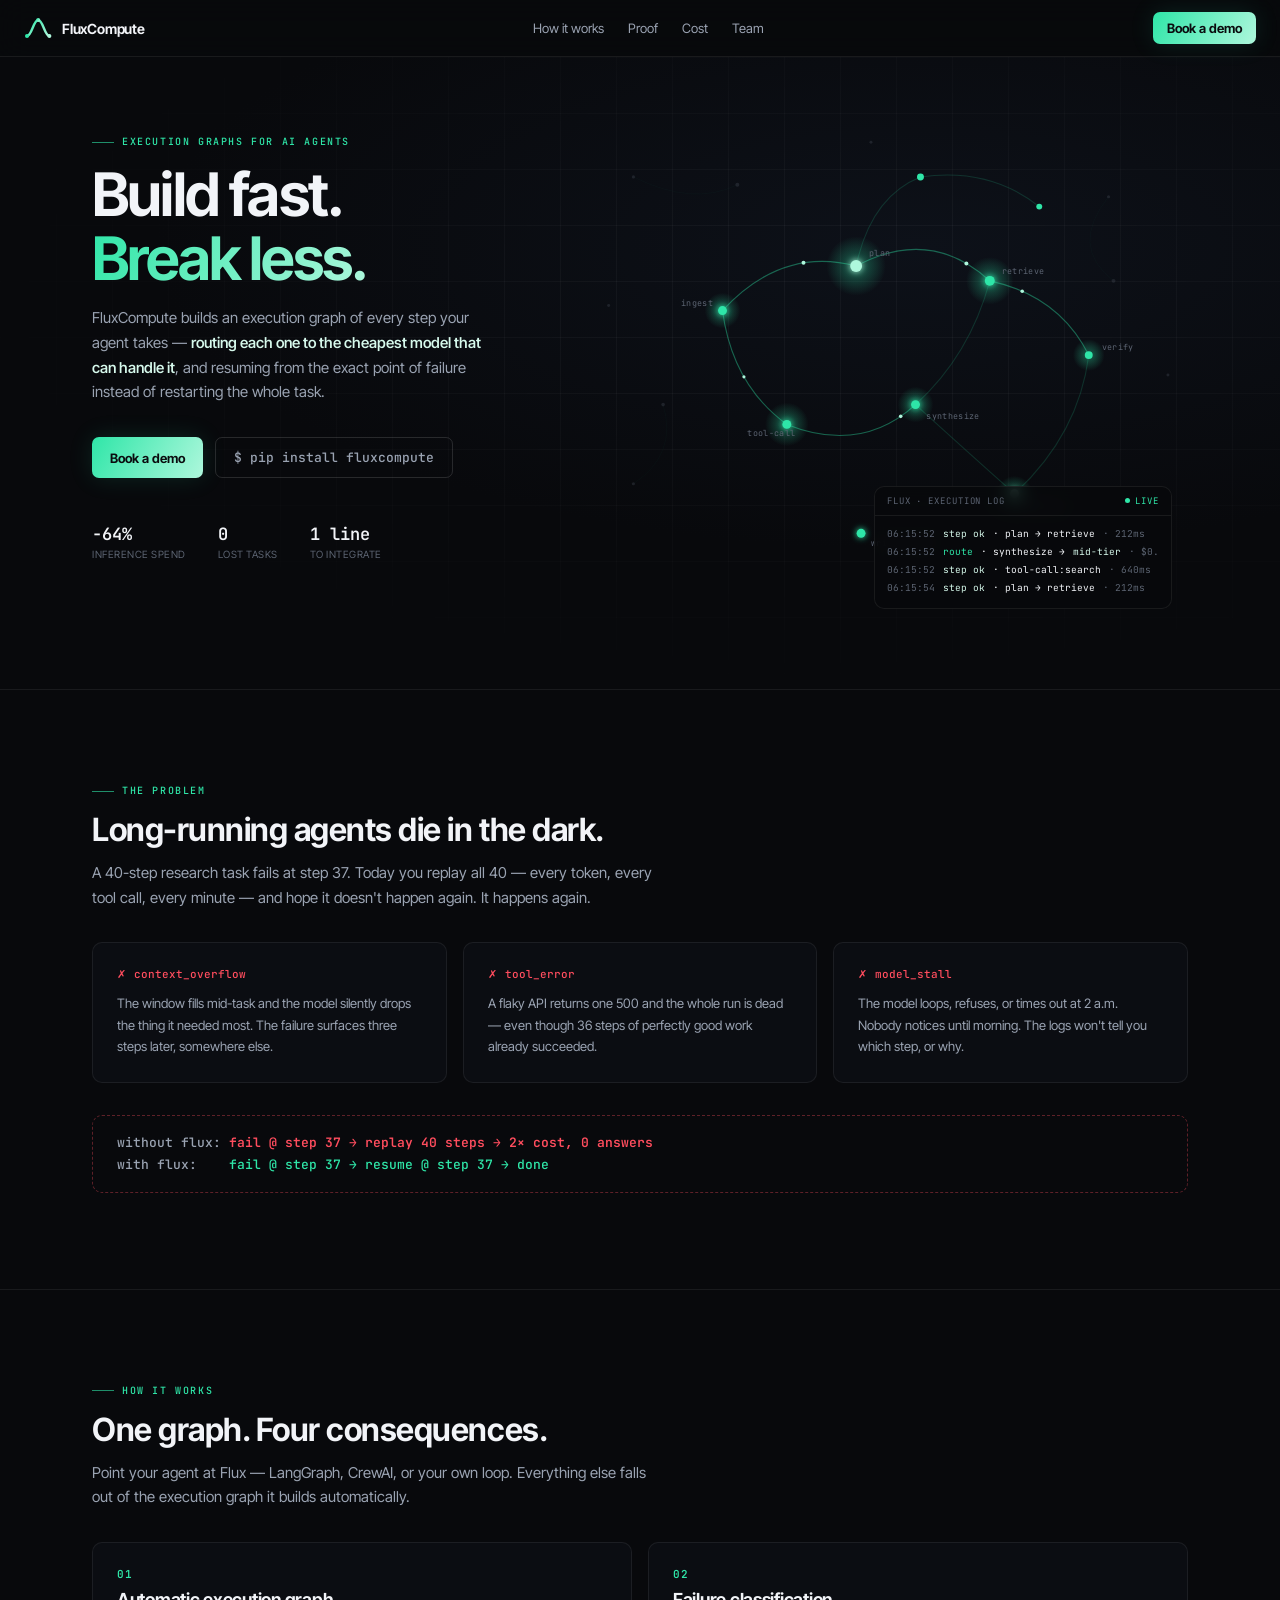
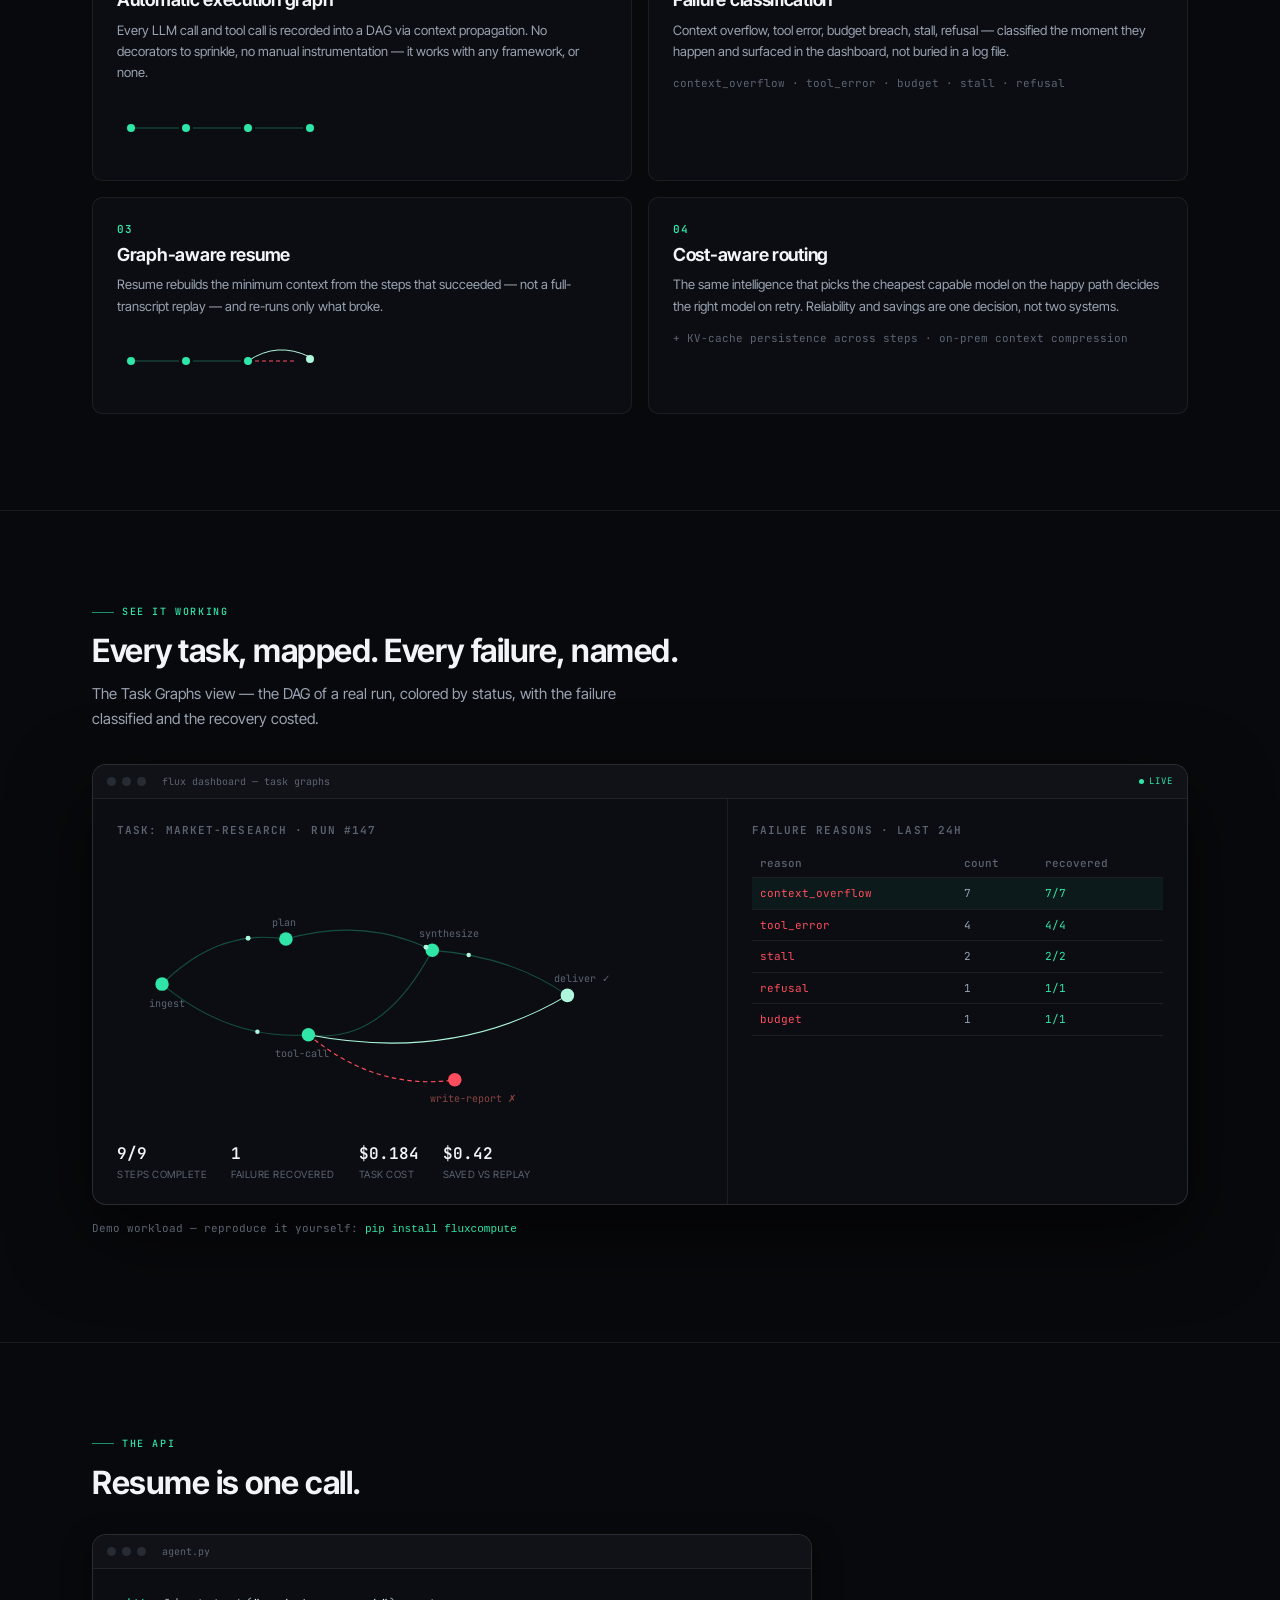
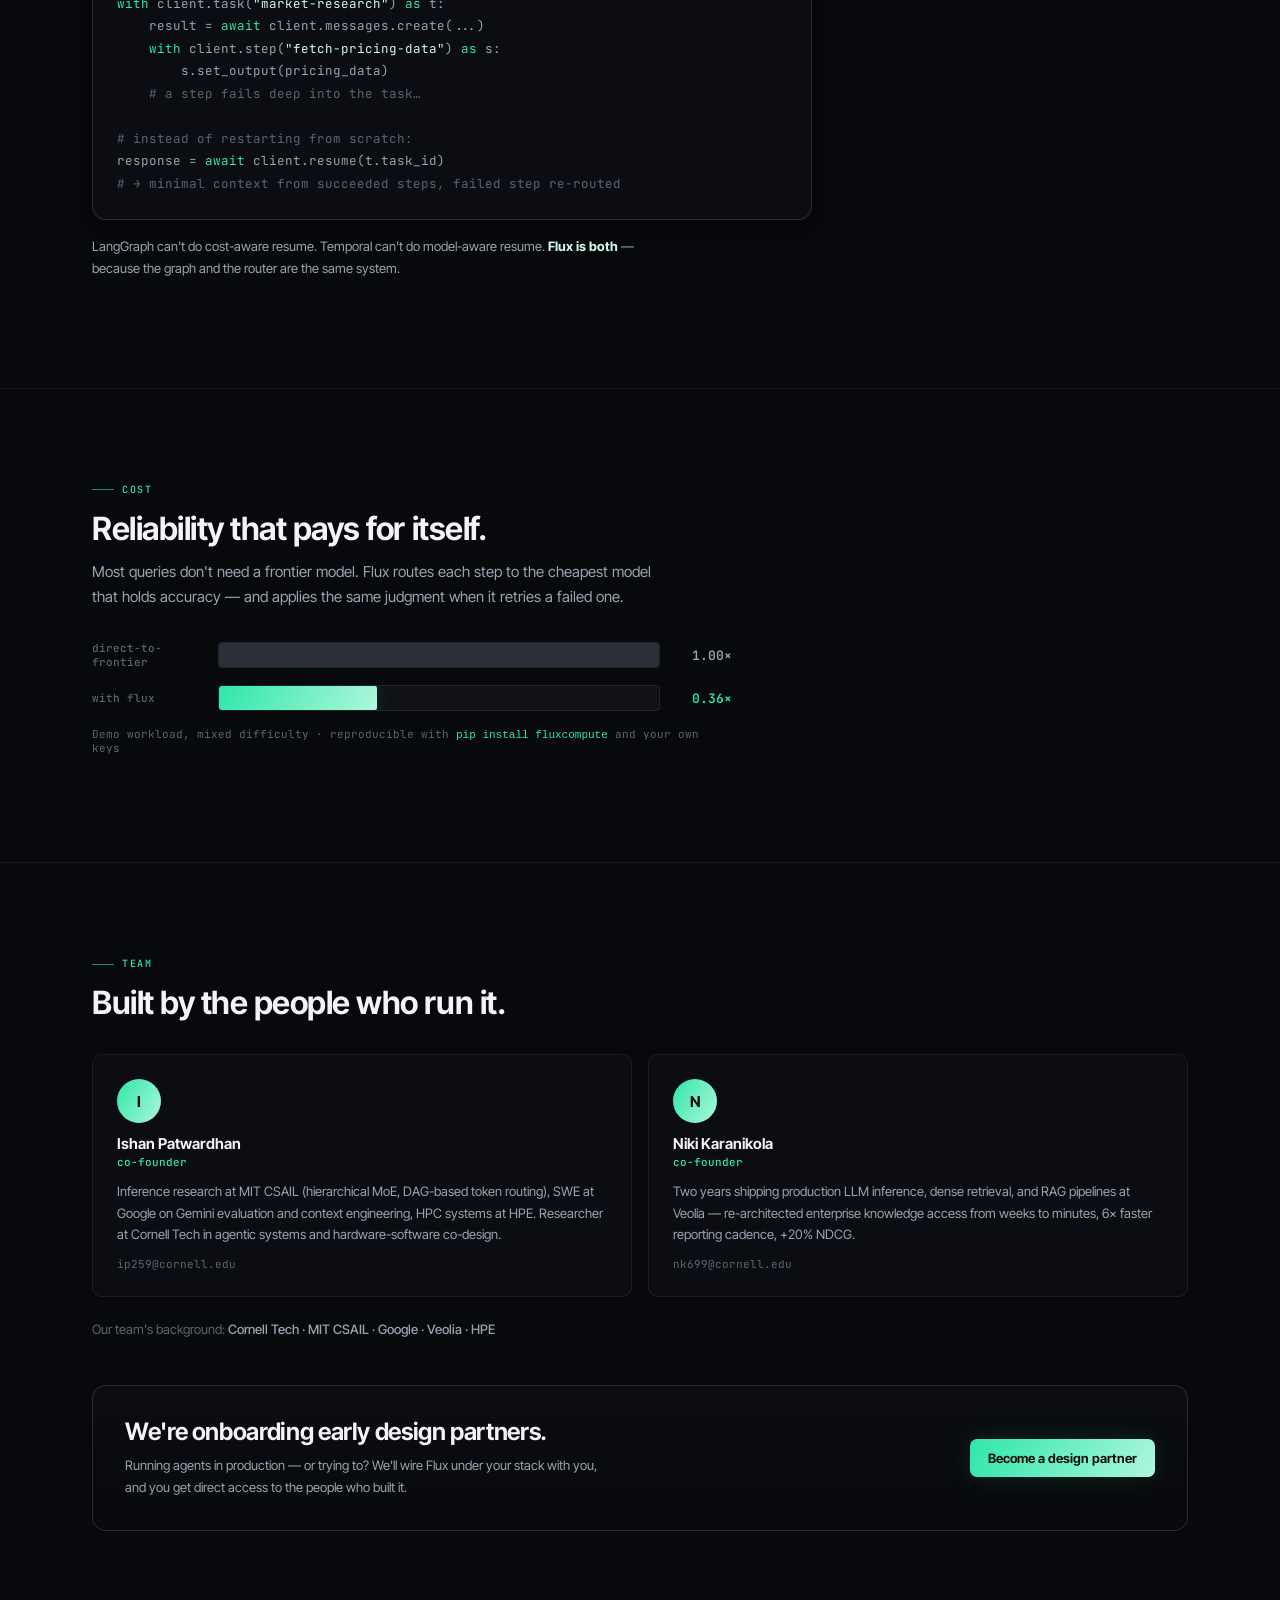
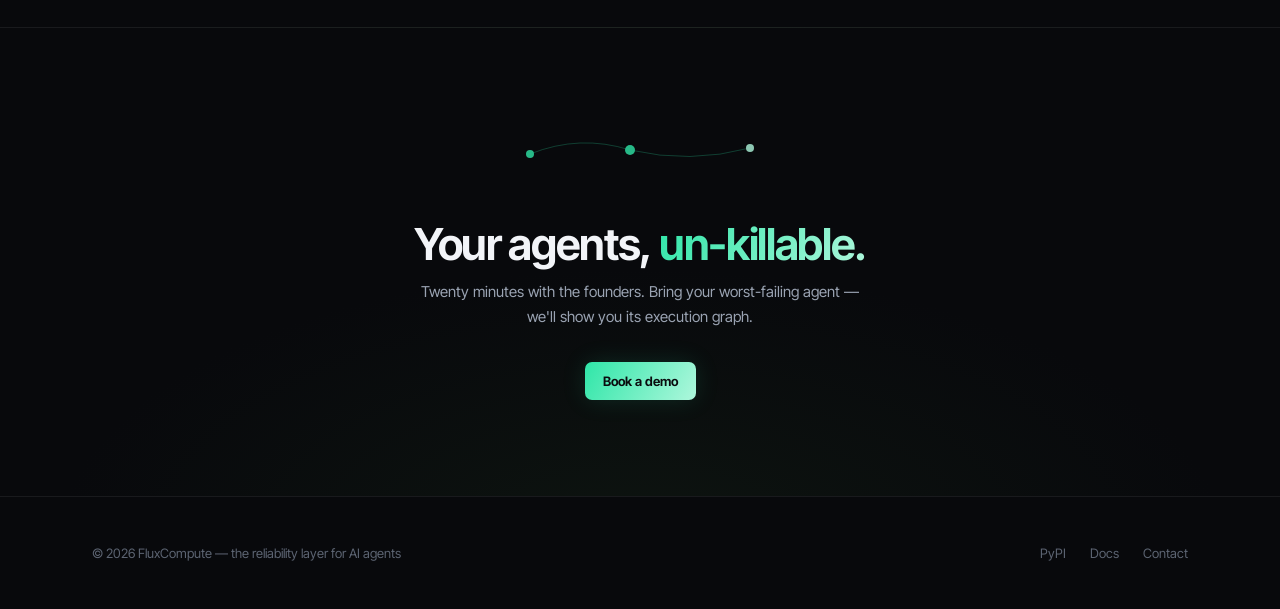
==== index.html @ eaa1bbb4 "proof: animate dashboard — DAG pulses, recovery draw cycle, count-up stats, cycling table highlight" ====
<!doctype html>
<html lang="en">
<head>
<meta charset="utf-8"/>
<meta name="viewport" content="width=device-width,initial-scale=1"/>
<title>FluxCompute — The reliability layer for AI agents</title>
<meta name="description" content="FluxCompute records every agent step into a live execution graph. When a step fails, Flux resumes from the break — on the cheapest model that can finish the job."/>
<link rel="icon" href="logo.svg" type="image/svg+xml"/>
<link rel="preconnect" href="https://fonts.googleapis.com"/>
<link rel="preconnect" href="https://fonts.gstatic.com" crossorigin/>
<link href="https://fonts.googleapis.com/css2?family=Inter+Tight:wght@400;500;600;700&family=JetBrains+Mono:wght@400;500;600&display=swap" rel="stylesheet"/>
<link rel="stylesheet" href="tokens.css"/>
<style>
  a { color: inherit; text-decoration: none; }
  img, svg { max-width: 100%; }

  .container { max-width: 1160px; margin: 0 auto; padding: 0 var(--s-5); }
  @media (min-width: 881px) { .container { padding: 0 var(--s-6); } }

  /* section rhythm */
  section { padding: var(--s-9) 0; position: relative; }
  .eyebrow {
    display: flex; align-items: center; gap: var(--s-2);
    font: 500 10px/1 var(--font-mono); letter-spacing: var(--tracking-mono);
    color: var(--accent); text-transform: uppercase; margin-bottom: var(--s-4);
  }
  .eyebrow::before { content: ""; width: 22px; height: 1px; background: var(--accent); opacity: .6; }
  h2.sec {
    margin: 0 0 var(--s-3);
    font: 650 var(--text-2xl)/1.15 var(--font-sans); letter-spacing: var(--tracking-tight);
  }
  p.sec-lede { margin: 0 0 var(--s-6); color: var(--fg-1); line-height: var(--leading-body); max-width: 560px; }

  /* buttons */
  .btn { display: inline-flex; align-items: center; gap: var(--s-2); border-radius: var(--r-2);
         font-size: var(--text-sm); font-weight: 650; padding: 11px 18px; transition: transform .15s, box-shadow .15s; }
  .btn:hover { transform: translateY(-1px); }
  .btn-flux { color: #0a0b0e; background: var(--accent-grad); box-shadow: 0 0 24px var(--accent-dim); }
  .btn-ghost { color: var(--fg-1); border: 1px solid var(--line-2); }
  .btn-ghost:hover { color: var(--fg-0); border-color: var(--fg-2); }
  .btn-mono { font-family: var(--font-mono); font-weight: 500; }

  /* nav */
  nav.top {
    position: sticky; top: 0; z-index: 50;
    display: flex; align-items: center; justify-content: space-between; gap: var(--s-4);
    padding: var(--s-3) var(--s-5);
    background: color-mix(in srgb, var(--bg-0) 78%, transparent);
    backdrop-filter: blur(14px);
    border-bottom: 1px solid var(--line-1);
  }
  nav .lockup { display: flex; align-items: center; gap: var(--s-2); min-width: 0; }
  nav .lockup b { font-size: 14px; font-weight: 650; letter-spacing: var(--tracking-tight); white-space: nowrap; }
  nav .links { display: flex; gap: var(--s-5); font-size: var(--text-sm); color: var(--fg-1); }
  nav .links a:hover { color: var(--fg-0); }
  nav .btn { padding: 8px 14px; flex-shrink: 0; }
  @media (max-width: 880px) { nav .links { display: none; } }

  /* scroll reveal */
  .reveal { opacity: 0; transform: translateY(18px); transition: opacity .7s ease, transform .7s ease; }
  .reveal.in { opacity: 1; transform: none; }
  .no-motion .reveal { opacity: 1; transform: none; transition: none; }

  footer { border-top: 1px solid var(--line-1); padding: var(--s-7) 0; color: var(--fg-2); font-size: var(--text-sm); }

  /* === Hero === */
  .hero { position: relative; overflow: hidden; padding: var(--s-7) 0 var(--s-8);
          background: radial-gradient(ellipse 100% 80% at 72% 30%, #0d1119 0%, var(--bg-0) 60%); }
  .hero::after { /* grain */
    content: ""; position: absolute; inset: 0; pointer-events: none; opacity: .35;
    background-image: url("data:image/svg+xml,%3Csvg xmlns='http://www.w3.org/2000/svg' width='120' height='120'%3E%3Cfilter id='n'%3E%3CfeTurbulence type='fractalNoise' baseFrequency='.9' numOctaves='2'/%3E%3CfeColorMatrix values='0 0 0 0 0 0 0 0 0 0 0 0 0 0 0 0 0 0 .04 0'/%3E%3C/filter%3E%3Crect width='120' height='120' filter='url(%23n)'/%3E%3C/svg%3E");
  }
  .hero .grid-bg {
    position: absolute; inset: 0; pointer-events: none; opacity: .5;
    background-image: linear-gradient(var(--line-1) 1px, transparent 1px),
                      linear-gradient(90deg, var(--line-1) 1px, transparent 1px);
    background-size: 56px 56px;
    mask-image: radial-gradient(ellipse 90% 80% at 65% 40%, black 20%, transparent 78%);
    -webkit-mask-image: radial-gradient(ellipse 90% 80% at 65% 40%, black 20%, transparent 78%);
  }
  .hero-body { position: relative; z-index: 2; display: grid; grid-template-columns: 44% 56%; align-items: start; }
  .hero .copy { padding-top: var(--s-6); min-width: 0; }
  .hero h1 { margin: 0; font: 650 var(--text-4xl)/var(--leading-tight) var(--font-sans); letter-spacing: var(--tracking-display); }
  .hero h1 .dim { color: var(--fg-2); }
  .hero h1 .lit { background: var(--accent-grad); -webkit-background-clip: text; background-clip: text; color: transparent; }
  .hero .lede { color: var(--fg-1); line-height: var(--leading-body); margin: var(--s-4) 0 0; max-width: 400px; }
  .hero .lede b { color: var(--ok-text); font-weight: 550; }
  .hero .ctas { display: flex; gap: var(--s-3); margin-top: var(--s-6); flex-wrap: wrap; }
  .stat-strip { display: flex; gap: var(--s-6); margin-top: var(--s-7); flex-wrap: wrap; }
  .stat .n { font: 600 17px/1 var(--font-mono); }
  .stat .l { font-size: 10px; color: var(--fg-2); margin-top: 5px; letter-spacing: .05em; text-transform: uppercase; }

  /* graph stage */
  .stage { position: relative; min-width: 0; }
  svg.graph { width: 100%; height: 520px; display: block; }
  .drift { animation: drift 26s ease-in-out infinite alternate; transform-origin: 310px 260px; }
  @keyframes drift {
    0% { transform: translate(0,0) rotate(0deg) scale(1); }
    50% { transform: translate(-6px,5px) rotate(.4deg) scale(1.012); }
    100% { transform: translate(5px,-4px) rotate(-.3deg) scale(1); }
  }
  .drift-bg { animation: driftbg 34s ease-in-out infinite alternate; }
  @keyframes driftbg { from { transform: translate(0,0); } to { transform: translate(10px,-8px); } }
  .halo { animation: breathe 5s ease-in-out infinite; transform-box: fill-box; transform-origin: center; }
  .halo.h2 { animation-duration: 6.4s; animation-delay: -2s; }
  .halo.h3 { animation-duration: 7.2s; animation-delay: -4s; }
  @keyframes breathe { 0%,100% { transform: scale(1); opacity: .85; } 50% { transform: scale(1.28); opacity: 1; } }
  .edge { stroke: var(--accent); stroke-opacity: .16; stroke-width: 1.1; fill: none; }
  .edge.lit { stroke-opacity: .4; }
  .pulse { fill: var(--accent-hi); }
  .node-core { fill: var(--accent); }
  .node-core.bright { fill: var(--accent-hi); }
  text.tag { font: 8.5px var(--font-mono); fill: var(--fg-2); letter-spacing: .04em; }

  #failNode .node-core { transition: fill .3s; }
  #failEdge { stroke: var(--fail); stroke-width: 1.1; stroke-dasharray: 4 3; fill: none; opacity: 0; transition: opacity .4s; }
  #failHalo { opacity: 0; transition: opacity .4s; }
  #recoverPath { stroke: var(--accent-hi); stroke-width: 1.5; fill: none; stroke-dasharray: 220; stroke-dashoffset: 220; opacity: 0; }
  .phase-fail #failNode .node-core { fill: var(--fail); }
  .phase-fail #failHalo, .phase-recover #failHalo { opacity: 1; }
  .phase-fail #failEdge { opacity: .9; }
  .phase-recover #failNode .node-core { fill: var(--fail); }
  .phase-recover #failEdge { opacity: .35; }
  .phase-recover #recoverPath { opacity: 1; animation: draw 1.6s cubic-bezier(.4,0,.2,1) forwards; }
  @keyframes draw { to { stroke-dashoffset: 0; } }
  .phase-healed #failNode .node-core { fill: var(--accent-hi); }
  .phase-healed #recoverPath { opacity: .8; stroke-dashoffset: 0; }

  /* telemetry */
  .telemetry {
    position: absolute; right: var(--s-4); bottom: var(--s-4); z-index: 3; width: 298px; max-width: calc(100% - var(--s-5));
    background: rgba(8,9,12,.82); backdrop-filter: blur(8px);
    border: 1px solid var(--line-1); border-radius: var(--r-3); overflow: hidden;
  }
  .telemetry .th { display: flex; justify-content: space-between; padding: 8px 12px; border-bottom: 1px solid var(--line-1);
                   font: 9px var(--font-mono); color: var(--fg-2); letter-spacing: .1em; }
  .telemetry .live { color: var(--accent); display: flex; align-items: center; gap: 5px; }
  .telemetry .live::before { content: ""; width: 5px; height: 5px; border-radius: 50%; background: var(--accent); animation: blink 1.6s infinite; }
  @keyframes blink { 0%,100% { opacity: 1; } 50% { opacity: .25; } }
  .tlog { padding: 9px 12px 11px; font: 9.5px/1.9 var(--font-mono); }
  .tlog .row { display: flex; gap: 8px; white-space: nowrap; overflow: hidden; }
  .tlog .t { color: var(--fg-2); } .tlog .ok { color: var(--ok-text); }
  .tlog .warn { color: var(--fail); } .tlog .acc { color: var(--accent); }
  .tlog .row.new { animation: slidein .3s ease; }
  @keyframes slidein { from { opacity: 0; transform: translateY(4px); } to { opacity: 1; transform: none; } }

  /* reduced motion: freeze ambient, show healed end-state */
  .no-motion .drift, .no-motion .drift-bg, .no-motion .halo,
  .no-motion .telemetry .live::before, .no-motion .tlog .row.new { animation: none; }
  .no-motion #recoverPath { opacity: .8; stroke-dashoffset: 0; }
  .no-motion #failNode .node-core { fill: var(--accent-hi); }

  @media (max-width: 880px) {
    .hero-body { grid-template-columns: 1fr; }
    svg.graph { height: 380px; }
    .hero .copy { padding-top: var(--s-4); }
  }

  /* === Problem === */
  .problem { border-top: 1px solid var(--line-1); background: var(--bg-0); }
  .fail-cards { display: grid; grid-template-columns: repeat(3, 1fr); gap: var(--s-4); margin-top: var(--s-6); }
  .fail-card {
    background: var(--bg-1); border: 1px solid var(--line-1); border-radius: var(--r-3);
    padding: var(--s-5); min-width: 0;
  }
  .fail-card .fh { display: flex; align-items: center; gap: var(--s-2); font: 500 11px var(--font-mono); color: var(--fail); }
  .fail-card .fh::before { content: "✗"; }
  .fail-card p { margin: var(--s-3) 0 0; color: var(--fg-1); font-size: var(--text-sm); line-height: var(--leading-body); }
  .replay-line {
    margin-top: var(--s-6); padding: var(--s-4) var(--s-5);
    border: 1px dashed rgba(255,77,94,.35); border-radius: var(--r-3);
    font: 500 var(--text-sm)/1.7 var(--font-mono); color: var(--fg-1); overflow-x: auto;
  }
  .replay-line b { color: var(--fail); font-weight: 600; }
  .replay-line .fix { color: var(--accent); }
  @media (max-width: 880px) { .fail-cards { grid-template-columns: 1fr; } }

  /* === How it works === */
  .how { border-top: 1px solid var(--line-1); }
  .pillars { display: grid; grid-template-columns: 1fr 1fr; gap: var(--s-4); margin-top: var(--s-6); }
  .pillar { background: var(--bg-1); border: 1px solid var(--line-1); border-radius: var(--r-3); padding: var(--s-5); min-width: 0; }
  .pillar .num { font: 600 11px var(--font-mono); color: var(--accent); letter-spacing: .1em; }
  .pillar h3 { margin: var(--s-2) 0 var(--s-2); font: 650 var(--text-lg)/1.25 var(--font-sans); letter-spacing: var(--tracking-tight); }
  .pillar p { margin: 0; color: var(--fg-1); font-size: var(--text-sm); line-height: var(--leading-body); }
  .pillar .detail { margin-top: var(--s-3); font: 400 11px/1.7 var(--font-mono); color: var(--fg-2); overflow-wrap: anywhere; }
  .pillar svg { display: block; margin: var(--s-4) 0 0; }
  @media (max-width: 880px) { .pillars { grid-template-columns: 1fr; } }

  /* === Proof / dashboard === */
  .proof { border-top: 1px solid var(--line-1); background: var(--bg-0); }
  .dash {
    margin-top: var(--s-6); border: 1px solid var(--line-2); border-radius: var(--r-4);
    background: var(--bg-1); box-shadow: var(--shadow-2); overflow: hidden;
  }
  .dash .bar { display: flex; align-items: center; gap: 6px; padding: 10px 14px; background: var(--bg-2); border-bottom: 1px solid var(--line-1); }
  .dash .bar i { width: 9px; height: 9px; border-radius: 50%; background: #272b34; }
  .dash .bar span { margin-left: 10px; font: 10px var(--font-mono); color: var(--fg-2); }
  .dash-body { display: grid; grid-template-columns: 58% 42%; }
  .dash-left { padding: var(--s-5); border-right: 1px solid var(--line-1); min-width: 0; }
  .dash-right { padding: var(--s-5); min-width: 0; }
  .dash h4 { margin: 0 0 var(--s-3); font: 600 11px var(--font-mono); color: var(--fg-2); letter-spacing: .1em; text-transform: uppercase; }
  .dash svg { display: block; width: 100%; }
  .ftable { width: 100%; border-collapse: collapse; font: 11px/1.5 var(--font-mono); }
  .ftable th { text-align: left; color: var(--fg-2); font-weight: 500; padding: 6px 8px; border-bottom: 1px solid var(--line-1); }
  .ftable td { padding: 7px 8px; border-bottom: 1px solid var(--line-1); color: var(--fg-1); }
  .ftable .w { color: var(--fail); } .ftable .g { color: var(--accent); }
  .rollup { display: flex; gap: var(--s-5); margin-top: var(--s-5); flex-wrap: wrap; }
  .rollup .r .n { font: 600 16px var(--font-mono); color: var(--fg-0); }
  .rollup .r .l { font-size: 10px; color: var(--fg-2); text-transform: uppercase; letter-spacing: .05em; margin-top: 4px; }
  .dash-caption { margin-top: var(--s-4); font: 11px var(--font-mono); color: var(--fg-2); }
  .dash-caption code { color: var(--accent); }
  .dash .bar .live { margin-left: auto; font: 9px var(--font-mono); color: var(--accent); letter-spacing: .1em; display: flex; align-items: center; gap: 5px; }
  .dash .bar .live::before { content: ""; width: 5px; height: 5px; border-radius: 50%; background: var(--accent); animation: blink 1.6s infinite; }
  .dag-pulse { fill: var(--accent-hi); }
  #dagFail { animation: dagfail 4s ease-in-out infinite; }
  @keyframes dagfail { 0%,100% { opacity: 1; } 50% { opacity: .3; } }
  #dagRecover { stroke-dasharray: 300; animation: dagdraw 7s cubic-bezier(.4,0,.2,1) infinite; }
  @keyframes dagdraw {
    0% { stroke-dashoffset: 300; opacity: 0; }
    12% { opacity: 1; }
    40% { stroke-dashoffset: 0; opacity: 1; }
    88% { stroke-dashoffset: 0; opacity: 1; }
    100% { stroke-dashoffset: 0; opacity: 0; }
  }
  .ftable tr td { transition: background .4s; }
  .ftable tr.hot td { background: rgba(47,230,168,.06); }
  .no-motion #dagFail, .no-motion .dash .bar .live::before { animation: none; }
  .no-motion #dagRecover { animation: none; stroke-dashoffset: 0; }
  @media (max-width: 880px) {
    .dash-body { grid-template-columns: 1fr; }
    .dash-left { border-right: 0; border-bottom: 1px solid var(--line-1); }
    .dash-right { overflow-x: auto; }
  }

  /* === Code === */
  .codesec { border-top: 1px solid var(--line-1); }
  .term {
    margin-top: var(--s-6); background: var(--bg-1); border: 1px solid var(--line-2);
    border-radius: var(--r-4); overflow: hidden; box-shadow: var(--shadow-1); max-width: 720px;
  }
  .term .bar { display: flex; align-items: center; gap: 6px; padding: 10px 14px; background: var(--bg-2); border-bottom: 1px solid var(--line-1); }
  .term .bar i { width: 9px; height: 9px; border-radius: 50%; background: #272b34; }
  .term .bar span { margin-left: 10px; font: 10px var(--font-mono); color: var(--fg-2); }
  .term pre { margin: 0; padding: var(--s-5); font: 12.5px/1.8 var(--font-mono); color: var(--fg-1); overflow-x: auto; }
  .term .kw { color: var(--accent); } .term .str { color: var(--ok-text); } .term .cm { color: var(--fg-2); }
  .code-kicker { margin-top: var(--s-4); color: var(--fg-1); font-size: var(--text-sm); max-width: 560px; line-height: var(--leading-body); }
  .code-kicker b { color: var(--ok-text); }

  /* === Cost === */
  .cost { border-top: 1px solid var(--line-1); background: var(--bg-0); }
  .meter-wrap { margin-top: var(--s-6); max-width: 640px; }
  .meter-row { display: flex; align-items: center; gap: var(--s-4); margin-bottom: var(--s-4); min-width: 0; }
  .meter-row .lab { width: 110px; flex-shrink: 0; font: 500 11px var(--font-mono); color: var(--fg-2); }
  .meter-track { flex: 1; height: 26px; background: var(--bg-2); border: 1px solid var(--line-1); border-radius: var(--r-1); overflow: hidden; }
  .meter-fill { height: 100%; width: 0; border-radius: 2px; transition: width 1.4s cubic-bezier(.4,0,.2,1); }
  .meter-row .val { width: 56px; flex-shrink: 0; text-align: right; font: 600 13px var(--font-mono); }
  .m-base .meter-fill { background: #2a2f3a; }
  .m-base .val { color: var(--fg-1); }
  .m-flux .meter-fill { background: var(--accent-grad); box-shadow: 0 0 18px var(--accent-dim); }
  .m-flux .val { color: var(--accent); }
  .meter-wrap.in .m-base .meter-fill { width: 100%; }
  .meter-wrap.in .m-flux .meter-fill { width: 36%; }
  .no-motion .m-base .meter-fill { width: 100%; transition: none; }
  .no-motion .m-flux .meter-fill { width: 36%; transition: none; }
  .method-note { margin-top: var(--s-4); font: 11px var(--font-mono); color: var(--fg-2); }
  .method-note code { color: var(--accent); }

  /* === Team === */
  .team { border-top: 1px solid var(--line-1); }
  .team-grid { display: grid; grid-template-columns: 1fr 1fr; gap: var(--s-4); margin-top: var(--s-6); }
  .tcard { background: var(--bg-1); border: 1px solid var(--line-1); border-radius: var(--r-3); padding: var(--s-5); min-width: 0; }
  .tcard .av { width: 44px; height: 44px; border-radius: 50%; background: var(--accent-grad);
               display: flex; align-items: center; justify-content: center; color: #0a0b0e; font-weight: 700; }
  .tcard h3 { margin: var(--s-3) 0 2px; font: 650 var(--text-md)/1.2 var(--font-sans); }
  .tcard .role { font: 500 11px var(--font-mono); color: var(--accent); }
  .tcard p { color: var(--fg-1); font-size: var(--text-sm); line-height: var(--leading-body); margin: var(--s-3) 0 0; }
  .tcard .mail { display: inline-block; margin-top: var(--s-3); font: 11px var(--font-mono); color: var(--fg-2); overflow-wrap: anywhere; }
  .tcard .mail:hover { color: var(--accent); }
  .bg-line { margin-top: var(--s-5); font-size: var(--text-sm); color: var(--fg-2); }
  .bg-line b { color: var(--fg-1); font-weight: 500; }
  .partner {
    margin-top: var(--s-7); border: 1px solid var(--line-2); border-radius: var(--r-4);
    padding: var(--s-6); background: linear-gradient(180deg, var(--bg-1), var(--bg-0));
    display: flex; justify-content: space-between; align-items: center; gap: var(--s-5); flex-wrap: wrap;
  }
  .partner h3 { margin: 0 0 var(--s-2); font: 650 var(--text-xl)/1.2 var(--font-sans); letter-spacing: var(--tracking-tight); }
  .partner p { margin: 0; color: var(--fg-1); font-size: var(--text-sm); max-width: 480px; line-height: var(--leading-body); }
  @media (max-width: 880px) { .team-grid { grid-template-columns: 1fr; } }

  /* === Final CTA === */
  .fin { border-top: 1px solid var(--line-1); text-align: center; overflow: hidden; position: relative;
         background: radial-gradient(ellipse 70% 90% at 50% 110%, #0d1410 0%, var(--bg-0) 65%); }
  .fin h2 { margin: 0 0 var(--s-3); font: 650 var(--text-3xl)/1.1 var(--font-sans); letter-spacing: var(--tracking-display); }
  .fin h2 .lit { background: var(--accent-grad); -webkit-background-clip: text; background-clip: text; color: transparent; }
  .fin p { margin: 0 auto var(--s-6); color: var(--fg-1); max-width: 460px; line-height: var(--leading-body); }
  .fin .mini-graph { margin: 0 auto var(--s-6); opacity: .8; }
  footer .cols { display: flex; justify-content: space-between; gap: var(--s-5); flex-wrap: wrap; align-items: center; }
  footer .flinks { display: flex; gap: var(--s-5); flex-wrap: wrap; }
  footer a:hover { color: var(--fg-0); }
</style>
</head>
<body>

<nav class="top">
  <a class="lockup" href="#top">
    <svg width="30" height="24" viewBox="0 0 36 30" aria-hidden="true">
      <defs>
        <linearGradient id="nav-flux" x1="0" y1="0" x2="1" y2="1">
          <stop offset="0%" stop-color="#2fe6a8"/><stop offset="100%" stop-color="#aef7dc"/>
        </linearGradient>
      </defs>
      <path d="M 3 25 C 9 25, 11 5, 17 5 C 23 5, 25 25, 31 25" fill="none" stroke="url(#nav-flux)" stroke-width="3" stroke-linecap="round"/>
      <circle cx="3" cy="25" r="2.5" fill="#2fe6a8"/>
      <circle cx="17" cy="5" r="2.5" fill="url(#nav-flux)"/>
      <circle cx="31" cy="25" r="2.5" fill="#aef7dc"/>
    </svg>
    <b>FluxCompute</b>
  </a>
  <div class="links">
    <a href="#how">How it works</a>
    <a href="#proof">Proof</a>
    <a href="#cost">Cost</a>
    <a href="#team">Team</a>
  </div>
  <a class="btn btn-flux" href="mailto:ip259@cornell.edu?subject=FluxCompute%20demo">Book a demo</a>
</nav>

<main id="top">

<section class="hero">
  <div class="grid-bg"></div>
  <div class="container hero-body">
    <div class="copy">
      <div class="eyebrow">Execution graphs for AI agents</div>
      <h1>Build fast.<br/><span class="lit">Break less.</span></h1>
      <p class="lede">FluxCompute builds an execution graph of every step your agent takes — <b>routing each one to the cheapest model that can handle it</b>, and resuming from the exact point of failure instead of restarting the whole task.</p>
      <div class="ctas">
        <a class="btn btn-flux" href="mailto:ip259@cornell.edu?subject=FluxCompute%20demo">Book a demo</a>
        <a class="btn btn-ghost btn-mono" href="https://pypi.org/project/fluxcompute/0.1.0/">$ pip install fluxcompute</a>
      </div>
      <div class="stat-strip">
        <div class="stat"><div class="n">−64%</div><div class="l">inference spend</div></div>
        <div class="stat"><div class="n">0</div><div class="l">lost tasks</div></div>
        <div class="stat"><div class="n">1 line</div><div class="l">to integrate</div></div>
      </div>
    </div>

    <div class="stage" id="stage">
      <svg class="graph" viewBox="0 0 620 520" aria-label="Live execution graph: a step fails and Flux re-routes around it">
        <defs>
          <filter id="ng" x="-120%" y="-120%" width="340%" height="340%">
            <feGaussianBlur stdDeviation="3.2" result="b"/>
            <feMerge><feMergeNode in="b"/><feMergeNode in="SourceGraphic"/></feMerge>
          </filter>
          <radialGradient id="halo">
            <stop offset="0%" stop-color="#2fe6a8" stop-opacity=".4"/>
            <stop offset="100%" stop-color="#2fe6a8" stop-opacity="0"/>
          </radialGradient>
          <radialGradient id="haloF">
            <stop offset="0%" stop-color="#ff4d5e" stop-opacity=".45"/>
            <stop offset="100%" stop-color="#ff4d5e" stop-opacity="0"/>
          </radialGradient>
        </defs>

        <!-- distant layer -->
        <g class="drift-bg" opacity=".5">
          <g stroke="#2fe6a8" stroke-opacity=".07" stroke-width=".7" fill="none">
            <path d="M60 70 Q 120 100 165 78"/><path d="M480 440 Q 530 400 585 428"/>
            <path d="M540 90 Q 500 140 545 175"/><path d="M60 380 Q 105 350 90 300"/>
          </g>
          <g fill="#5c6472" opacity=".5">
            <circle cx="60" cy="70" r="1.6"/><circle cx="165" cy="78" r="2"/><circle cx="480" cy="440" r="1.6"/>
            <circle cx="585" cy="428" r="2"/><circle cx="540" cy="90" r="1.6"/><circle cx="545" cy="175" r="2"/>
            <circle cx="60" cy="380" r="1.6"/><circle cx="90" cy="300" r="1.8"/><circle cx="300" cy="35" r="1.5"/>
            <circle cx="35" cy="200" r="1.5"/><circle cx="600" cy="270" r="1.5"/>
          </g>
        </g>

        <!-- main constellation -->
        <g class="drift">
          <path id="e1" class="edge lit" d="M150 205 Q 210 140 285 160"/>
          <path id="e2" class="edge lit" d="M285 160 Q 360 120 420 175"/>
          <path id="e3" class="edge" d="M285 160 Q 300 90 350 70"/>
          <path id="e4" class="edge lit" d="M150 205 Q 160 280 215 320"/>
          <path id="e5" class="edge lit" d="M215 320 Q 290 350 345 300"/>
          <path id="e6" class="edge" d="M345 300 Q 400 250 420 175"/>
          <path id="e7" class="edge lit" d="M420 175 Q 490 190 520 250"/>
          <path id="e8" class="edge" d="M345 300 Q 400 350 445 390"/>
          <path id="e9" class="edge" d="M520 250 Q 510 330 445 390"/>
          <path id="e10" class="edge" d="M350 70 Q 420 60 470 100"/>

          <path id="failEdge" d="M215 320 Q 235 385 290 430"/>
          <path id="recoverPath" d="M215 320 Q 330 380 445 390"/>

          <circle class="halo" cx="285" cy="160" r="30" fill="url(#halo)"/>
          <circle class="halo h2" cx="420" cy="175" r="24" fill="url(#halo)"/>
          <circle class="halo h3" cx="215" cy="320" r="22" fill="url(#halo)"/>
          <circle class="halo h2" cx="150" cy="205" r="18" fill="url(#halo)"/>
          <circle class="halo h3" cx="345" cy="300" r="18" fill="url(#halo)"/>
          <circle class="halo" cx="520" cy="250" r="16" fill="url(#halo)"/>
          <circle class="halo h2" cx="445" cy="390" r="18" fill="url(#halo)"/>
          <circle id="failHalo" cx="290" cy="430" r="22" fill="url(#haloF)"/>

          <circle class="node-core bright" cx="285" cy="160" r="6" filter="url(#ng)"/>
          <circle class="node-core" cx="420" cy="175" r="5" filter="url(#ng)"/>
          <circle class="node-core" cx="150" cy="205" r="4.5" filter="url(#ng)"/>
          <circle class="node-core" cx="215" cy="320" r="4.5" filter="url(#ng)"/>
          <circle class="node-core" cx="345" cy="300" r="4.5" filter="url(#ng)"/>
          <circle class="node-core" cx="350" cy="70" r="3.5"/>
          <circle class="node-core" cx="470" cy="100" r="3"/>
          <circle class="node-core" cx="520" cy="250" r="4"/>
          <circle class="node-core bright" cx="445" cy="390" r="4.5" filter="url(#ng)"/>
          <g id="failNode"><circle class="node-core" cx="290" cy="430" r="4.5" filter="url(#ng)"/></g>

          <text class="tag" x="298" y="150">plan</text>
          <text class="tag" x="432" y="168">retrieve</text>
          <text class="tag" x="108" y="200">ingest</text>
          <text class="tag" x="175" y="332">tool-call</text>
          <text class="tag" x="356" y="315">synthesize</text>
          <text class="tag" x="533" y="245">verify</text>
          <text class="tag" x="455" y="405">deliver</text>
          <text class="tag" x="300" y="443">write-report</text>

          <circle class="pulse" r="2">
            <animateMotion dur="3.6s" repeatCount="indefinite"><mpath href="#e1"/></animateMotion>
          </circle>
          <circle class="pulse" r="2">
            <animateMotion dur="4.4s" begin="-1.2s" repeatCount="indefinite"><mpath href="#e2"/></animateMotion>
          </circle>
          <circle class="pulse" r="1.8">
            <animateMotion dur="5s" begin="-2s" repeatCount="indefinite"><mpath href="#e5"/></animateMotion>
          </circle>
          <circle class="pulse" r="1.8">
            <animateMotion dur="4.2s" begin="-3s" repeatCount="indefinite"><mpath href="#e7"/></animateMotion>
          </circle>
          <circle class="pulse" r="1.6">
            <animateMotion dur="5.6s" begin="-.6s" repeatCount="indefinite"><mpath href="#e4"/></animateMotion>
          </circle>
        </g>
      </svg>

      <div class="telemetry">
        <div class="th"><span>FLUX · EXECUTION LOG</span><span class="live">LIVE</span></div>
        <div class="tlog" id="tlog"></div>
      </div>
    </div>
  </div>
</section>

<section class="problem" id="problem">
  <div class="container">
    <div class="eyebrow reveal">The problem</div>
    <h2 class="sec reveal">Long-running agents die in the dark.</h2>
    <p class="sec-lede reveal">A 40-step research task fails at step 37. Today you replay all 40 — every token, every tool call, every minute — and hope it doesn't happen again. It happens again.</p>
    <div class="fail-cards">
      <div class="fail-card reveal">
        <div class="fh">context_overflow</div>
        <p>The window fills mid-task and the model silently drops the thing it needed most. The failure surfaces three steps later, somewhere else.</p>
      </div>
      <div class="fail-card reveal">
        <div class="fh">tool_error</div>
        <p>A flaky API returns one 500 and the whole run is dead — even though 36 steps of perfectly good work already succeeded.</p>
      </div>
      <div class="fail-card reveal">
        <div class="fh">model_stall</div>
        <p>The model loops, refuses, or times out at 2 a.m. Nobody notices until morning. The logs won't tell you which step, or why.</p>
      </div>
    </div>
    <div class="replay-line reveal">without flux: <b>fail @ step 37 → replay 40 steps → 2× cost, 0 answers</b><br/>with flux:&nbsp;&nbsp;&nbsp; <span class="fix">fail @ step 37 → resume @ step 37 → done</span></div>
  </div>
</section>

<section class="how" id="how">
  <div class="container">
    <div class="eyebrow reveal">How it works</div>
    <h2 class="sec reveal">One graph. Four consequences.</h2>
    <p class="sec-lede reveal">Point your agent at Flux — LangGraph, CrewAI, or your own loop. Everything else falls out of the execution graph it builds automatically.</p>
    <div class="pillars">
      <div class="pillar reveal">
        <div class="num">01</div>
        <h3>Automatic execution graph</h3>
        <p>Every LLM call and tool call is recorded into a DAG via context propagation. No decorators to sprinkle, no manual instrumentation — it works with any framework, or none.</p>
        <svg width="220" height="56" viewBox="0 0 220 56" aria-hidden="true">
          <g stroke="#2fe6a8" stroke-opacity=".35" fill="none"><path d="M14 28 H62"/><path d="M76 28 H124"/><path d="M138 28 H186"/></g>
          <g fill="#2fe6a8"><circle cx="14" cy="28" r="4"/><circle cx="69" cy="28" r="4"/><circle cx="131" cy="28" r="4"/><circle cx="193" cy="28" r="4"/></g>
        </svg>
      </div>
      <div class="pillar reveal">
        <div class="num">02</div>
        <h3>Failure classification</h3>
        <p>Context overflow, tool error, budget breach, stall, refusal — classified the moment they happen and surfaced in the dashboard, not buried in a log file.</p>
        <div class="detail">context_overflow · tool_error · budget · stall · refusal</div>
      </div>
      <div class="pillar reveal">
        <div class="num">03</div>
        <h3>Graph-aware resume</h3>
        <p>Resume rebuilds the minimum context from the steps that succeeded — not a full-transcript replay — and re-runs only what broke.</p>
        <svg width="220" height="56" viewBox="0 0 220 56" aria-hidden="true">
          <g stroke="#2fe6a8" stroke-opacity=".35" fill="none"><path d="M14 28 H62"/><path d="M76 28 H124"/></g>
          <path d="M131 28 H180" stroke="#ff4d5e" stroke-dasharray="4 3" fill="none"/>
          <path d="M131 28 Q 160 8 193 24" stroke="#aef7dc" fill="none"/>
          <g fill="#2fe6a8"><circle cx="14" cy="28" r="4"/><circle cx="69" cy="28" r="4"/><circle cx="131" cy="28" r="4"/></g>
          <circle cx="193" cy="26" r="4" fill="#aef7dc"/>
        </svg>
      </div>
      <div class="pillar reveal">
        <div class="num">04</div>
        <h3>Cost-aware routing</h3>
        <p>The same intelligence that picks the cheapest capable model on the happy path decides the right model on retry. Reliability and savings are one decision, not two systems.</p>
        <div class="detail">+ KV-cache persistence across steps · on-prem context compression</div>
      </div>
    </div>
  </div>
</section>

<section class="proof" id="proof">
  <div class="container">
    <div class="eyebrow reveal">See it working</div>
    <h2 class="sec reveal">Every task, mapped. Every failure, named.</h2>
    <p class="sec-lede reveal">The Task Graphs view — the DAG of a real run, colored by status, with the failure classified and the recovery costed.</p>
    <div class="dash reveal">
      <div class="bar"><i></i><i></i><i></i><span>flux dashboard — task graphs</span><span class="live">LIVE</span></div>
      <div class="dash-body">
        <div class="dash-left">
          <h4>task: market-research · run #147</h4>
          <svg viewBox="0 0 520 240" aria-label="Execution DAG for task market-research">
            <g stroke="#2fe6a8" stroke-opacity=".3" fill="none">
              <path id="pe1" d="M40 120 Q 90 70 150 80"/><path id="pe2" d="M150 80 Q 220 60 280 90"/>
              <path id="pe3" d="M40 120 Q 100 170 170 165"/><path d="M170 165 Q 235 175 280 90"/>
              <path id="pe4" d="M280 90 Q 350 95 400 130"/>
            </g>
            <path d="M170 165 Q 230 215 300 205" stroke="#ff4d5e" stroke-dasharray="4 3" fill="none"/>
            <path id="dagRecover" d="M170 165 Q 300 190 400 130" stroke="#aef7dc" fill="none"/>
            <g fill="#2fe6a8">
              <circle cx="40" cy="120" r="6"/><circle cx="150" cy="80" r="6"/>
              <circle cx="170" cy="165" r="6"/><circle cx="280" cy="90" r="6"/>
            </g>
            <circle id="dagFail" cx="300" cy="205" r="6" fill="#ff4d5e"/>
            <circle cx="400" cy="130" r="6" fill="#aef7dc"/>
            <circle class="dag-pulse" r="2.2">
              <animateMotion dur="3.2s" repeatCount="indefinite"><mpath href="#pe1"/></animateMotion>
            </circle>
            <circle class="dag-pulse" r="2.2">
              <animateMotion dur="4s" begin="-1.5s" repeatCount="indefinite"><mpath href="#pe2"/></animateMotion>
            </circle>
            <circle class="dag-pulse" r="2">
              <animateMotion dur="4.6s" begin="-.8s" repeatCount="indefinite"><mpath href="#pe3"/></animateMotion>
            </circle>
            <circle class="dag-pulse" r="2">
              <animateMotion dur="3.6s" begin="-2.2s" repeatCount="indefinite"><mpath href="#pe4"/></animateMotion>
            </circle>
            <g font-family="JetBrains Mono, monospace" font-size="9" fill="#5c6472">
              <text x="28" y="140">ingest</text><text x="138" y="68">plan</text>
              <text x="140" y="185">tool-call</text><text x="268" y="78">synthesize</text>
              <text x="278" y="225" fill="#8a4640">write-report ✗</text><text x="388" y="118">deliver ✓</text>
            </g>
          </svg>
          <div class="rollup">
            <div class="r"><div class="n" data-count="9" data-suffix="/9">9/9</div><div class="l">steps complete</div></div>
            <div class="r"><div class="n" data-count="1">1</div><div class="l">failure recovered</div></div>
            <div class="r"><div class="n" data-count="0.184" data-prefix="$" data-dec="3">$0.184</div><div class="l">task cost</div></div>
            <div class="r"><div class="n" data-count="0.42" data-prefix="$" data-dec="2">$0.42</div><div class="l">saved vs replay</div></div>
          </div>
        </div>
        <div class="dash-right">
          <h4>failure reasons · last 24h</h4>
          <table class="ftable">
            <tr><th>reason</th><th>count</th><th>recovered</th></tr>
            <tr><td class="w">context_overflow</td><td>7</td><td class="g">7/7</td></tr>
            <tr><td class="w">tool_error</td><td>4</td><td class="g">4/4</td></tr>
            <tr><td class="w">stall</td><td>2</td><td class="g">2/2</td></tr>
            <tr><td class="w">refusal</td><td>1</td><td class="g">1/1</td></tr>
            <tr><td class="w">budget</td><td>1</td><td class="g">1/1</td></tr>
          </table>
        </div>
      </div>
    </div>
    <p class="dash-caption reveal">Demo workload — reproduce it yourself: <code>pip install fluxcompute</code></p>
  </div>
</section>

<section class="codesec" id="code">
  <div class="container">
    <div class="eyebrow reveal">The API</div>
    <h2 class="sec reveal">Resume is one call.</h2>
    <div class="term reveal">
      <div class="bar"><i></i><i></i><i></i><span>agent.py</span></div>
      <pre><span class="kw">with</span> client.task(<span class="str">"market-research"</span>) <span class="kw">as</span> t:
    result = <span class="kw">await</span> client.messages.create(...)
    <span class="kw">with</span> client.step(<span class="str">"fetch-pricing-data"</span>) <span class="kw">as</span> s:
        s.set_output(pricing_data)
    <span class="cm"># a step fails deep into the task…</span>

<span class="cm"># instead of restarting from scratch:</span>
response = <span class="kw">await</span> client.resume(t.task_id)
<span class="cm"># → minimal context from succeeded steps, failed step re-routed</span></pre>
    </div>
    <p class="code-kicker reveal">LangGraph can't do cost-aware resume. Temporal can't do model-aware resume. <b>Flux is both</b> — because the graph and the router are the same system.</p>
  </div>
</section>

<section class="cost" id="cost">
  <div class="container">
    <div class="eyebrow reveal">Cost</div>
    <h2 class="sec reveal">Reliability that pays for itself.</h2>
    <p class="sec-lede reveal">Most queries don't need a frontier model. Flux routes each step to the cheapest model that holds accuracy — and applies the same judgment when it retries a failed one.</p>
    <div class="meter-wrap reveal">
      <div class="meter-row m-base"><div class="lab">direct-to-frontier</div><div class="meter-track"><div class="meter-fill"></div></div><div class="val">1.00×</div></div>
      <div class="meter-row m-flux"><div class="lab">with flux</div><div class="meter-track"><div class="meter-fill"></div></div><div class="val">0.36×</div></div>
      <p class="method-note">Demo workload, mixed difficulty · reproducible with <code>pip install fluxcompute</code> and your own keys</p>
    </div>
  </div>
</section>

<section class="team" id="team">
  <div class="container">
    <div class="eyebrow reveal">Team</div>
    <h2 class="sec reveal">Built by the people who run it.</h2>
    <div class="team-grid">
      <div class="tcard reveal">
        <div class="av">I</div>
        <h3>Ishan Patwardhan</h3>
        <div class="role">co-founder</div>
        <p>Inference research at MIT CSAIL (hierarchical MoE, DAG-based token routing), SWE at Google on Gemini evaluation and context engineering, HPC systems at HPE. Researcher at Cornell Tech in agentic systems and hardware-software co-design.</p>
        <a class="mail" href="mailto:ip259@cornell.edu">ip259@cornell.edu</a>
      </div>
      <div class="tcard reveal">
        <div class="av">N</div>
        <h3>Niki Karanikola</h3>
        <div class="role">co-founder</div>
        <p>Two years shipping production LLM inference, dense retrieval, and RAG pipelines at Veolia — re-architected enterprise knowledge access from weeks to minutes, 6× faster reporting cadence, +20% NDCG.</p>
        <a class="mail" href="mailto:nk699@cornell.edu">nk699@cornell.edu</a>
      </div>
    </div>
    <p class="bg-line reveal">Our team's background: <b>Cornell Tech · MIT CSAIL · Google · Veolia · HPE</b></p>
    <div class="partner reveal">
      <div>
        <h3>We're onboarding early design partners.</h3>
        <p>Running agents in production — or trying to? We'll wire Flux under your stack with you, and you get direct access to the people who built it.</p>
      </div>
      <a class="btn btn-flux" href="mailto:ip259@cornell.edu?subject=FluxCompute%20design%20partner">Become a design partner</a>
    </div>
  </div>
</section>

<section class="fin">
  <div class="container">
    <svg class="mini-graph" width="260" height="60" viewBox="0 0 260 60" aria-hidden="true">
      <g stroke="#2fe6a8" stroke-opacity=".3" fill="none"><path d="M20 30 Q 70 10 120 26"/><path d="M120 26 Q 180 40 240 24"/></g>
      <g fill="#2fe6a8"><circle cx="20" cy="30" r="4"/><circle cx="120" cy="26" r="5"/></g>
      <circle cx="240" cy="24" r="4" fill="#aef7dc"/>
    </svg>
    <h2>Your agents, <span class="lit">un-killable.</span></h2>
    <p>Twenty minutes with the founders. Bring your worst-failing agent — we'll show you its execution graph.</p>
    <a class="btn btn-flux" href="mailto:ip259@cornell.edu?subject=FluxCompute%20demo">Book a demo</a>
  </div>
</section>

</main>

<footer>
  <div class="container cols">
    <div>© 2026 FluxCompute — the reliability layer for AI agents</div>
    <div class="flinks">
      <a href="https://pypi.org/project/fluxcompute/0.1.0/">PyPI</a>
      <a href="https://docs.fluxcompute.dev">Docs</a>
      <a href="mailto:ip259@cornell.edu">Contact</a>
    </div>
  </div>
</footer>

<script>
  const RM = matchMedia('(prefers-reduced-motion: reduce)').matches;
  if (RM) document.documentElement.classList.add('no-motion');

  /* telemetry + failure cycle */
  const stage = document.getElementById('stage');
  const tlog = document.getElementById('tlog');
  function log(html) {
    const r = document.createElement('div');
    r.className = 'row new'; r.innerHTML = html;
    tlog.appendChild(r);
    while (tlog.children.length > 6) tlog.removeChild(tlog.firstChild);
  }
  const ts = () => `<span class="t">${new Date().toTimeString().slice(0,8)}</span>`;
  const idle = [
    () => log(`${ts()} <span class="ok">step ok</span> · plan → retrieve <span class="t">· 212ms</span>`),
    () => log(`${ts()} <span class="acc">route</span> · synthesize → <span class="ok">mid-tier</span> <span class="t">· $0.0031</span>`),
    () => log(`${ts()} <span class="ok">step ok</span> · tool-call:search <span class="t">· 640ms</span>`),
    () => log(`${ts()} <span class="acc">route</span> · verify → <span class="ok">small-tier</span> <span class="t">· $0.0004</span>`),
    () => log(`${ts()} <span class="ok">cache hit</span> · context reused <span class="t">· −1,842 tok</span>`),
  ];
  let li = 0, ct = 0;
  function tick() {
    const phase = ++ct % 14;
    if (phase === 8) { stage.classList.add('phase-fail');
      log(`${ts()} <span class="warn">step failed</span> · write-report <span class="t">· context_overflow</span>`); }
    else if (phase === 10) { stage.classList.replace('phase-fail','phase-recover');
      log(`${ts()} <span class="acc">resume</span> · graph-aware · from step 7/9`); }
    else if (phase === 12) { stage.classList.replace('phase-recover','phase-healed');
      log(`${ts()} <span class="ok">recovered</span> · re-routed <span class="t">· saved $0.42 vs replay</span>`); }
    else if (phase === 0) { stage.classList.remove('phase-healed'); }
    else if (phase % 2 === 0) { idle[li++ % idle.length](); }
  }
  idle[0](); idle[1](); idle[2]();
  if (!RM) setInterval(tick, 1100); else stage.classList.add('phase-healed');

  // scroll reveal
  const io = new IntersectionObserver((es) => {
    es.forEach(e => { if (e.isIntersecting) { e.target.classList.add('in'); io.unobserve(e.target); } });
  }, { threshold: .15 });
  document.querySelectorAll('.reveal').forEach(el => io.observe(el));

  /* dashboard: count-up stats on reveal */
  function countUp(el) {
    const target = parseFloat(el.dataset.count);
    const dec = parseInt(el.dataset.dec || '0', 10);
    const pre = el.dataset.prefix || '', suf = el.dataset.suffix || '';
    const t0 = performance.now(), dur = 1200;
    (function step(t) {
      const p = Math.min((t - t0) / dur, 1);
      const eased = 1 - Math.pow(1 - p, 3);
      el.textContent = pre + (target * eased).toFixed(dec) + suf;
      if (p < 1) requestAnimationFrame(step);
    })(t0);
  }
  const dash = document.querySelector('.dash');
  if (dash && !RM) {
    const dio = new IntersectionObserver((es) => {
      es.forEach(e => {
        if (e.isIntersecting) {
          dash.querySelectorAll('[data-count]').forEach(countUp);
          dio.unobserve(dash);
        }
      });
    }, { threshold: .3 });
    dio.observe(dash);
    /* cycling row highlight on the failure table */
    const rows = dash.querySelectorAll('.ftable tr:not(:first-child)');
    let ri = 0;
    setInterval(() => {
      rows.forEach(r => r.classList.remove('hot'));
      rows[ri % rows.length].classList.add('hot');
      ri++;
    }, 2400);
  }
</script>
</body>
</html>
---- tokens.css ----
/* FluxCompute design tokens — terminal green system (2026-07) */
:root {
  /* surfaces */
  --bg-0: #08090c;
  --bg-1: #0b0d12;
  --bg-2: #101218;
  --bg-3: #14161c;

  /* text */
  --fg-0: #f2f4f8;
  --fg-1: #9aa3b2;
  --fg-2: #5c6472;

  /* lines */
  --line-1: rgba(255,255,255,.07);
  --line-2: rgba(255,255,255,.13);

  /* accent — terminal green. no violet, ever. */
  --accent: #2fe6a8;
  --accent-hi: #aef7dc;
  --accent-dim: rgba(47,230,168,.13);
  --accent-grad: linear-gradient(120deg, #2fe6a8, #aef7dc);
  --ok-text: #d6f9ec;

  /* failure red — the only other hue */
  --fail: #ff4d5e;
  --fail-dim: rgba(255,77,94,.12);

  /* type */
  --font-sans: "Inter Tight", Inter, system-ui, -apple-system, sans-serif;
  --font-mono: "JetBrains Mono", ui-monospace, Menlo, monospace;
  --text-xs: 11px;
  --text-sm: 13px;
  --text-md: 15px;
  --text-lg: 18px;
  --text-xl: 24px;
  --text-2xl: 32px;
  --text-3xl: 44px;
  --text-4xl: clamp(38px, 6vw, 60px);
  --leading-tight: 1.06;
  --leading-body: 1.65;
  --tracking-display: -0.03em;
  --tracking-tight: -0.015em;
  --tracking-mono: 0.16em;

  /* spacing (8px grid) */
  --s-1: 4px;  --s-2: 8px;   --s-3: 12px;  --s-4: 16px;
  --s-5: 24px; --s-6: 32px;  --s-7: 48px;  --s-8: 64px;
  --s-9: 96px; --s-10: 140px;

  /* radius */
  --r-1: 4px; --r-2: 7px; --r-3: 10px; --r-4: 14px;

  /* shadow */
  --shadow-1: 0 10px 30px rgba(0,0,0,.45);
  --shadow-2: 0 30px 80px rgba(0,0,0,.6);
}

* { box-sizing: border-box; }
html { scroll-behavior: smooth; }
body {
  margin: 0;
  background: var(--bg-0);
  color: var(--fg-0);
  font-family: var(--font-sans);
  font-size: var(--text-md);
  -webkit-font-smoothing: antialiased;
  text-rendering: optimizeLegibility;
}
@media (prefers-reduced-motion: reduce) {
  html { scroll-behavior: auto; }
}
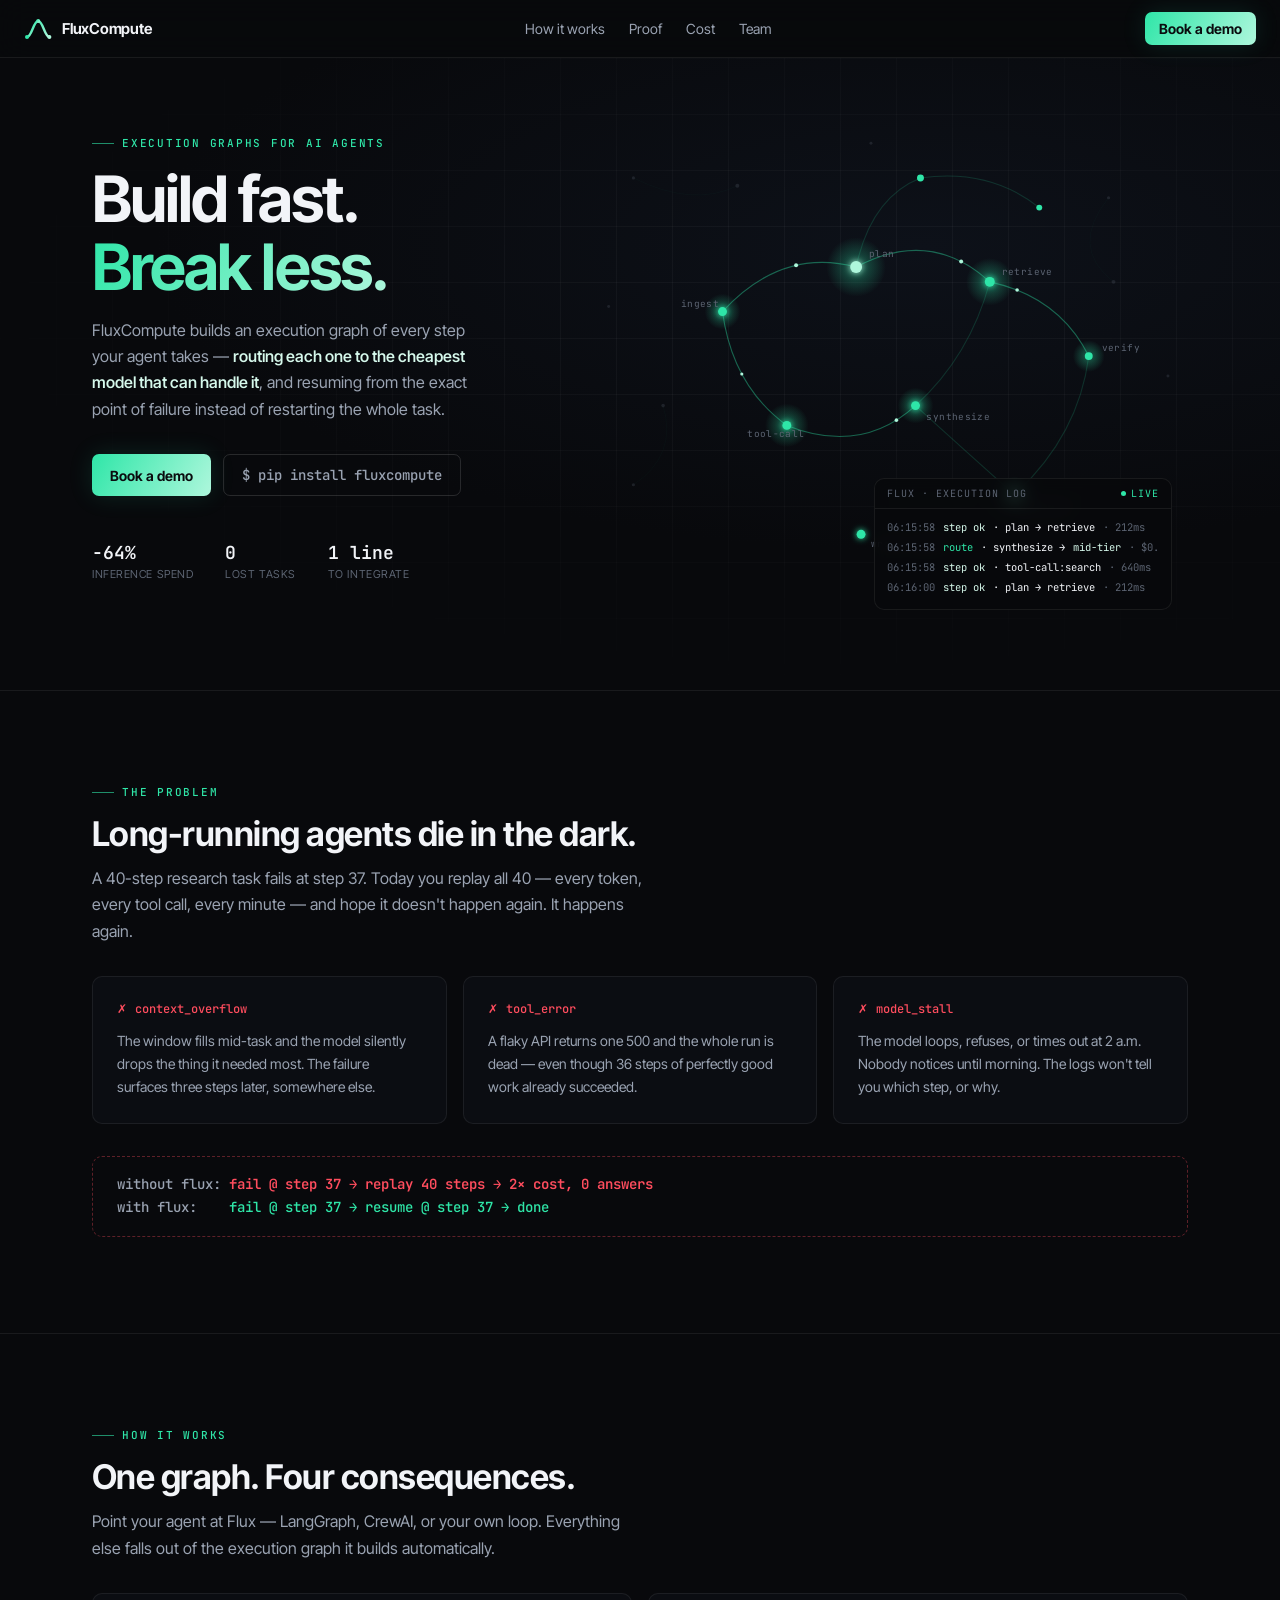
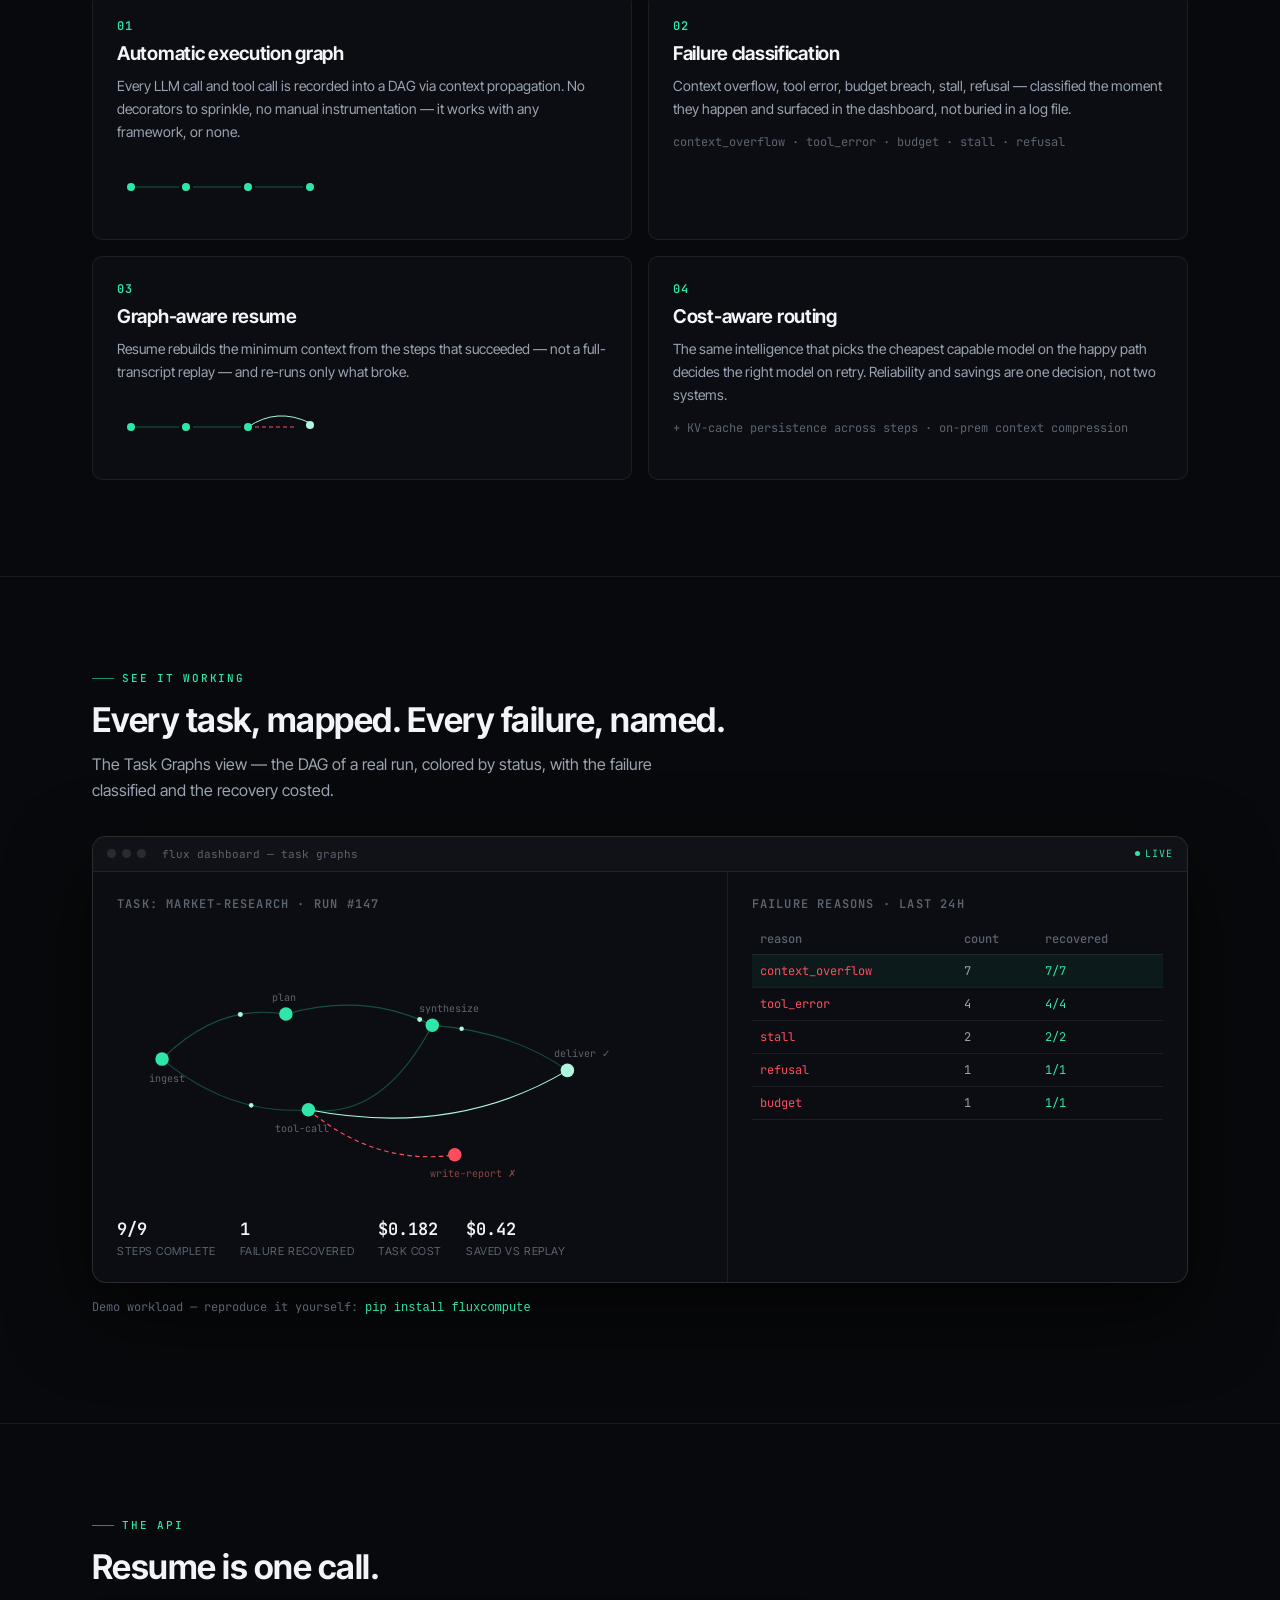
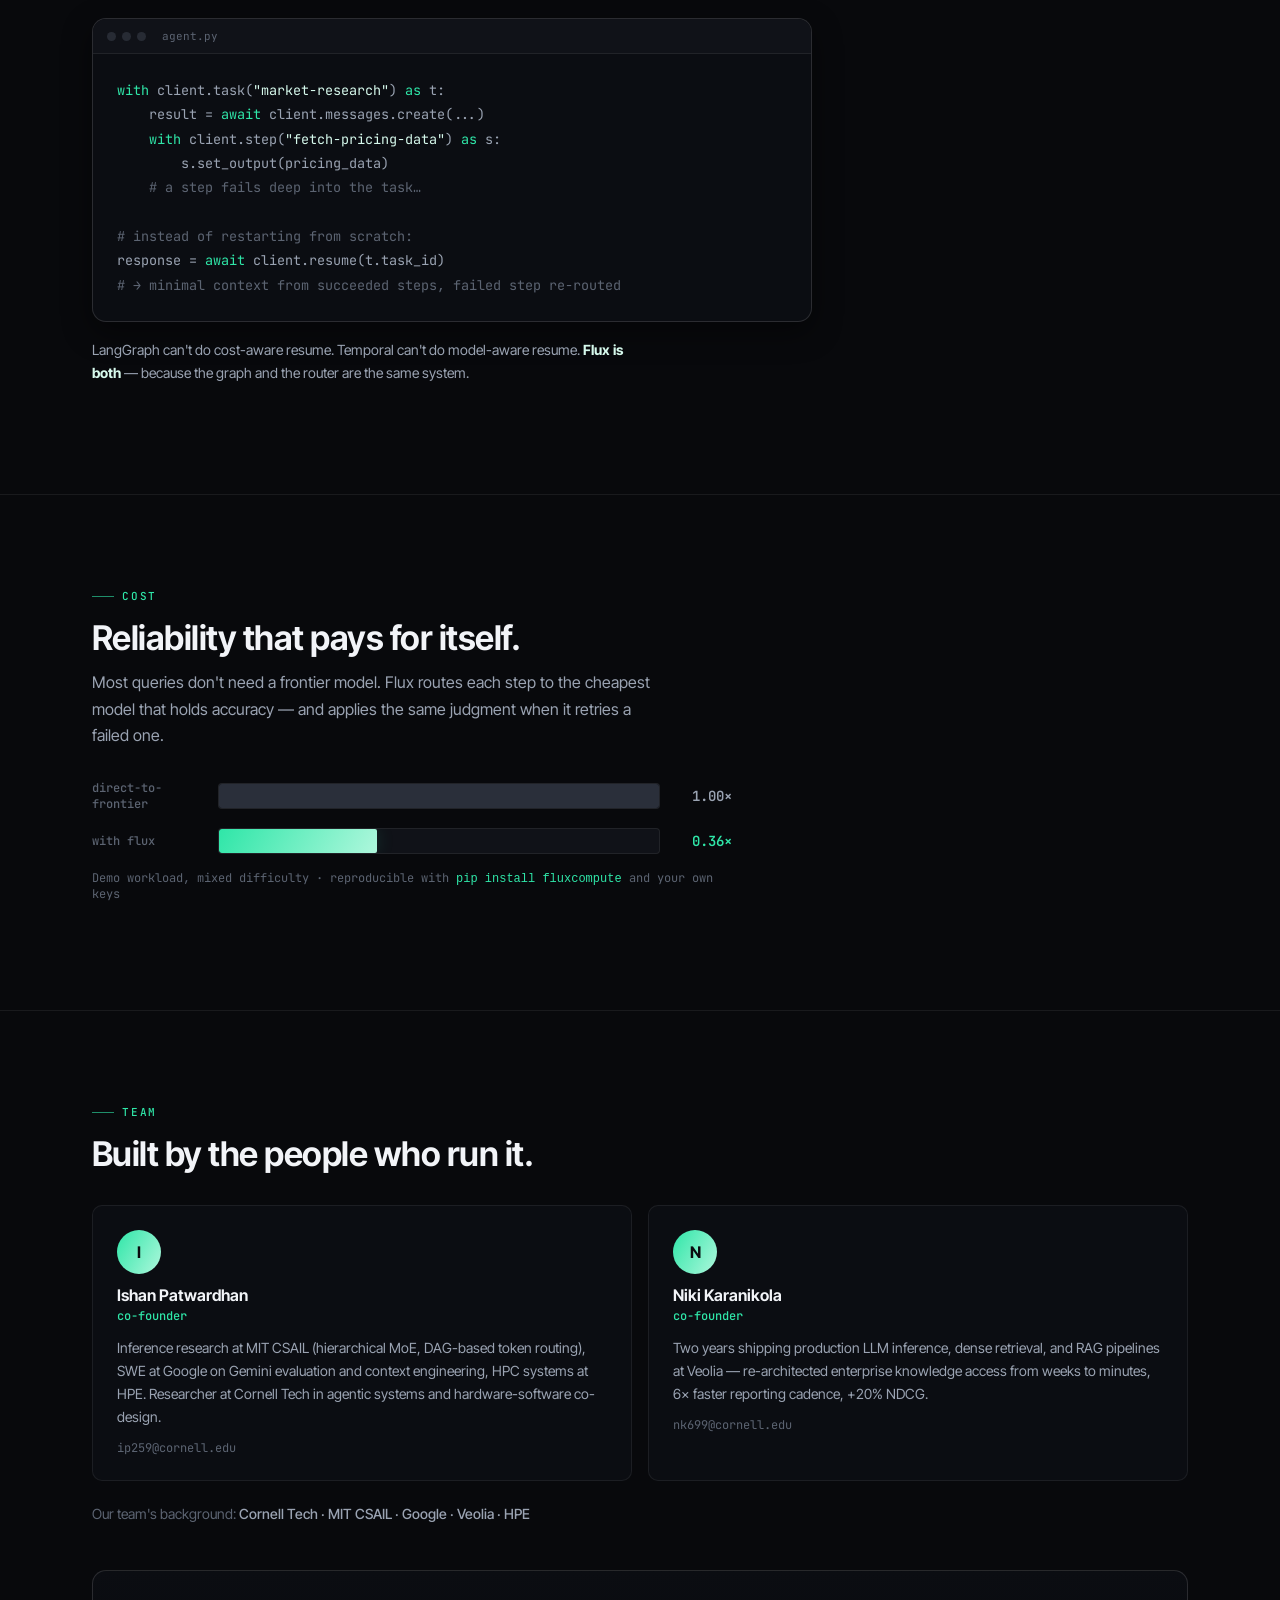
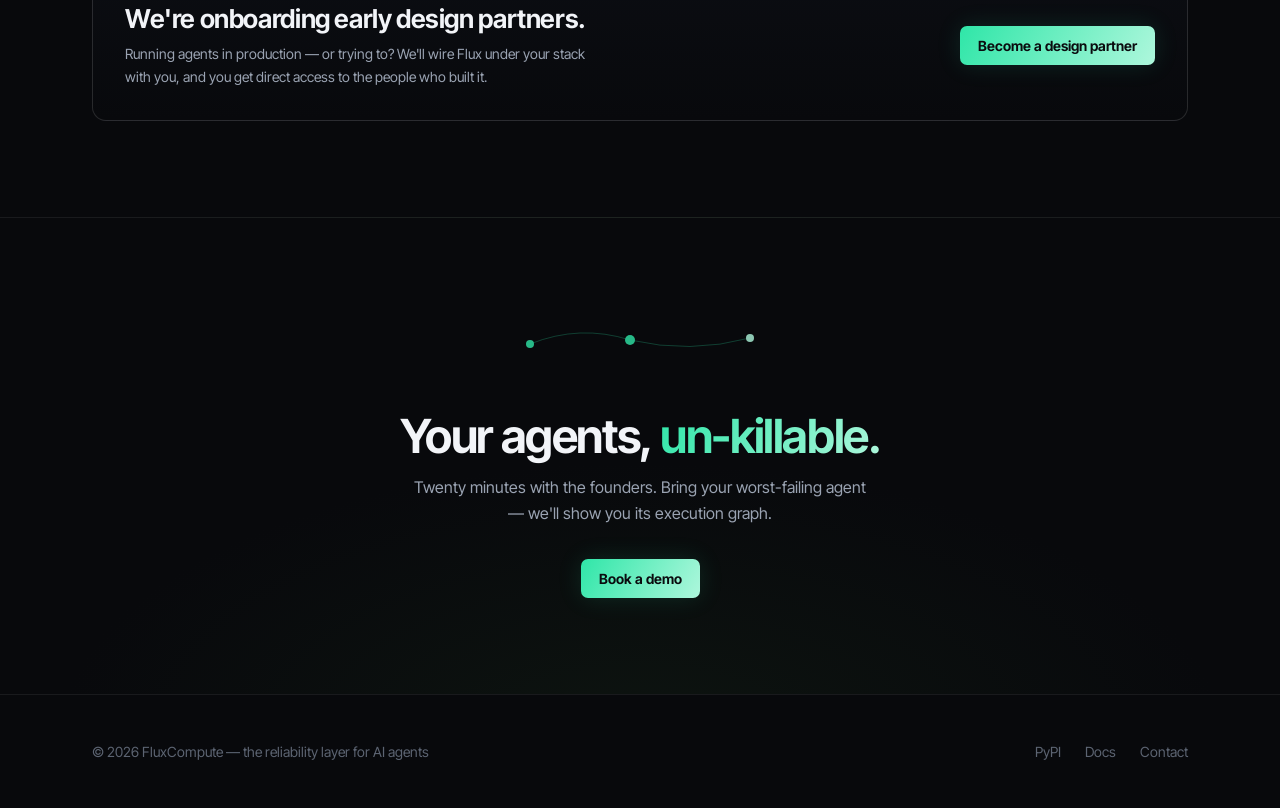
==== commit e2c2b504: "type: bump all font sizes ~6-10% for readability" ====
--- a/index.html
+++ b/index.html
@@ -21,7 +21,7 @@
   section { padding: var(--s-9) 0; position: relative; }
   .eyebrow {
     display: flex; align-items: center; gap: var(--s-2);
-    font: 500 10px/1 var(--font-mono); letter-spacing: var(--tracking-mono);
+    font: 500 11px/1 var(--font-mono); letter-spacing: var(--tracking-mono);
     color: var(--accent); text-transform: uppercase; margin-bottom: var(--s-4);
   }
   .eyebrow::before { content: ""; width: 22px; height: 1px; background: var(--accent); opacity: .6; }
@@ -50,7 +50,7 @@
     border-bottom: 1px solid var(--line-1);
   }
   nav .lockup { display: flex; align-items: center; gap: var(--s-2); min-width: 0; }
-  nav .lockup b { font-size: 14px; font-weight: 650; letter-spacing: var(--tracking-tight); white-space: nowrap; }
+  nav .lockup b { font-size: 15px; font-weight: 650; letter-spacing: var(--tracking-tight); white-space: nowrap; }
   nav .links { display: flex; gap: var(--s-5); font-size: var(--text-sm); color: var(--fg-1); }
   nav .links a:hover { color: var(--fg-0); }
   nav .btn { padding: 8px 14px; flex-shrink: 0; }
@@ -87,8 +87,8 @@
   .hero .lede b { color: var(--ok-text); font-weight: 550; }
   .hero .ctas { display: flex; gap: var(--s-3); margin-top: var(--s-6); flex-wrap: wrap; }
   .stat-strip { display: flex; gap: var(--s-6); margin-top: var(--s-7); flex-wrap: wrap; }
-  .stat .n { font: 600 17px/1 var(--font-mono); }
-  .stat .l { font-size: 10px; color: var(--fg-2); margin-top: 5px; letter-spacing: .05em; text-transform: uppercase; }
+  .stat .n { font: 600 18px/1 var(--font-mono); }
+  .stat .l { font-size: 11px; color: var(--fg-2); margin-top: 5px; letter-spacing: .05em; text-transform: uppercase; }
 
   /* graph stage */
   .stage { position: relative; min-width: 0; }
@@ -110,7 +110,7 @@
   .pulse { fill: var(--accent-hi); }
   .node-core { fill: var(--accent); }
   .node-core.bright { fill: var(--accent-hi); }
-  text.tag { font: 8.5px var(--font-mono); fill: var(--fg-2); letter-spacing: .04em; }
+  text.tag { font: 9.5px var(--font-mono); fill: var(--fg-2); letter-spacing: .04em; }
 
   #failNode .node-core { transition: fill .3s; }
   #failEdge { stroke: var(--fail); stroke-width: 1.1; stroke-dasharray: 4 3; fill: none; opacity: 0; transition: opacity .4s; }
@@ -133,11 +133,11 @@
     border: 1px solid var(--line-1); border-radius: var(--r-3); overflow: hidden;
   }
   .telemetry .th { display: flex; justify-content: space-between; padding: 8px 12px; border-bottom: 1px solid var(--line-1);
-                   font: 9px var(--font-mono); color: var(--fg-2); letter-spacing: .1em; }
+                   font: 10px var(--font-mono); color: var(--fg-2); letter-spacing: .1em; }
   .telemetry .live { color: var(--accent); display: flex; align-items: center; gap: 5px; }
   .telemetry .live::before { content: ""; width: 5px; height: 5px; border-radius: 50%; background: var(--accent); animation: blink 1.6s infinite; }
   @keyframes blink { 0%,100% { opacity: 1; } 50% { opacity: .25; } }
-  .tlog { padding: 9px 12px 11px; font: 9.5px/1.9 var(--font-mono); }
+  .tlog { padding: 9px 12px 11px; font: 10.5px/1.9 var(--font-mono); }
   .tlog .row { display: flex; gap: 8px; white-space: nowrap; overflow: hidden; }
   .tlog .t { color: var(--fg-2); } .tlog .ok { color: var(--ok-text); }
   .tlog .warn { color: var(--fail); } .tlog .acc { color: var(--accent); }
@@ -163,7 +163,7 @@
     background: var(--bg-1); border: 1px solid var(--line-1); border-radius: var(--r-3);
     padding: var(--s-5); min-width: 0;
   }
-  .fail-card .fh { display: flex; align-items: center; gap: var(--s-2); font: 500 11px var(--font-mono); color: var(--fail); }
+  .fail-card .fh { display: flex; align-items: center; gap: var(--s-2); font: 500 12px var(--font-mono); color: var(--fail); }
   .fail-card .fh::before { content: "✗"; }
   .fail-card p { margin: var(--s-3) 0 0; color: var(--fg-1); font-size: var(--text-sm); line-height: var(--leading-body); }
   .replay-line {
@@ -179,10 +179,10 @@
   .how { border-top: 1px solid var(--line-1); }
   .pillars { display: grid; grid-template-columns: 1fr 1fr; gap: var(--s-4); margin-top: var(--s-6); }
   .pillar { background: var(--bg-1); border: 1px solid var(--line-1); border-radius: var(--r-3); padding: var(--s-5); min-width: 0; }
-  .pillar .num { font: 600 11px var(--font-mono); color: var(--accent); letter-spacing: .1em; }
+  .pillar .num { font: 600 12px var(--font-mono); color: var(--accent); letter-spacing: .1em; }
   .pillar h3 { margin: var(--s-2) 0 var(--s-2); font: 650 var(--text-lg)/1.25 var(--font-sans); letter-spacing: var(--tracking-tight); }
   .pillar p { margin: 0; color: var(--fg-1); font-size: var(--text-sm); line-height: var(--leading-body); }
-  .pillar .detail { margin-top: var(--s-3); font: 400 11px/1.7 var(--font-mono); color: var(--fg-2); overflow-wrap: anywhere; }
+  .pillar .detail { margin-top: var(--s-3); font: 400 12px/1.7 var(--font-mono); color: var(--fg-2); overflow-wrap: anywhere; }
   .pillar svg { display: block; margin: var(--s-4) 0 0; }
   @media (max-width: 880px) { .pillars { grid-template-columns: 1fr; } }
 
@@ -194,22 +194,22 @@
   }
   .dash .bar { display: flex; align-items: center; gap: 6px; padding: 10px 14px; background: var(--bg-2); border-bottom: 1px solid var(--line-1); }
   .dash .bar i { width: 9px; height: 9px; border-radius: 50%; background: #272b34; }
-  .dash .bar span { margin-left: 10px; font: 10px var(--font-mono); color: var(--fg-2); }
+  .dash .bar span { margin-left: 10px; font: 11px var(--font-mono); color: var(--fg-2); }
   .dash-body { display: grid; grid-template-columns: 58% 42%; }
   .dash-left { padding: var(--s-5); border-right: 1px solid var(--line-1); min-width: 0; }
   .dash-right { padding: var(--s-5); min-width: 0; }
-  .dash h4 { margin: 0 0 var(--s-3); font: 600 11px var(--font-mono); color: var(--fg-2); letter-spacing: .1em; text-transform: uppercase; }
+  .dash h4 { margin: 0 0 var(--s-3); font: 600 12px var(--font-mono); color: var(--fg-2); letter-spacing: .1em; text-transform: uppercase; }
   .dash svg { display: block; width: 100%; }
-  .ftable { width: 100%; border-collapse: collapse; font: 11px/1.5 var(--font-mono); }
+  .ftable { width: 100%; border-collapse: collapse; font: 12px/1.5 var(--font-mono); }
   .ftable th { text-align: left; color: var(--fg-2); font-weight: 500; padding: 6px 8px; border-bottom: 1px solid var(--line-1); }
   .ftable td { padding: 7px 8px; border-bottom: 1px solid var(--line-1); color: var(--fg-1); }
   .ftable .w { color: var(--fail); } .ftable .g { color: var(--accent); }
   .rollup { display: flex; gap: var(--s-5); margin-top: var(--s-5); flex-wrap: wrap; }
-  .rollup .r .n { font: 600 16px var(--font-mono); color: var(--fg-0); }
-  .rollup .r .l { font-size: 10px; color: var(--fg-2); text-transform: uppercase; letter-spacing: .05em; margin-top: 4px; }
-  .dash-caption { margin-top: var(--s-4); font: 11px var(--font-mono); color: var(--fg-2); }
+  .rollup .r .n { font: 600 17px var(--font-mono); color: var(--fg-0); }
+  .rollup .r .l { font-size: 11px; color: var(--fg-2); text-transform: uppercase; letter-spacing: .05em; margin-top: 4px; }
+  .dash-caption { margin-top: var(--s-4); font: 12px var(--font-mono); color: var(--fg-2); }
   .dash-caption code { color: var(--accent); }
-  .dash .bar .live { margin-left: auto; font: 9px var(--font-mono); color: var(--accent); letter-spacing: .1em; display: flex; align-items: center; gap: 5px; }
+  .dash .bar .live { margin-left: auto; font: 10px var(--font-mono); color: var(--accent); letter-spacing: .1em; display: flex; align-items: center; gap: 5px; }
   .dash .bar .live::before { content: ""; width: 5px; height: 5px; border-radius: 50%; background: var(--accent); animation: blink 1.6s infinite; }
   .dag-pulse { fill: var(--accent-hi); }
   #dagFail { animation: dagfail 4s ease-in-out infinite; }
@@ -240,8 +240,8 @@
   }
   .term .bar { display: flex; align-items: center; gap: 6px; padding: 10px 14px; background: var(--bg-2); border-bottom: 1px solid var(--line-1); }
   .term .bar i { width: 9px; height: 9px; border-radius: 50%; background: #272b34; }
-  .term .bar span { margin-left: 10px; font: 10px var(--font-mono); color: var(--fg-2); }
-  .term pre { margin: 0; padding: var(--s-5); font: 12.5px/1.8 var(--font-mono); color: var(--fg-1); overflow-x: auto; }
+  .term .bar span { margin-left: 10px; font: 11px var(--font-mono); color: var(--fg-2); }
+  .term pre { margin: 0; padding: var(--s-5); font: 13.5px/1.8 var(--font-mono); color: var(--fg-1); overflow-x: auto; }
   .term .kw { color: var(--accent); } .term .str { color: var(--ok-text); } .term .cm { color: var(--fg-2); }
   .code-kicker { margin-top: var(--s-4); color: var(--fg-1); font-size: var(--text-sm); max-width: 560px; line-height: var(--leading-body); }
   .code-kicker b { color: var(--ok-text); }
@@ -250,10 +250,10 @@
   .cost { border-top: 1px solid var(--line-1); background: var(--bg-0); }
   .meter-wrap { margin-top: var(--s-6); max-width: 640px; }
   .meter-row { display: flex; align-items: center; gap: var(--s-4); margin-bottom: var(--s-4); min-width: 0; }
-  .meter-row .lab { width: 110px; flex-shrink: 0; font: 500 11px var(--font-mono); color: var(--fg-2); }
+  .meter-row .lab { width: 110px; flex-shrink: 0; font: 500 12px var(--font-mono); color: var(--fg-2); }
   .meter-track { flex: 1; height: 26px; background: var(--bg-2); border: 1px solid var(--line-1); border-radius: var(--r-1); overflow: hidden; }
   .meter-fill { height: 100%; width: 0; border-radius: 2px; transition: width 1.4s cubic-bezier(.4,0,.2,1); }
-  .meter-row .val { width: 56px; flex-shrink: 0; text-align: right; font: 600 13px var(--font-mono); }
+  .meter-row .val { width: 56px; flex-shrink: 0; text-align: right; font: 600 14px var(--font-mono); }
   .m-base .meter-fill { background: #2a2f3a; }
   .m-base .val { color: var(--fg-1); }
   .m-flux .meter-fill { background: var(--accent-grad); box-shadow: 0 0 18px var(--accent-dim); }
@@ -262,7 +262,7 @@
   .meter-wrap.in .m-flux .meter-fill { width: 36%; }
   .no-motion .m-base .meter-fill { width: 100%; transition: none; }
   .no-motion .m-flux .meter-fill { width: 36%; transition: none; }
-  .method-note { margin-top: var(--s-4); font: 11px var(--font-mono); color: var(--fg-2); }
+  .method-note { margin-top: var(--s-4); font: 12px var(--font-mono); color: var(--fg-2); }
   .method-note code { color: var(--accent); }
 
   /* === Team === */
@@ -272,9 +272,9 @@
   .tcard .av { width: 44px; height: 44px; border-radius: 50%; background: var(--accent-grad);
                display: flex; align-items: center; justify-content: center; color: #0a0b0e; font-weight: 700; }
   .tcard h3 { margin: var(--s-3) 0 2px; font: 650 var(--text-md)/1.2 var(--font-sans); }
-  .tcard .role { font: 500 11px var(--font-mono); color: var(--accent); }
+  .tcard .role { font: 500 12px var(--font-mono); color: var(--accent); }
   .tcard p { color: var(--fg-1); font-size: var(--text-sm); line-height: var(--leading-body); margin: var(--s-3) 0 0; }
-  .tcard .mail { display: inline-block; margin-top: var(--s-3); font: 11px var(--font-mono); color: var(--fg-2); overflow-wrap: anywhere; }
+  .tcard .mail { display: inline-block; margin-top: var(--s-3); font: 12px var(--font-mono); color: var(--fg-2); overflow-wrap: anywhere; }
   .tcard .mail:hover { color: var(--accent); }
   .bg-line { margin-top: var(--s-5); font-size: var(--text-sm); color: var(--fg-2); }
   .bg-line b { color: var(--fg-1); font-weight: 500; }
--- a/tokens.css
+++ b/tokens.css
@@ -29,14 +29,14 @@
   /* type */
   --font-sans: "Inter Tight", Inter, system-ui, -apple-system, sans-serif;
   --font-mono: "JetBrains Mono", ui-monospace, Menlo, monospace;
-  --text-xs: 11px;
-  --text-sm: 13px;
-  --text-md: 15px;
-  --text-lg: 18px;
-  --text-xl: 24px;
-  --text-2xl: 32px;
-  --text-3xl: 44px;
-  --text-4xl: clamp(38px, 6vw, 60px);
+  --text-xs: 12px;
+  --text-sm: 14px;
+  --text-md: 16px;
+  --text-lg: 19px;
+  --text-xl: 26px;
+  --text-2xl: 34px;
+  --text-3xl: 47px;
+  --text-4xl: clamp(41px, 6.4vw, 64px);
   --leading-tight: 1.06;
   --leading-body: 1.65;
   --tracking-display: -0.03em;
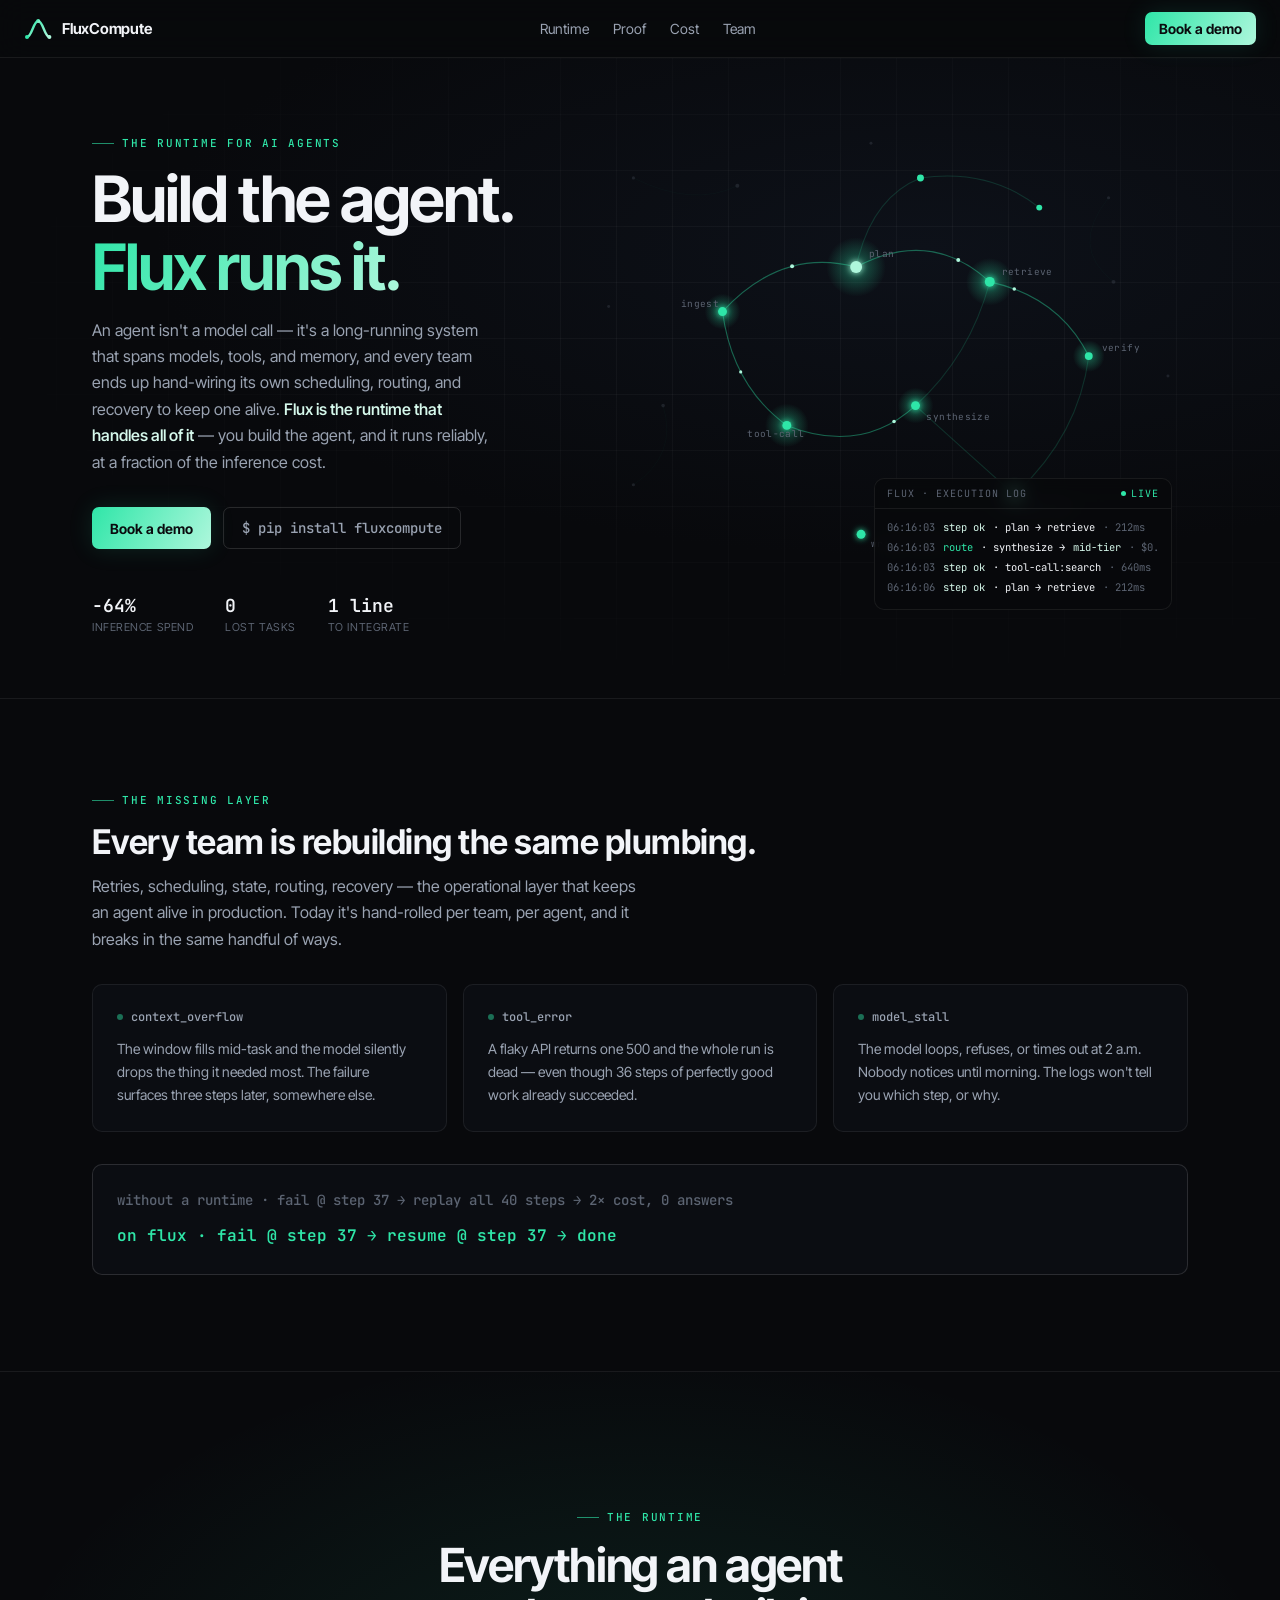
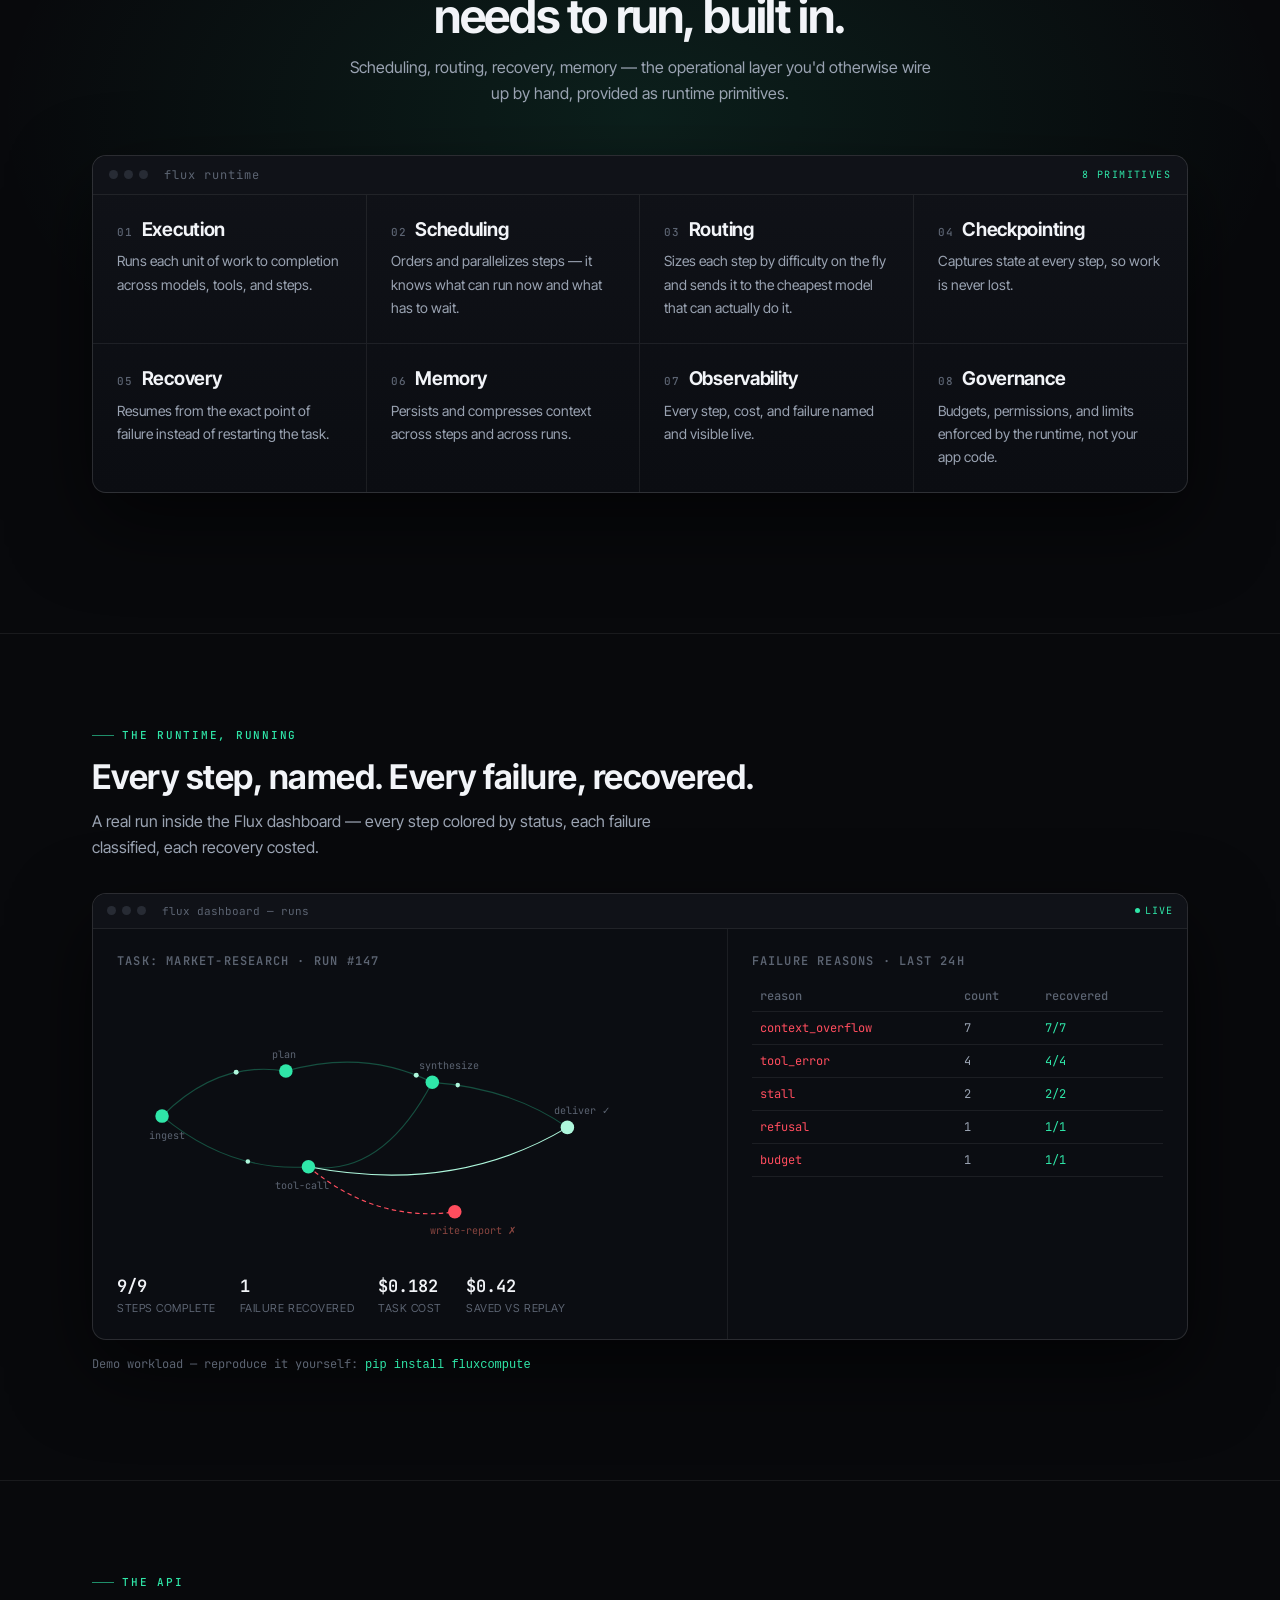
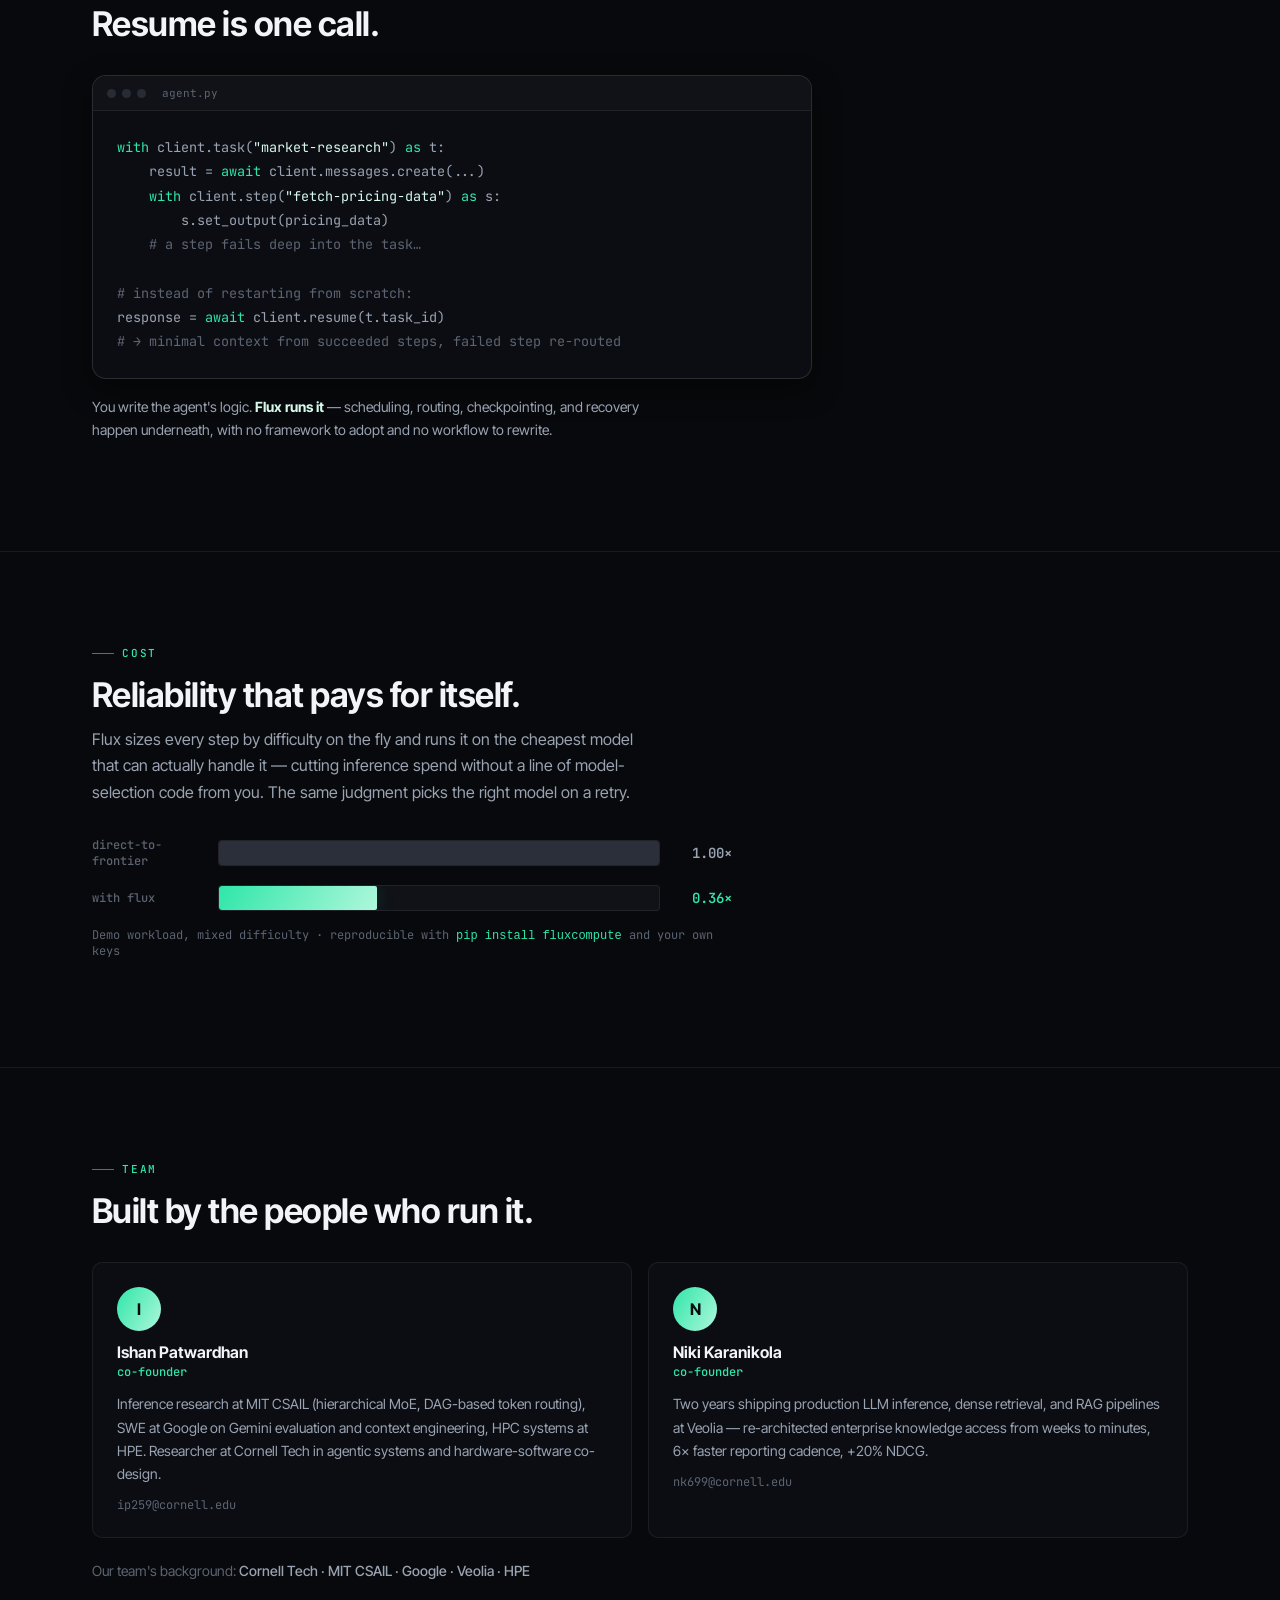
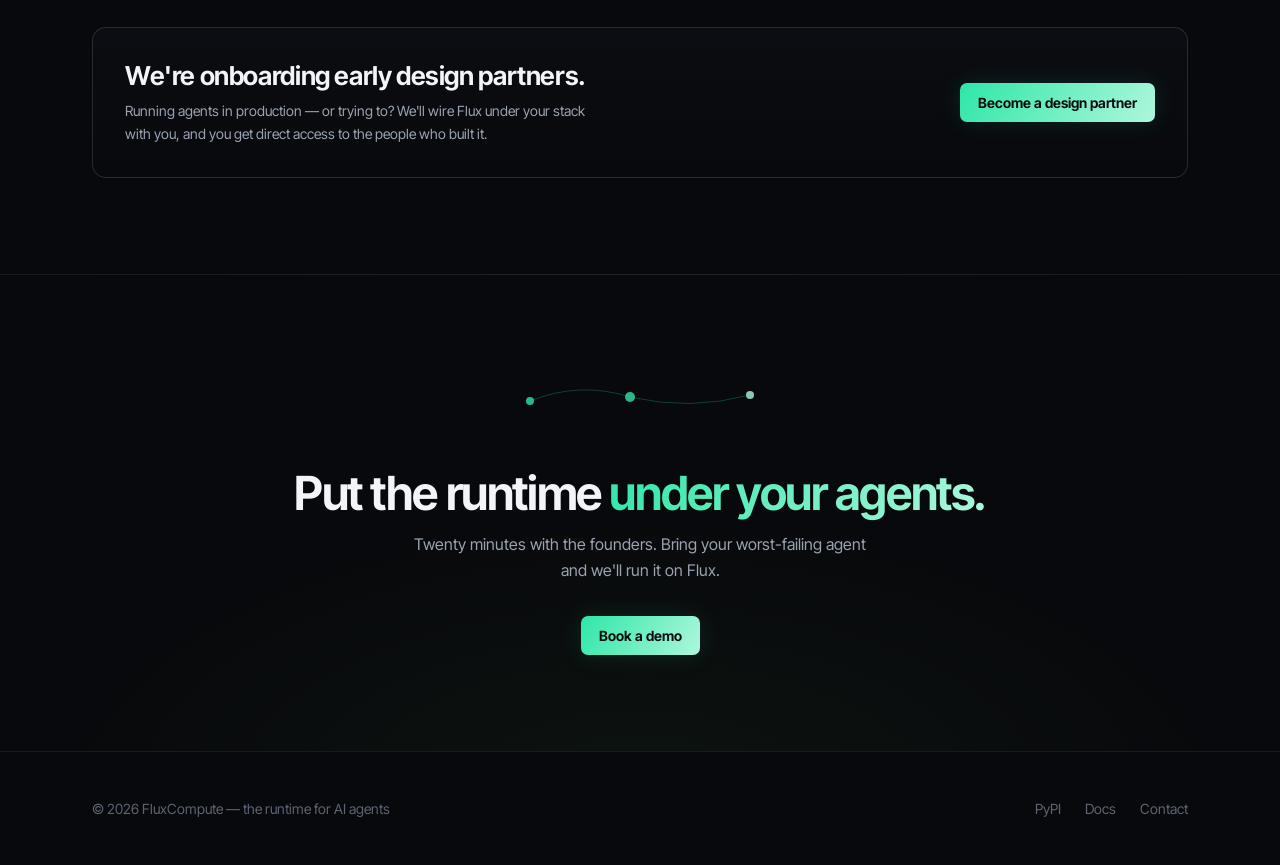
==== commit 08017aec: "reposition as the runtime for AI agents; elevate runtime primitives, tone down problem-section red" ====
--- a/index.html
+++ b/index.html
@@ -3,8 +3,8 @@
 <head>
 <meta charset="utf-8"/>
 <meta name="viewport" content="width=device-width,initial-scale=1"/>
-<title>FluxCompute — The reliability layer for AI agents</title>
-<meta name="description" content="FluxCompute records every agent step into a live execution graph. When a step fails, Flux resumes from the break — on the cheapest model that can finish the job."/>
+<title>FluxCompute — The runtime for AI agents</title>
+<meta name="description" content="FluxCompute is the runtime for AI agents — scheduling, routing, recovery, memory, and observability as primitives. You build the agent; Flux runs it reliably, at a fraction of the inference cost."/>
 <link rel="icon" href="logo.svg" type="image/svg+xml"/>
 <link rel="preconnect" href="https://fonts.googleapis.com"/>
 <link rel="preconnect" href="https://fonts.gstatic.com" crossorigin/>
@@ -163,28 +163,57 @@
     background: var(--bg-1); border: 1px solid var(--line-1); border-radius: var(--r-3);
     padding: var(--s-5); min-width: 0;
   }
-  .fail-card .fh { display: flex; align-items: center; gap: var(--s-2); font: 500 12px var(--font-mono); color: var(--fail); }
-  .fail-card .fh::before { content: "✗"; }
+  .fail-card .fh { display: flex; align-items: center; gap: var(--s-2); font: 500 12px var(--font-mono); color: var(--fg-1); }
+  .fail-card .fh::before { content: ""; width: 6px; height: 6px; border-radius: 50%; background: var(--accent); opacity: .45; flex-shrink: 0; }
   .fail-card p { margin: var(--s-3) 0 0; color: var(--fg-1); font-size: var(--text-sm); line-height: var(--leading-body); }
   .replay-line {
-    margin-top: var(--s-6); padding: var(--s-4) var(--s-5);
-    border: 1px dashed rgba(255,77,94,.35); border-radius: var(--r-3);
-    font: 500 var(--text-sm)/1.7 var(--font-mono); color: var(--fg-1); overflow-x: auto;
-  }
-  .replay-line b { color: var(--fail); font-weight: 600; }
+    margin-top: var(--s-6); padding: var(--s-5);
+    border: 1px solid var(--line-2); border-radius: var(--r-3);
+    background: var(--bg-1); overflow-x: auto;
+  }
+  .replay-line .rl-bad { font: 500 var(--text-sm)/1.7 var(--font-mono); color: var(--fg-2); white-space: nowrap; }
+  .replay-line .rl-good { margin-top: 10px; font: 600 var(--text-md)/1.7 var(--font-mono); color: var(--accent); white-space: nowrap; }
   .replay-line .fix { color: var(--accent); }
   @media (max-width: 880px) { .fail-cards { grid-template-columns: 1fr; } }
 
-  /* === How it works === */
-  .how { border-top: 1px solid var(--line-1); }
-  .pillars { display: grid; grid-template-columns: 1fr 1fr; gap: var(--s-4); margin-top: var(--s-6); }
-  .pillar { background: var(--bg-1); border: 1px solid var(--line-1); border-radius: var(--r-3); padding: var(--s-5); min-width: 0; }
-  .pillar .num { font: 600 12px var(--font-mono); color: var(--accent); letter-spacing: .1em; }
-  .pillar h3 { margin: var(--s-2) 0 var(--s-2); font: 650 var(--text-lg)/1.25 var(--font-sans); letter-spacing: var(--tracking-tight); }
-  .pillar p { margin: 0; color: var(--fg-1); font-size: var(--text-sm); line-height: var(--leading-body); }
-  .pillar .detail { margin-top: var(--s-3); font: 400 12px/1.7 var(--font-mono); color: var(--fg-2); overflow-wrap: anywhere; }
-  .pillar svg { display: block; margin: var(--s-4) 0 0; }
-  @media (max-width: 880px) { .pillars { grid-template-columns: 1fr; } }
+  /* === Runtime primitives (centerpiece) === */
+  .runtime { border-top: 1px solid var(--line-1); position: relative; overflow: hidden; padding: var(--s-10) 0; background: var(--bg-0); }
+  .rt-glow { position: absolute; inset: 0; pointer-events: none;
+             background: radial-gradient(ellipse 72% 62% at 50% 40%, rgba(47,230,168,.10), transparent 70%); }
+  .runtime .container { position: relative; z-index: 1; }
+  .runtime .eyebrow { justify-content: center; }
+  .runtime h2.sec { text-align: center; font: 650 var(--text-3xl)/1.1 var(--font-sans); letter-spacing: var(--tracking-display);
+                    max-width: 16ch; margin-left: auto; margin-right: auto; }
+  .runtime p.sec-lede { text-align: center; margin-left: auto; margin-right: auto; max-width: 600px; }
+  .runtime-panel { margin-top: var(--s-7); border: 1px solid var(--line-2); border-radius: var(--r-4);
+                   background: linear-gradient(180deg, var(--bg-2), var(--bg-1)); box-shadow: var(--shadow-2); overflow: hidden; }
+  .rp-bar { display: flex; align-items: center; gap: 6px; padding: 11px 16px; background: var(--bg-2); border-bottom: 1px solid var(--line-1); }
+  .rp-bar i { width: 9px; height: 9px; border-radius: 50%; background: #272b34; }
+  .rp-bar > span:first-of-type { margin-left: 10px; font: 12px var(--font-mono); color: var(--fg-2); letter-spacing: .08em; }
+  .rp-bar .live { margin-left: auto; font: 10px var(--font-mono); color: var(--accent); letter-spacing: .14em; }
+  .rp-grid { display: grid; grid-template-columns: repeat(4, 1fr); }
+  .prim { padding: var(--s-5); border-right: 1px solid var(--line-1); border-bottom: 1px solid var(--line-1); min-width: 0; transition: background .3s; }
+  .prim:hover { background: rgba(47,230,168,.045); }
+  .rp-grid .prim:nth-child(4n) { border-right: 0; }
+  .rp-grid .prim:nth-child(n+5) { border-bottom: 0; }
+  .prim .ph { display: flex; align-items: baseline; gap: var(--s-2); }
+  .prim .pi { font: 500 11px var(--font-mono); color: var(--fg-2); letter-spacing: .12em; }
+  .prim .pn { font: 650 var(--text-lg)/1.2 var(--font-sans); letter-spacing: var(--tracking-tight); color: var(--fg-0); }
+  .prim p { margin: var(--s-2) 0 0; color: var(--fg-1); font-size: var(--text-sm); line-height: var(--leading-body); }
+  @media (max-width: 880px) {
+    .runtime { padding: var(--s-9) 0; }
+    .rp-grid { grid-template-columns: 1fr 1fr; }
+    .prim { border-right: 1px solid var(--line-1); border-bottom: 1px solid var(--line-1); }
+    .rp-grid .prim:nth-child(2n) { border-right: 0; }
+    .rp-grid .prim:nth-child(n+5) { border-bottom: 1px solid var(--line-1); }
+    .rp-grid .prim:nth-child(7), .rp-grid .prim:nth-child(8) { border-bottom: 0; }
+  }
+  @media (max-width: 560px) {
+    .rp-grid { grid-template-columns: 1fr; }
+    .prim { border-right: 0; }
+    .rp-grid .prim { border-bottom: 1px solid var(--line-1); }
+    .rp-grid .prim:last-child { border-bottom: 0; }
+  }
 
   /* === Proof / dashboard === */
   .proof { border-top: 1px solid var(--line-1); background: var(--bg-0); }
@@ -317,7 +346,7 @@
     <b>FluxCompute</b>
   </a>
   <div class="links">
-    <a href="#how">How it works</a>
+    <a href="#how">Runtime</a>
     <a href="#proof">Proof</a>
     <a href="#cost">Cost</a>
     <a href="#team">Team</a>
@@ -331,9 +360,9 @@
   <div class="grid-bg"></div>
   <div class="container hero-body">
     <div class="copy">
-      <div class="eyebrow">Execution graphs for AI agents</div>
-      <h1>Build fast.<br/><span class="lit">Break less.</span></h1>
-      <p class="lede">FluxCompute builds an execution graph of every step your agent takes — <b>routing each one to the cheapest model that can handle it</b>, and resuming from the exact point of failure instead of restarting the whole task.</p>
+      <div class="eyebrow">The runtime for AI agents</div>
+      <h1>Build the agent.<br/><span class="lit">Flux runs it.</span></h1>
+      <p class="lede">An agent isn't a model call — it's a long-running system that spans models, tools, and memory, and every team ends up hand-wiring its own scheduling, routing, and recovery to keep one alive. <b>Flux is the runtime that handles all of it</b> — you build the agent, and it runs reliably, at a fraction of the inference cost.</p>
       <div class="ctas">
         <a class="btn btn-flux" href="mailto:ip259@cornell.edu?subject=FluxCompute%20demo">Book a demo</a>
         <a class="btn btn-ghost btn-mono" href="https://pypi.org/project/fluxcompute/0.1.0/">$ pip install fluxcompute</a>
@@ -346,7 +375,7 @@
     </div>
 
     <div class="stage" id="stage">
-      <svg class="graph" viewBox="0 0 620 520" aria-label="Live execution graph: a step fails and Flux re-routes around it">
+      <svg class="graph" viewBox="0 0 620 520" aria-label="Live view of an agent run: a step fails and Flux re-routes around it">
         <defs>
           <filter id="ng" x="-120%" y="-120%" width="340%" height="340%">
             <feGaussianBlur stdDeviation="3.2" result="b"/>
@@ -449,9 +478,9 @@
 
 <section class="problem" id="problem">
   <div class="container">
-    <div class="eyebrow reveal">The problem</div>
-    <h2 class="sec reveal">Long-running agents die in the dark.</h2>
-    <p class="sec-lede reveal">A 40-step research task fails at step 37. Today you replay all 40 — every token, every tool call, every minute — and hope it doesn't happen again. It happens again.</p>
+    <div class="eyebrow reveal">The missing layer</div>
+    <h2 class="sec reveal">Every team is rebuilding the same plumbing.</h2>
+    <p class="sec-lede reveal">Retries, scheduling, state, routing, recovery — the operational layer that keeps an agent alive in production. Today it's hand-rolled per team, per agent, and it breaks in the same handful of ways.</p>
     <div class="fail-cards">
       <div class="fail-card reveal">
         <div class="fh">context_overflow</div>
@@ -466,48 +495,30 @@
         <p>The model loops, refuses, or times out at 2 a.m. Nobody notices until morning. The logs won't tell you which step, or why.</p>
       </div>
     </div>
-    <div class="replay-line reveal">without flux: <b>fail @ step 37 → replay 40 steps → 2× cost, 0 answers</b><br/>with flux:&nbsp;&nbsp;&nbsp; <span class="fix">fail @ step 37 → resume @ step 37 → done</span></div>
+    <div class="replay-line reveal">
+      <div class="rl-bad">without a runtime · fail @ step 37 → replay all 40 steps → 2× cost, 0 answers</div>
+      <div class="rl-good"><span class="fix">on flux · fail @ step 37 → resume @ step 37 → done</span></div>
+    </div>
   </div>
 </section>
 
-<section class="how" id="how">
+<section class="runtime" id="how">
+  <div class="rt-glow"></div>
   <div class="container">
-    <div class="eyebrow reveal">How it works</div>
-    <h2 class="sec reveal">One graph. Four consequences.</h2>
-    <p class="sec-lede reveal">Point your agent at Flux — LangGraph, CrewAI, or your own loop. Everything else falls out of the execution graph it builds automatically.</p>
-    <div class="pillars">
-      <div class="pillar reveal">
-        <div class="num">01</div>
-        <h3>Automatic execution graph</h3>
-        <p>Every LLM call and tool call is recorded into a DAG via context propagation. No decorators to sprinkle, no manual instrumentation — it works with any framework, or none.</p>
-        <svg width="220" height="56" viewBox="0 0 220 56" aria-hidden="true">
-          <g stroke="#2fe6a8" stroke-opacity=".35" fill="none"><path d="M14 28 H62"/><path d="M76 28 H124"/><path d="M138 28 H186"/></g>
-          <g fill="#2fe6a8"><circle cx="14" cy="28" r="4"/><circle cx="69" cy="28" r="4"/><circle cx="131" cy="28" r="4"/><circle cx="193" cy="28" r="4"/></g>
-        </svg>
-      </div>
-      <div class="pillar reveal">
-        <div class="num">02</div>
-        <h3>Failure classification</h3>
-        <p>Context overflow, tool error, budget breach, stall, refusal — classified the moment they happen and surfaced in the dashboard, not buried in a log file.</p>
-        <div class="detail">context_overflow · tool_error · budget · stall · refusal</div>
-      </div>
-      <div class="pillar reveal">
-        <div class="num">03</div>
-        <h3>Graph-aware resume</h3>
-        <p>Resume rebuilds the minimum context from the steps that succeeded — not a full-transcript replay — and re-runs only what broke.</p>
-        <svg width="220" height="56" viewBox="0 0 220 56" aria-hidden="true">
-          <g stroke="#2fe6a8" stroke-opacity=".35" fill="none"><path d="M14 28 H62"/><path d="M76 28 H124"/></g>
-          <path d="M131 28 H180" stroke="#ff4d5e" stroke-dasharray="4 3" fill="none"/>
-          <path d="M131 28 Q 160 8 193 24" stroke="#aef7dc" fill="none"/>
-          <g fill="#2fe6a8"><circle cx="14" cy="28" r="4"/><circle cx="69" cy="28" r="4"/><circle cx="131" cy="28" r="4"/></g>
-          <circle cx="193" cy="26" r="4" fill="#aef7dc"/>
-        </svg>
-      </div>
-      <div class="pillar reveal">
-        <div class="num">04</div>
-        <h3>Cost-aware routing</h3>
-        <p>The same intelligence that picks the cheapest capable model on the happy path decides the right model on retry. Reliability and savings are one decision, not two systems.</p>
-        <div class="detail">+ KV-cache persistence across steps · on-prem context compression</div>
+    <div class="eyebrow reveal">The runtime</div>
+    <h2 class="sec reveal">Everything an agent needs to run, built in.</h2>
+    <p class="sec-lede reveal">Scheduling, routing, recovery, memory — the operational layer you'd otherwise wire up by hand, provided as runtime primitives.</p>
+    <div class="runtime-panel reveal">
+      <div class="rp-bar"><i></i><i></i><i></i><span>flux runtime</span><span class="live">8 PRIMITIVES</span></div>
+      <div class="rp-grid">
+        <div class="prim"><div class="ph"><span class="pi">01</span><span class="pn">Execution</span></div><p>Runs each unit of work to completion across models, tools, and steps.</p></div>
+        <div class="prim"><div class="ph"><span class="pi">02</span><span class="pn">Scheduling</span></div><p>Orders and parallelizes steps — it knows what can run now and what has to wait.</p></div>
+        <div class="prim"><div class="ph"><span class="pi">03</span><span class="pn">Routing</span></div><p>Sizes each step by difficulty on the fly and sends it to the cheapest model that can actually do it.</p></div>
+        <div class="prim"><div class="ph"><span class="pi">04</span><span class="pn">Checkpointing</span></div><p>Captures state at every step, so work is never lost.</p></div>
+        <div class="prim"><div class="ph"><span class="pi">05</span><span class="pn">Recovery</span></div><p>Resumes from the exact point of failure instead of restarting the task.</p></div>
+        <div class="prim"><div class="ph"><span class="pi">06</span><span class="pn">Memory</span></div><p>Persists and compresses context across steps and across runs.</p></div>
+        <div class="prim"><div class="ph"><span class="pi">07</span><span class="pn">Observability</span></div><p>Every step, cost, and failure named and visible live.</p></div>
+        <div class="prim"><div class="ph"><span class="pi">08</span><span class="pn">Governance</span></div><p>Budgets, permissions, and limits enforced by the runtime, not your app code.</p></div>
       </div>
     </div>
   </div>
@@ -515,15 +526,15 @@
 
 <section class="proof" id="proof">
   <div class="container">
-    <div class="eyebrow reveal">See it working</div>
-    <h2 class="sec reveal">Every task, mapped. Every failure, named.</h2>
-    <p class="sec-lede reveal">The Task Graphs view — the DAG of a real run, colored by status, with the failure classified and the recovery costed.</p>
+    <div class="eyebrow reveal">The runtime, running</div>
+    <h2 class="sec reveal">Every step, named. Every failure, recovered.</h2>
+    <p class="sec-lede reveal">A real run inside the Flux dashboard — every step colored by status, each failure classified, each recovery costed.</p>
     <div class="dash reveal">
-      <div class="bar"><i></i><i></i><i></i><span>flux dashboard — task graphs</span><span class="live">LIVE</span></div>
+      <div class="bar"><i></i><i></i><i></i><span>flux dashboard — runs</span><span class="live">LIVE</span></div>
       <div class="dash-body">
         <div class="dash-left">
           <h4>task: market-research · run #147</h4>
-          <svg viewBox="0 0 520 240" aria-label="Execution DAG for task market-research">
+          <svg viewBox="0 0 520 240" aria-label="A real run inside Flux, each step colored by status">
             <g stroke="#2fe6a8" stroke-opacity=".3" fill="none">
               <path id="pe1" d="M40 120 Q 90 70 150 80"/><path id="pe2" d="M150 80 Q 220 60 280 90"/>
               <path id="pe3" d="M40 120 Q 100 170 170 165"/><path d="M170 165 Q 235 175 280 90"/>
@@ -595,7 +606,7 @@
 response = <span class="kw">await</span> client.resume(t.task_id)
 <span class="cm"># → minimal context from succeeded steps, failed step re-routed</span></pre>
     </div>
-    <p class="code-kicker reveal">LangGraph can't do cost-aware resume. Temporal can't do model-aware resume. <b>Flux is both</b> — because the graph and the router are the same system.</p>
+    <p class="code-kicker reveal">You write the agent's logic. <b>Flux runs it</b> — scheduling, routing, checkpointing, and recovery happen underneath, with no framework to adopt and no workflow to rewrite.</p>
   </div>
 </section>
 
@@ -603,7 +614,7 @@
   <div class="container">
     <div class="eyebrow reveal">Cost</div>
     <h2 class="sec reveal">Reliability that pays for itself.</h2>
-    <p class="sec-lede reveal">Most queries don't need a frontier model. Flux routes each step to the cheapest model that holds accuracy — and applies the same judgment when it retries a failed one.</p>
+    <p class="sec-lede reveal">Flux sizes every step by difficulty on the fly and runs it on the cheapest model that can actually handle it — cutting inference spend without a line of model-selection code from you. The same judgment picks the right model on a retry.</p>
     <div class="meter-wrap reveal">
       <div class="meter-row m-base"><div class="lab">direct-to-frontier</div><div class="meter-track"><div class="meter-fill"></div></div><div class="val">1.00×</div></div>
       <div class="meter-row m-flux"><div class="lab">with flux</div><div class="meter-track"><div class="meter-fill"></div></div><div class="val">0.36×</div></div>
@@ -650,8 +661,8 @@
       <g fill="#2fe6a8"><circle cx="20" cy="30" r="4"/><circle cx="120" cy="26" r="5"/></g>
       <circle cx="240" cy="24" r="4" fill="#aef7dc"/>
     </svg>
-    <h2>Your agents, <span class="lit">un-killable.</span></h2>
-    <p>Twenty minutes with the founders. Bring your worst-failing agent — we'll show you its execution graph.</p>
+    <h2>Put the runtime <span class="lit">under your agents.</span></h2>
+    <p>Twenty minutes with the founders. Bring your worst-failing agent and we'll run it on Flux.</p>
     <a class="btn btn-flux" href="mailto:ip259@cornell.edu?subject=FluxCompute%20demo">Book a demo</a>
   </div>
 </section>
@@ -660,7 +671,7 @@
 
 <footer>
   <div class="container cols">
-    <div>© 2026 FluxCompute — the reliability layer for AI agents</div>
+    <div>© 2026 FluxCompute — the runtime for AI agents</div>
     <div class="flinks">
       <a href="https://pypi.org/project/fluxcompute/0.1.0/">PyPI</a>
       <a href="https://docs.fluxcompute.dev">Docs</a>
@@ -696,7 +707,7 @@
     if (phase === 8) { stage.classList.add('phase-fail');
       log(`${ts()} <span class="warn">step failed</span> · write-report <span class="t">· context_overflow</span>`); }
     else if (phase === 10) { stage.classList.replace('phase-fail','phase-recover');
-      log(`${ts()} <span class="acc">resume</span> · graph-aware · from step 7/9`); }
+      log(`${ts()} <span class="acc">resume</span> · from checkpoint 7/9`); }
     else if (phase === 12) { stage.classList.replace('phase-recover','phase-healed');
       log(`${ts()} <span class="ok">recovered</span> · re-routed <span class="t">· saved $0.42 vs replay</span>`); }
     else if (phase === 0) { stage.classList.remove('phase-healed'); }
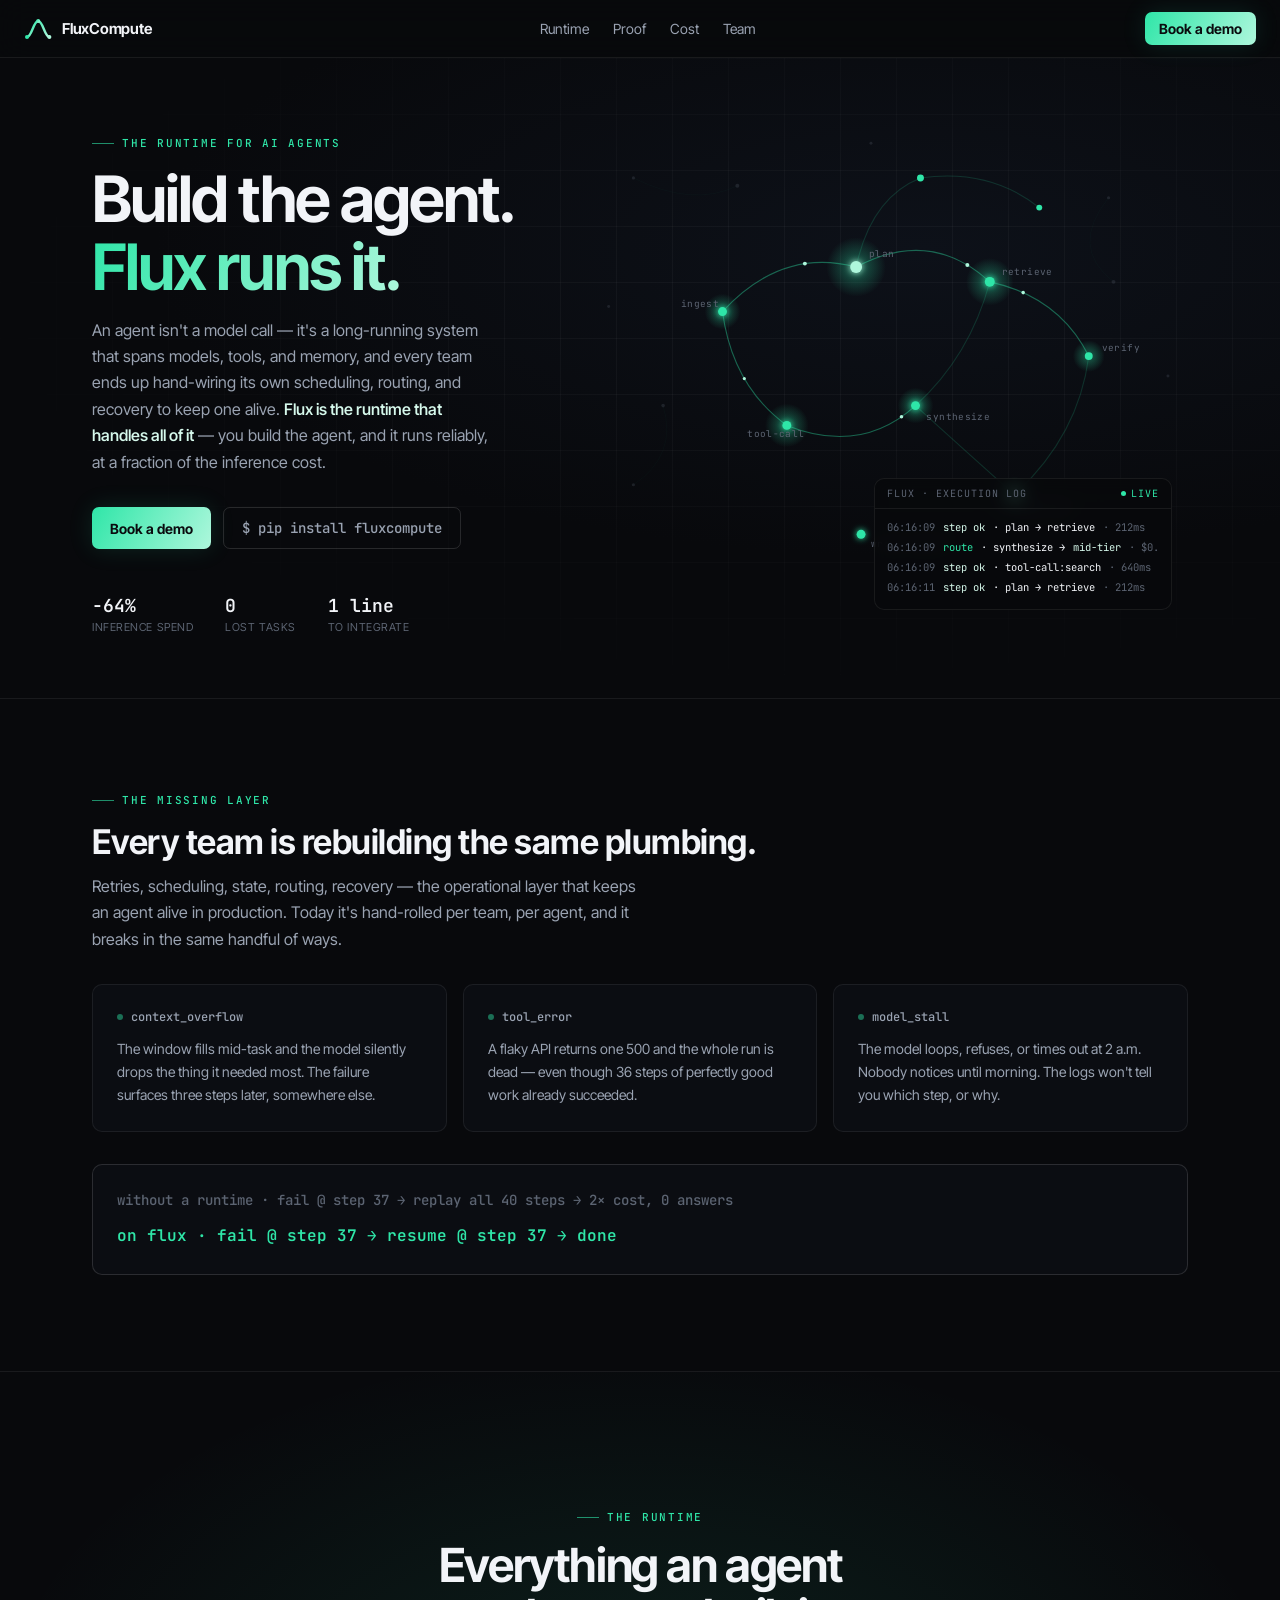
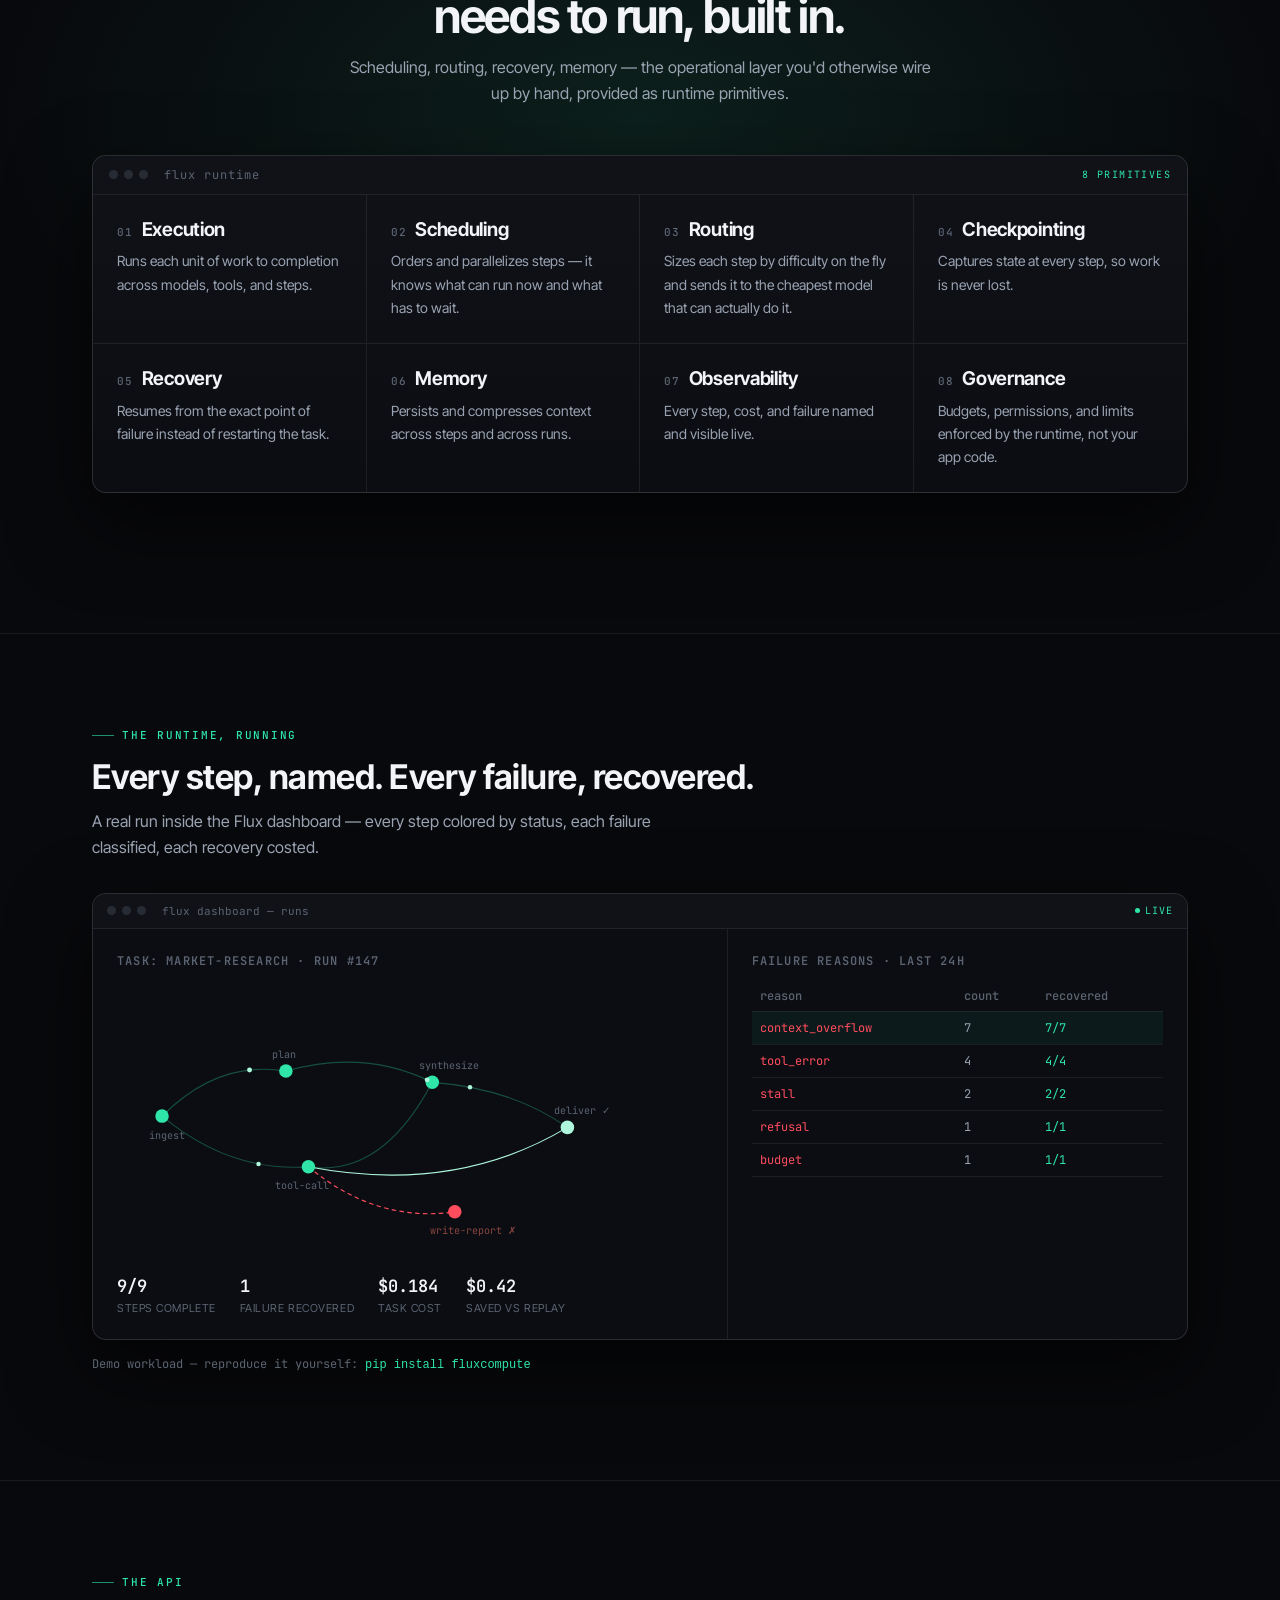
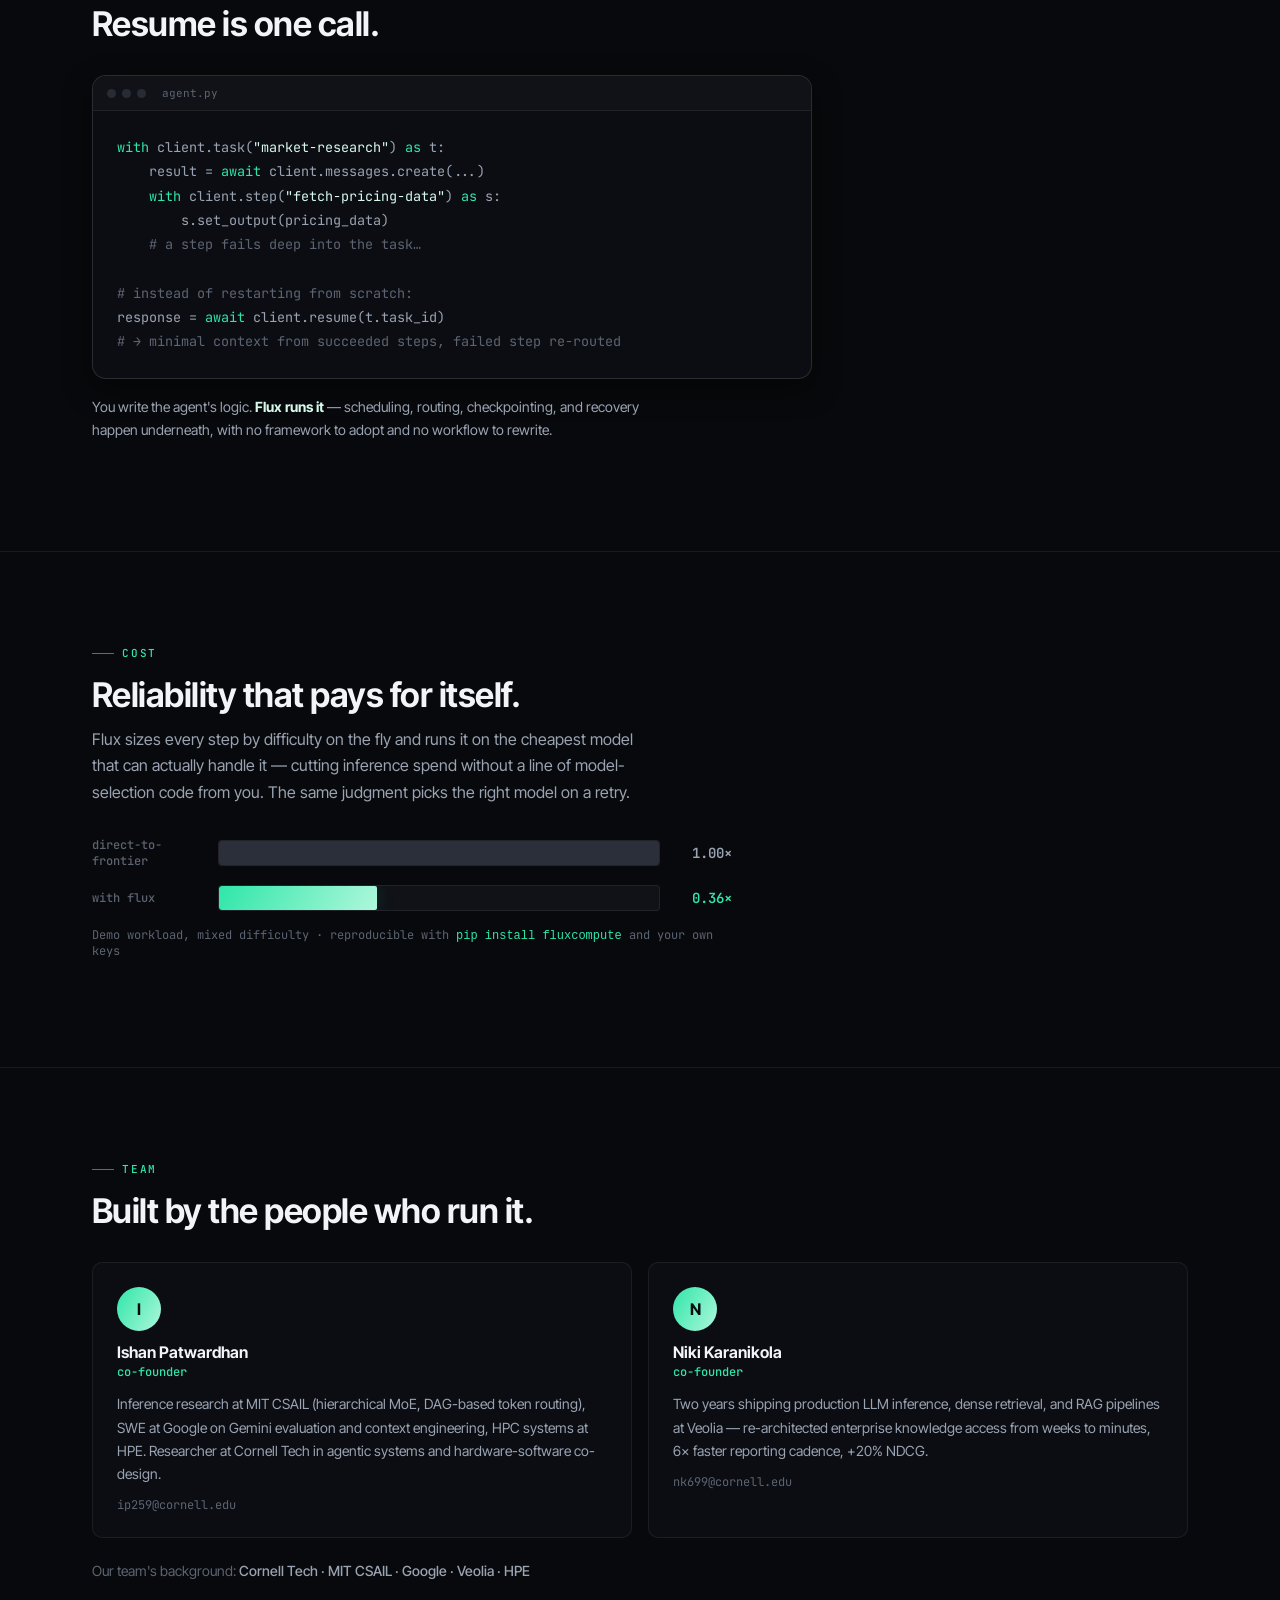
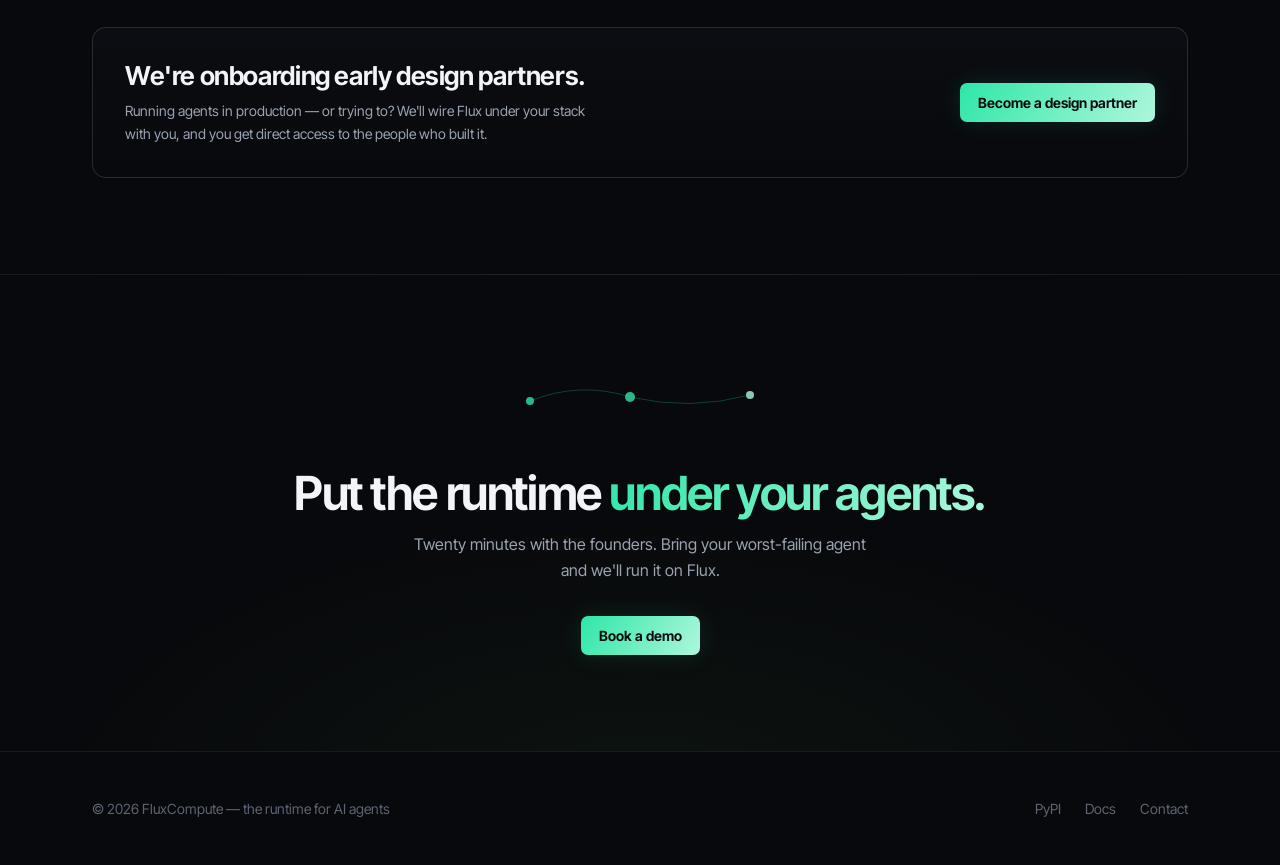
==== commit 7ff2503d: "add square mark-only favicon set (svg, ico, png sizes, apple-touch) for search results and tabs" ====
--- a/index.html
+++ b/index.html
@@ -5,7 +5,11 @@
 <meta name="viewport" content="width=device-width,initial-scale=1"/>
 <title>FluxCompute — The runtime for AI agents</title>
 <meta name="description" content="FluxCompute is the runtime for AI agents — scheduling, routing, recovery, memory, and observability as primitives. You build the agent; Flux runs it reliably, at a fraction of the inference cost."/>
-<link rel="icon" href="logo.svg" type="image/svg+xml"/>
+<link rel="icon" href="/favicon.ico" sizes="any"/>
+<link rel="icon" href="/favicon.svg" type="image/svg+xml"/>
+<link rel="icon" type="image/png" sizes="96x96" href="/favicon-96.png"/>
+<link rel="icon" type="image/png" sizes="192x192" href="/favicon-192.png"/>
+<link rel="apple-touch-icon" sizes="180x180" href="/apple-touch-icon.png"/>
 <link rel="preconnect" href="https://fonts.googleapis.com"/>
 <link rel="preconnect" href="https://fonts.gstatic.com" crossorigin/>
 <link href="https://fonts.googleapis.com/css2?family=Inter+Tight:wght@400;500;600;700&family=JetBrains+Mono:wght@400;500;600&display=swap" rel="stylesheet"/>
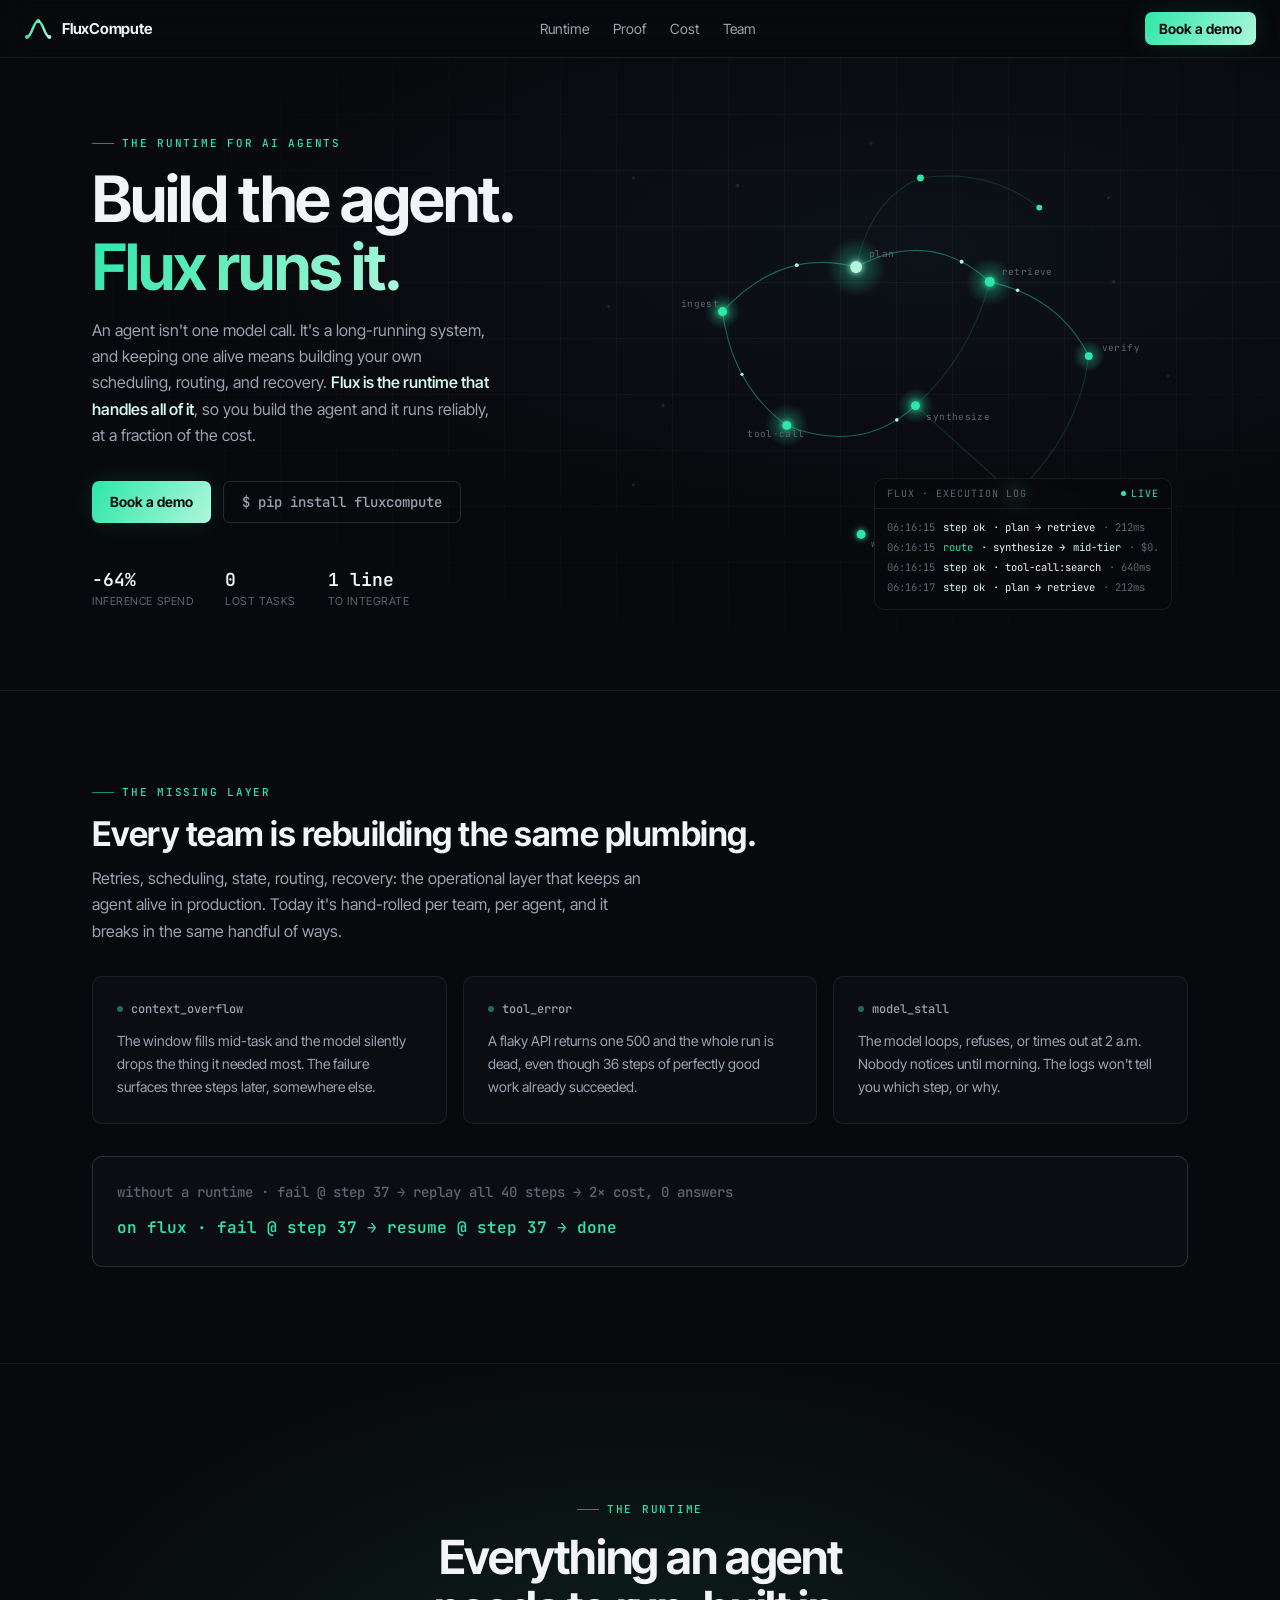
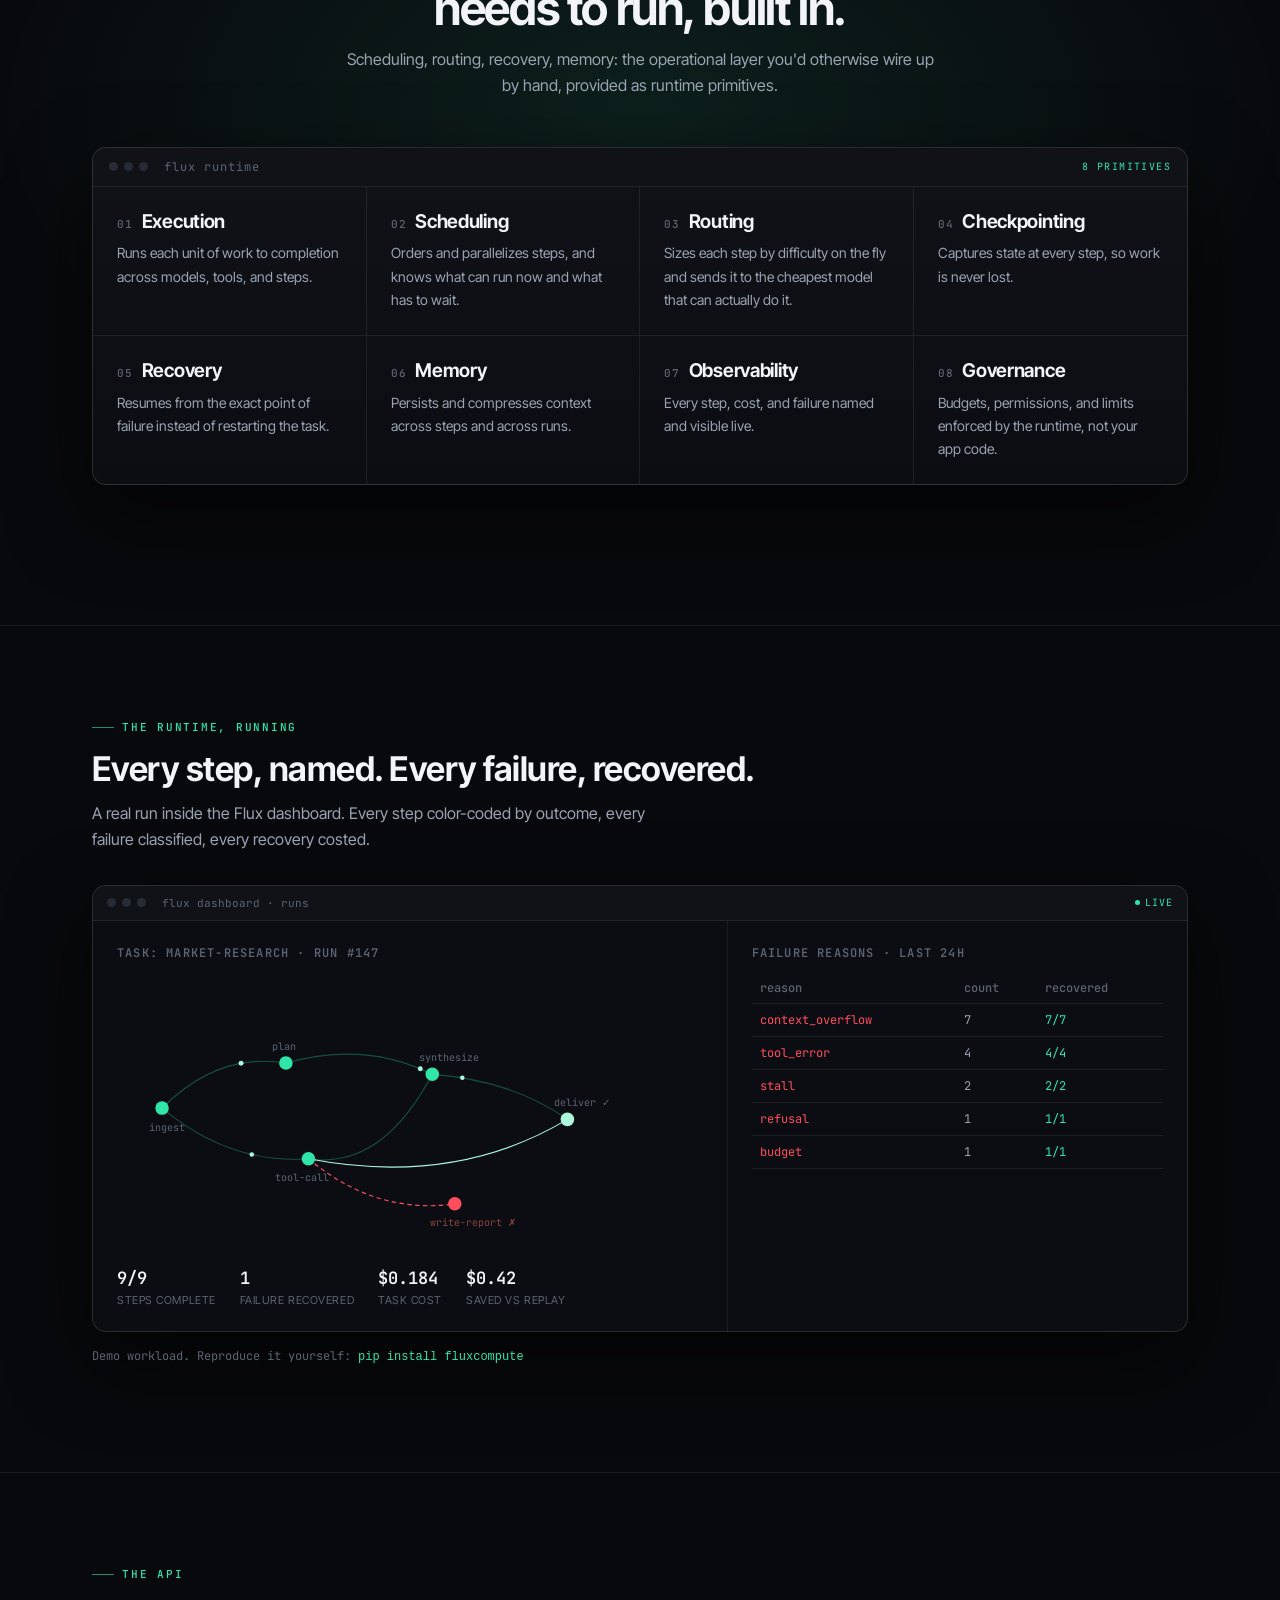
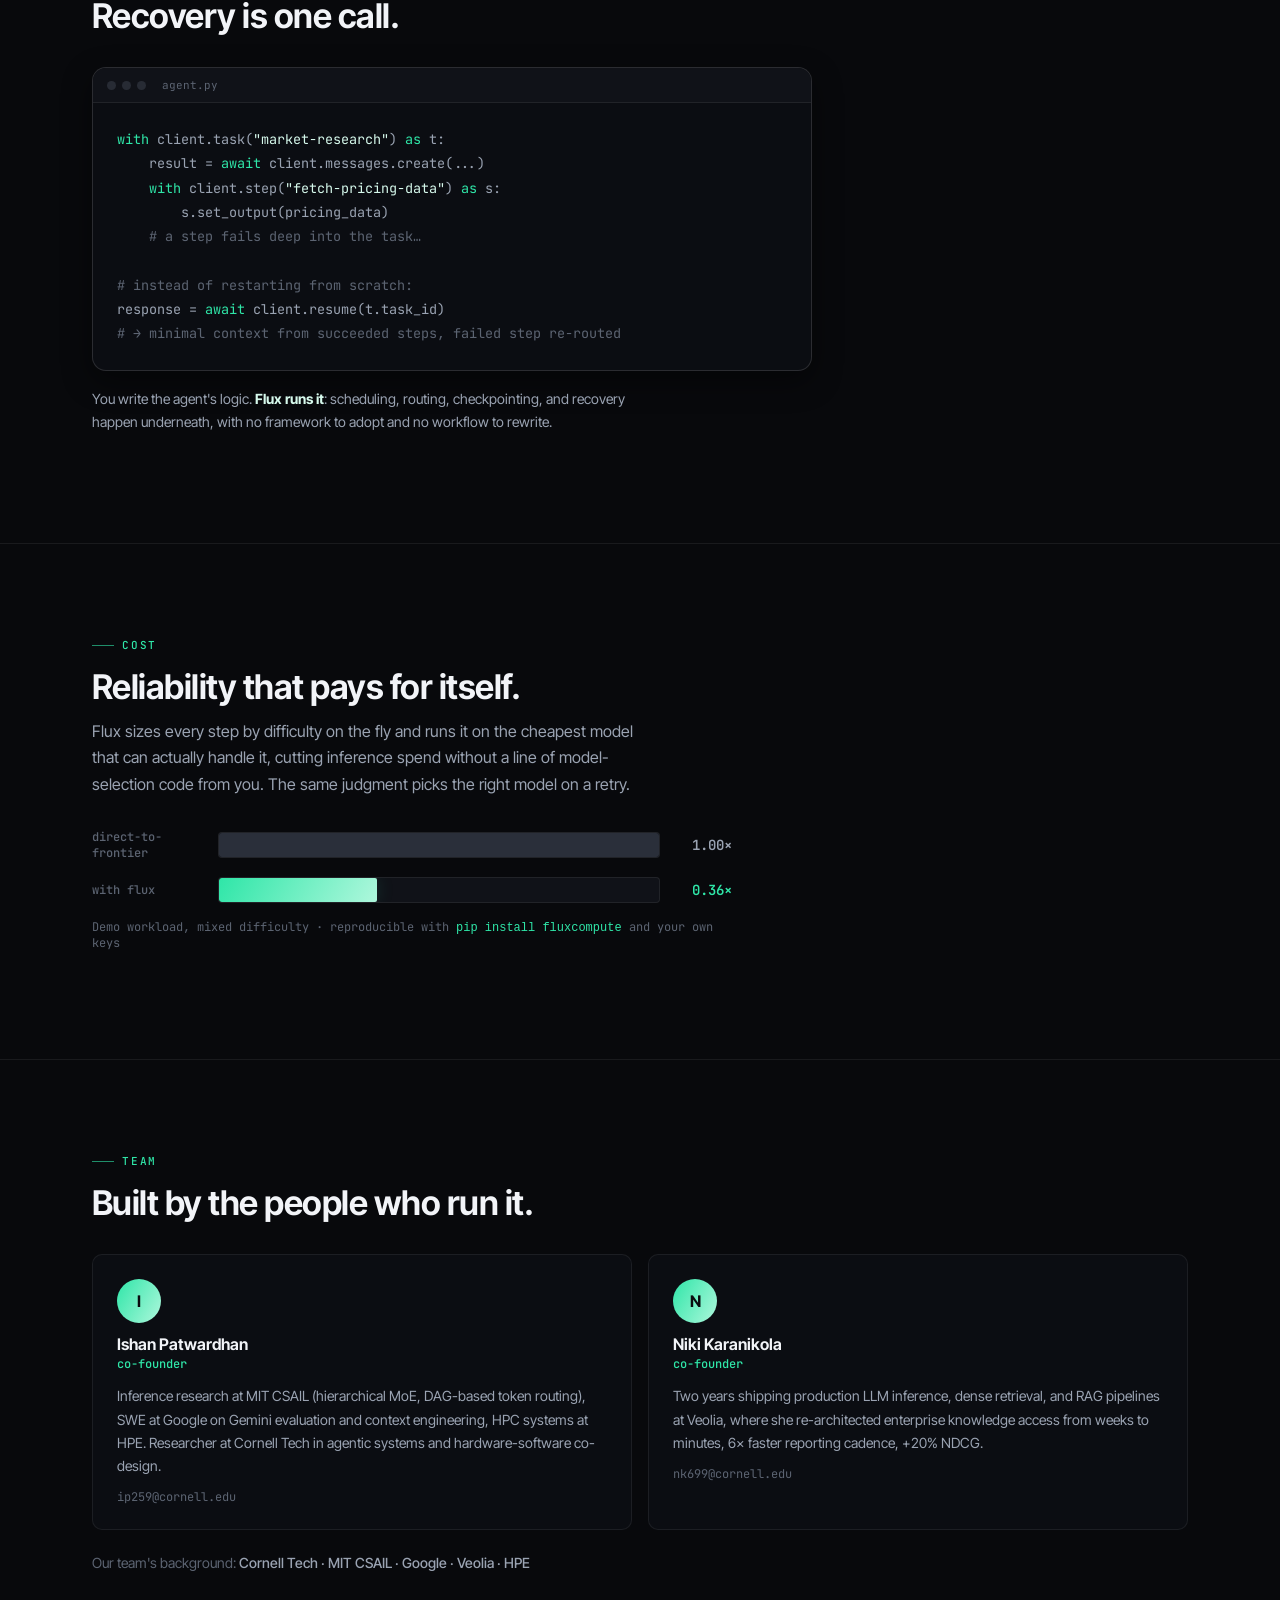
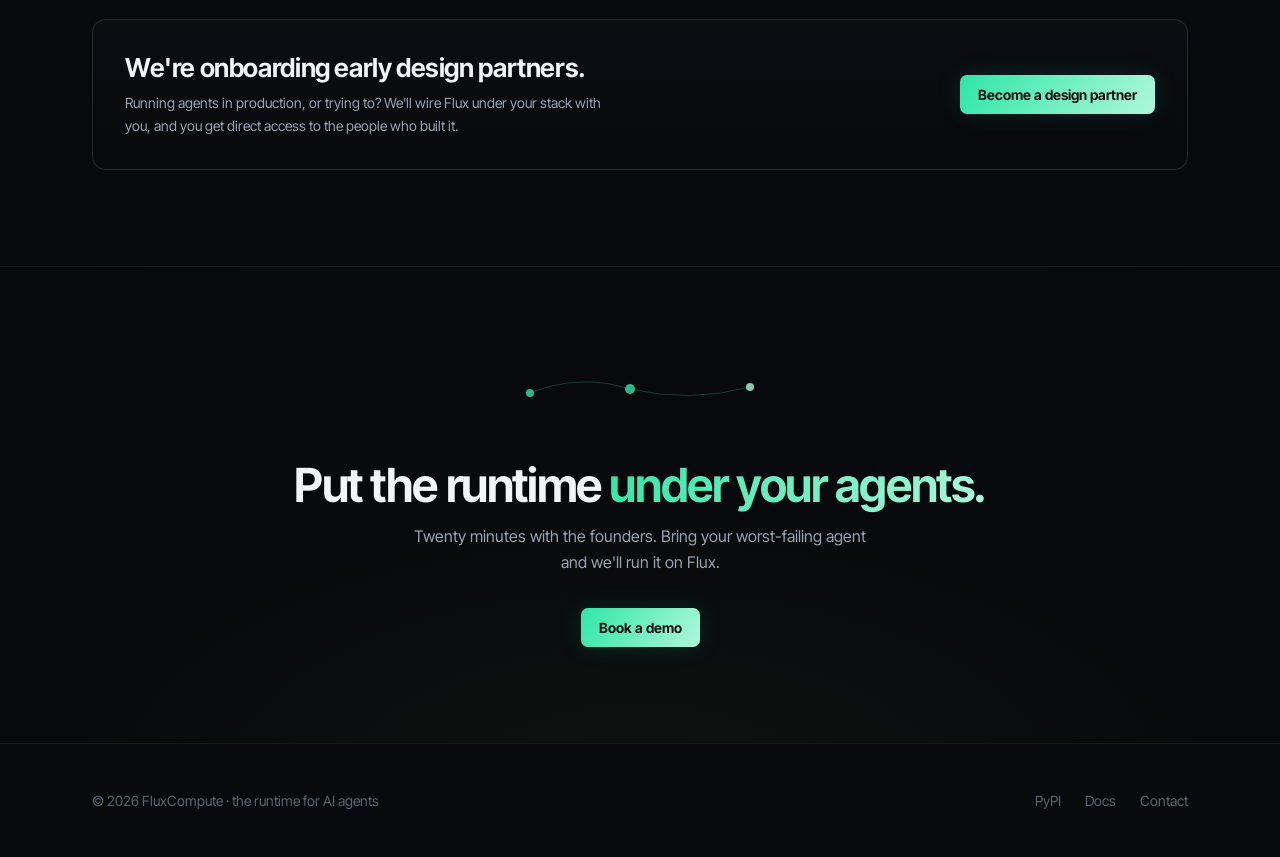
==== commit 4a2e21ba: "tighten hero lede, drop em dashes site-wide, reword proof/code copy" ====
--- a/index.html
+++ b/index.html
@@ -3,8 +3,8 @@
 <head>
 <meta charset="utf-8"/>
 <meta name="viewport" content="width=device-width,initial-scale=1"/>
-<title>FluxCompute — The runtime for AI agents</title>
-<meta name="description" content="FluxCompute is the runtime for AI agents — scheduling, routing, recovery, memory, and observability as primitives. You build the agent; Flux runs it reliably, at a fraction of the inference cost."/>
+<title>FluxCompute · The runtime for AI agents</title>
+<meta name="description" content="FluxCompute is the runtime for AI agents: scheduling, routing, recovery, memory, and observability as primitives. You build the agent, and Flux runs it reliably at a fraction of the inference cost."/>
 <link rel="icon" href="/favicon.ico" sizes="any"/>
 <link rel="icon" href="/favicon.svg" type="image/svg+xml"/>
 <link rel="icon" type="image/png" sizes="96x96" href="/favicon-96.png"/>
@@ -366,7 +366,7 @@
     <div class="copy">
       <div class="eyebrow">The runtime for AI agents</div>
       <h1>Build the agent.<br/><span class="lit">Flux runs it.</span></h1>
-      <p class="lede">An agent isn't a model call — it's a long-running system that spans models, tools, and memory, and every team ends up hand-wiring its own scheduling, routing, and recovery to keep one alive. <b>Flux is the runtime that handles all of it</b> — you build the agent, and it runs reliably, at a fraction of the inference cost.</p>
+      <p class="lede">An agent isn't one model call. It's a long-running system, and keeping one alive means building your own scheduling, routing, and recovery. <b>Flux is the runtime that handles all of it</b>, so you build the agent and it runs reliably, at a fraction of the cost.</p>
       <div class="ctas">
         <a class="btn btn-flux" href="mailto:ip259@cornell.edu?subject=FluxCompute%20demo">Book a demo</a>
         <a class="btn btn-ghost btn-mono" href="https://pypi.org/project/fluxcompute/0.1.0/">$ pip install fluxcompute</a>
@@ -484,7 +484,7 @@
   <div class="container">
     <div class="eyebrow reveal">The missing layer</div>
     <h2 class="sec reveal">Every team is rebuilding the same plumbing.</h2>
-    <p class="sec-lede reveal">Retries, scheduling, state, routing, recovery — the operational layer that keeps an agent alive in production. Today it's hand-rolled per team, per agent, and it breaks in the same handful of ways.</p>
+    <p class="sec-lede reveal">Retries, scheduling, state, routing, recovery: the operational layer that keeps an agent alive in production. Today it's hand-rolled per team, per agent, and it breaks in the same handful of ways.</p>
     <div class="fail-cards">
       <div class="fail-card reveal">
         <div class="fh">context_overflow</div>
@@ -492,7 +492,7 @@
       </div>
       <div class="fail-card reveal">
         <div class="fh">tool_error</div>
-        <p>A flaky API returns one 500 and the whole run is dead — even though 36 steps of perfectly good work already succeeded.</p>
+        <p>A flaky API returns one 500 and the whole run is dead, even though 36 steps of perfectly good work already succeeded.</p>
       </div>
       <div class="fail-card reveal">
         <div class="fh">model_stall</div>
@@ -511,12 +511,12 @@
   <div class="container">
     <div class="eyebrow reveal">The runtime</div>
     <h2 class="sec reveal">Everything an agent needs to run, built in.</h2>
-    <p class="sec-lede reveal">Scheduling, routing, recovery, memory — the operational layer you'd otherwise wire up by hand, provided as runtime primitives.</p>
+    <p class="sec-lede reveal">Scheduling, routing, recovery, memory: the operational layer you'd otherwise wire up by hand, provided as runtime primitives.</p>
     <div class="runtime-panel reveal">
       <div class="rp-bar"><i></i><i></i><i></i><span>flux runtime</span><span class="live">8 PRIMITIVES</span></div>
       <div class="rp-grid">
         <div class="prim"><div class="ph"><span class="pi">01</span><span class="pn">Execution</span></div><p>Runs each unit of work to completion across models, tools, and steps.</p></div>
-        <div class="prim"><div class="ph"><span class="pi">02</span><span class="pn">Scheduling</span></div><p>Orders and parallelizes steps — it knows what can run now and what has to wait.</p></div>
+        <div class="prim"><div class="ph"><span class="pi">02</span><span class="pn">Scheduling</span></div><p>Orders and parallelizes steps, and knows what can run now and what has to wait.</p></div>
         <div class="prim"><div class="ph"><span class="pi">03</span><span class="pn">Routing</span></div><p>Sizes each step by difficulty on the fly and sends it to the cheapest model that can actually do it.</p></div>
         <div class="prim"><div class="ph"><span class="pi">04</span><span class="pn">Checkpointing</span></div><p>Captures state at every step, so work is never lost.</p></div>
         <div class="prim"><div class="ph"><span class="pi">05</span><span class="pn">Recovery</span></div><p>Resumes from the exact point of failure instead of restarting the task.</p></div>
@@ -532,9 +532,9 @@
   <div class="container">
     <div class="eyebrow reveal">The runtime, running</div>
     <h2 class="sec reveal">Every step, named. Every failure, recovered.</h2>
-    <p class="sec-lede reveal">A real run inside the Flux dashboard — every step colored by status, each failure classified, each recovery costed.</p>
+    <p class="sec-lede reveal">A real run inside the Flux dashboard. Every step color-coded by outcome, every failure classified, every recovery costed.</p>
     <div class="dash reveal">
-      <div class="bar"><i></i><i></i><i></i><span>flux dashboard — runs</span><span class="live">LIVE</span></div>
+      <div class="bar"><i></i><i></i><i></i><span>flux dashboard · runs</span><span class="live">LIVE</span></div>
       <div class="dash-body">
         <div class="dash-left">
           <h4>task: market-research · run #147</h4>
@@ -590,14 +590,14 @@
         </div>
       </div>
     </div>
-    <p class="dash-caption reveal">Demo workload — reproduce it yourself: <code>pip install fluxcompute</code></p>
+    <p class="dash-caption reveal">Demo workload. Reproduce it yourself: <code>pip install fluxcompute</code></p>
   </div>
 </section>
 
 <section class="codesec" id="code">
   <div class="container">
     <div class="eyebrow reveal">The API</div>
-    <h2 class="sec reveal">Resume is one call.</h2>
+    <h2 class="sec reveal">Recovery is one call.</h2>
     <div class="term reveal">
       <div class="bar"><i></i><i></i><i></i><span>agent.py</span></div>
       <pre><span class="kw">with</span> client.task(<span class="str">"market-research"</span>) <span class="kw">as</span> t:
@@ -610,7 +610,7 @@
 response = <span class="kw">await</span> client.resume(t.task_id)
 <span class="cm"># → minimal context from succeeded steps, failed step re-routed</span></pre>
     </div>
-    <p class="code-kicker reveal">You write the agent's logic. <b>Flux runs it</b> — scheduling, routing, checkpointing, and recovery happen underneath, with no framework to adopt and no workflow to rewrite.</p>
+    <p class="code-kicker reveal">You write the agent's logic. <b>Flux runs it</b>: scheduling, routing, checkpointing, and recovery happen underneath, with no framework to adopt and no workflow to rewrite.</p>
   </div>
 </section>
 
@@ -618,7 +618,7 @@
   <div class="container">
     <div class="eyebrow reveal">Cost</div>
     <h2 class="sec reveal">Reliability that pays for itself.</h2>
-    <p class="sec-lede reveal">Flux sizes every step by difficulty on the fly and runs it on the cheapest model that can actually handle it — cutting inference spend without a line of model-selection code from you. The same judgment picks the right model on a retry.</p>
+    <p class="sec-lede reveal">Flux sizes every step by difficulty on the fly and runs it on the cheapest model that can actually handle it, cutting inference spend without a line of model-selection code from you. The same judgment picks the right model on a retry.</p>
     <div class="meter-wrap reveal">
       <div class="meter-row m-base"><div class="lab">direct-to-frontier</div><div class="meter-track"><div class="meter-fill"></div></div><div class="val">1.00×</div></div>
       <div class="meter-row m-flux"><div class="lab">with flux</div><div class="meter-track"><div class="meter-fill"></div></div><div class="val">0.36×</div></div>
@@ -643,7 +643,7 @@
         <div class="av">N</div>
         <h3>Niki Karanikola</h3>
         <div class="role">co-founder</div>
-        <p>Two years shipping production LLM inference, dense retrieval, and RAG pipelines at Veolia — re-architected enterprise knowledge access from weeks to minutes, 6× faster reporting cadence, +20% NDCG.</p>
+        <p>Two years shipping production LLM inference, dense retrieval, and RAG pipelines at Veolia, where she re-architected enterprise knowledge access from weeks to minutes, 6× faster reporting cadence, +20% NDCG.</p>
         <a class="mail" href="mailto:nk699@cornell.edu">nk699@cornell.edu</a>
       </div>
     </div>
@@ -651,7 +651,7 @@
     <div class="partner reveal">
       <div>
         <h3>We're onboarding early design partners.</h3>
-        <p>Running agents in production — or trying to? We'll wire Flux under your stack with you, and you get direct access to the people who built it.</p>
+        <p>Running agents in production, or trying to? We'll wire Flux under your stack with you, and you get direct access to the people who built it.</p>
       </div>
       <a class="btn btn-flux" href="mailto:ip259@cornell.edu?subject=FluxCompute%20design%20partner">Become a design partner</a>
     </div>
@@ -675,7 +675,7 @@
 
 <footer>
   <div class="container cols">
-    <div>© 2026 FluxCompute — the runtime for AI agents</div>
+    <div>© 2026 FluxCompute · the runtime for AI agents</div>
     <div class="flinks">
       <a href="https://pypi.org/project/fluxcompute/0.1.0/">PyPI</a>
       <a href="https://docs.fluxcompute.dev">Docs</a>
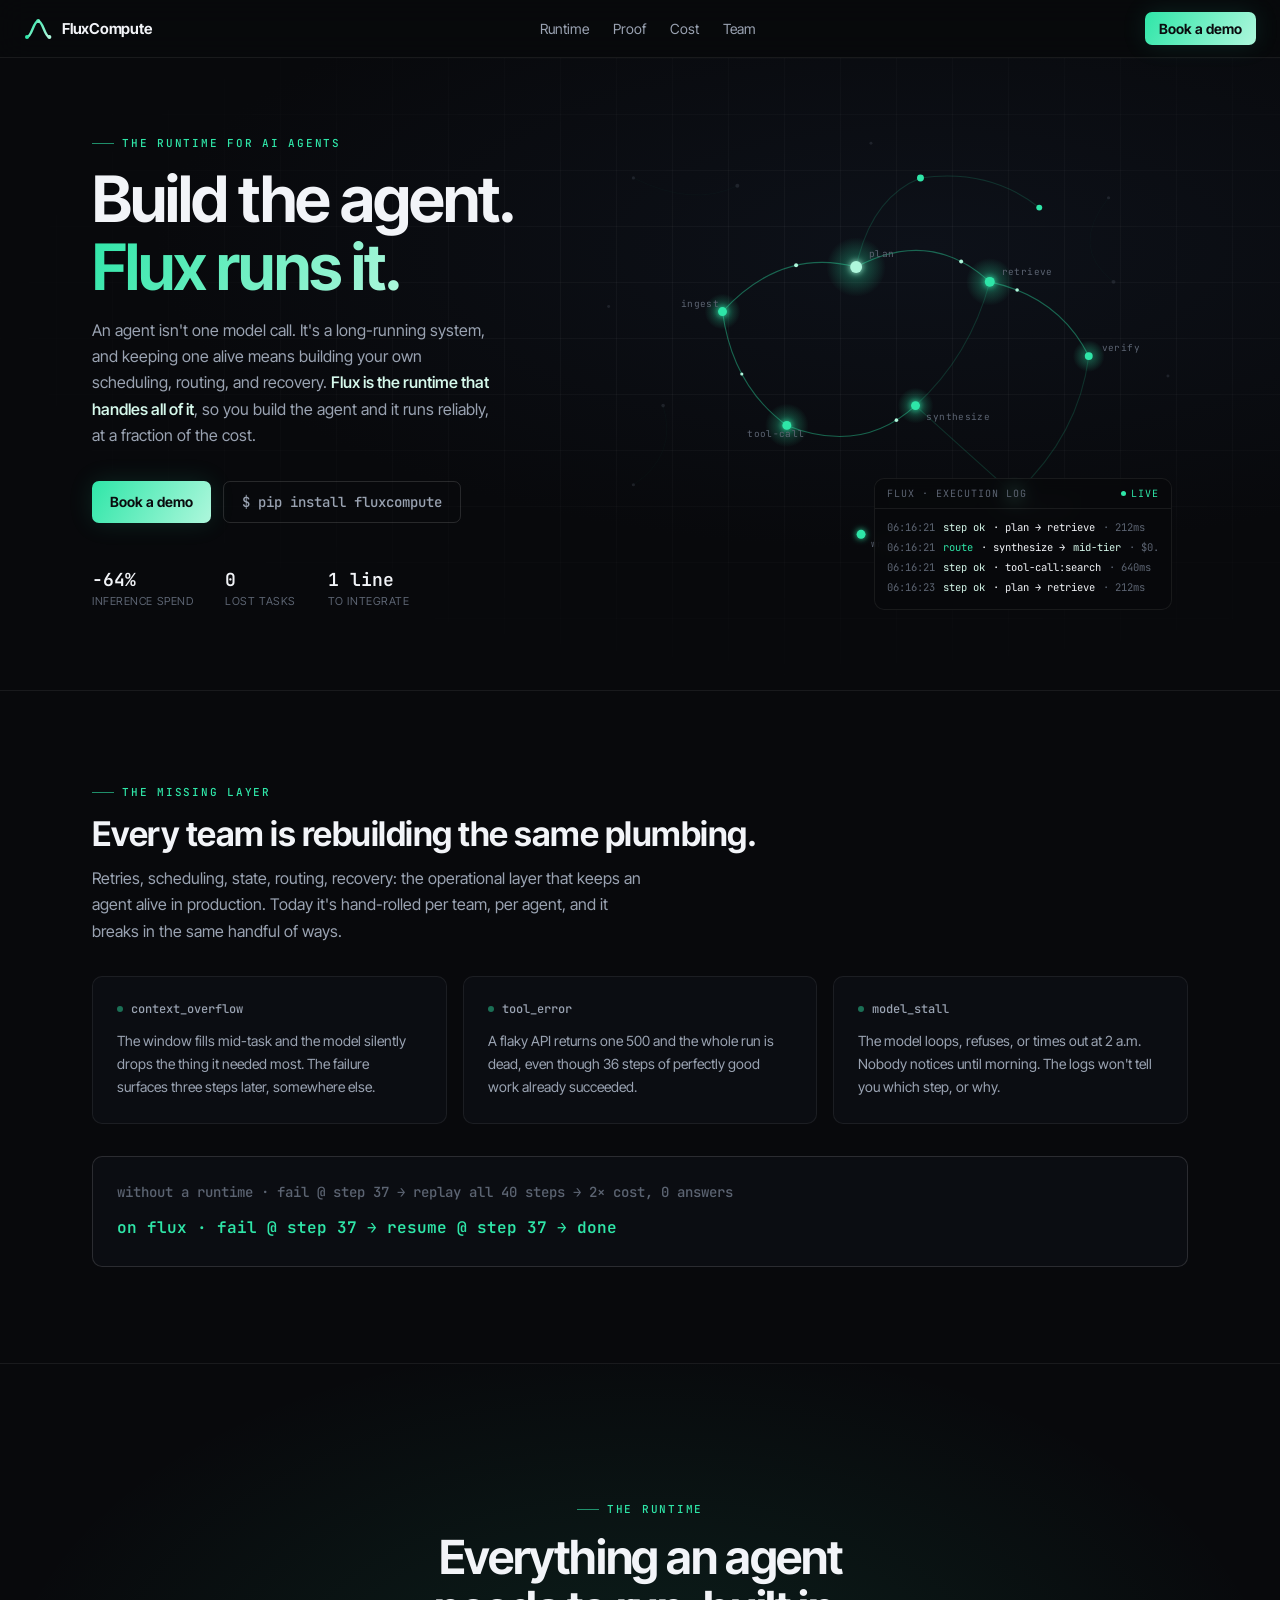
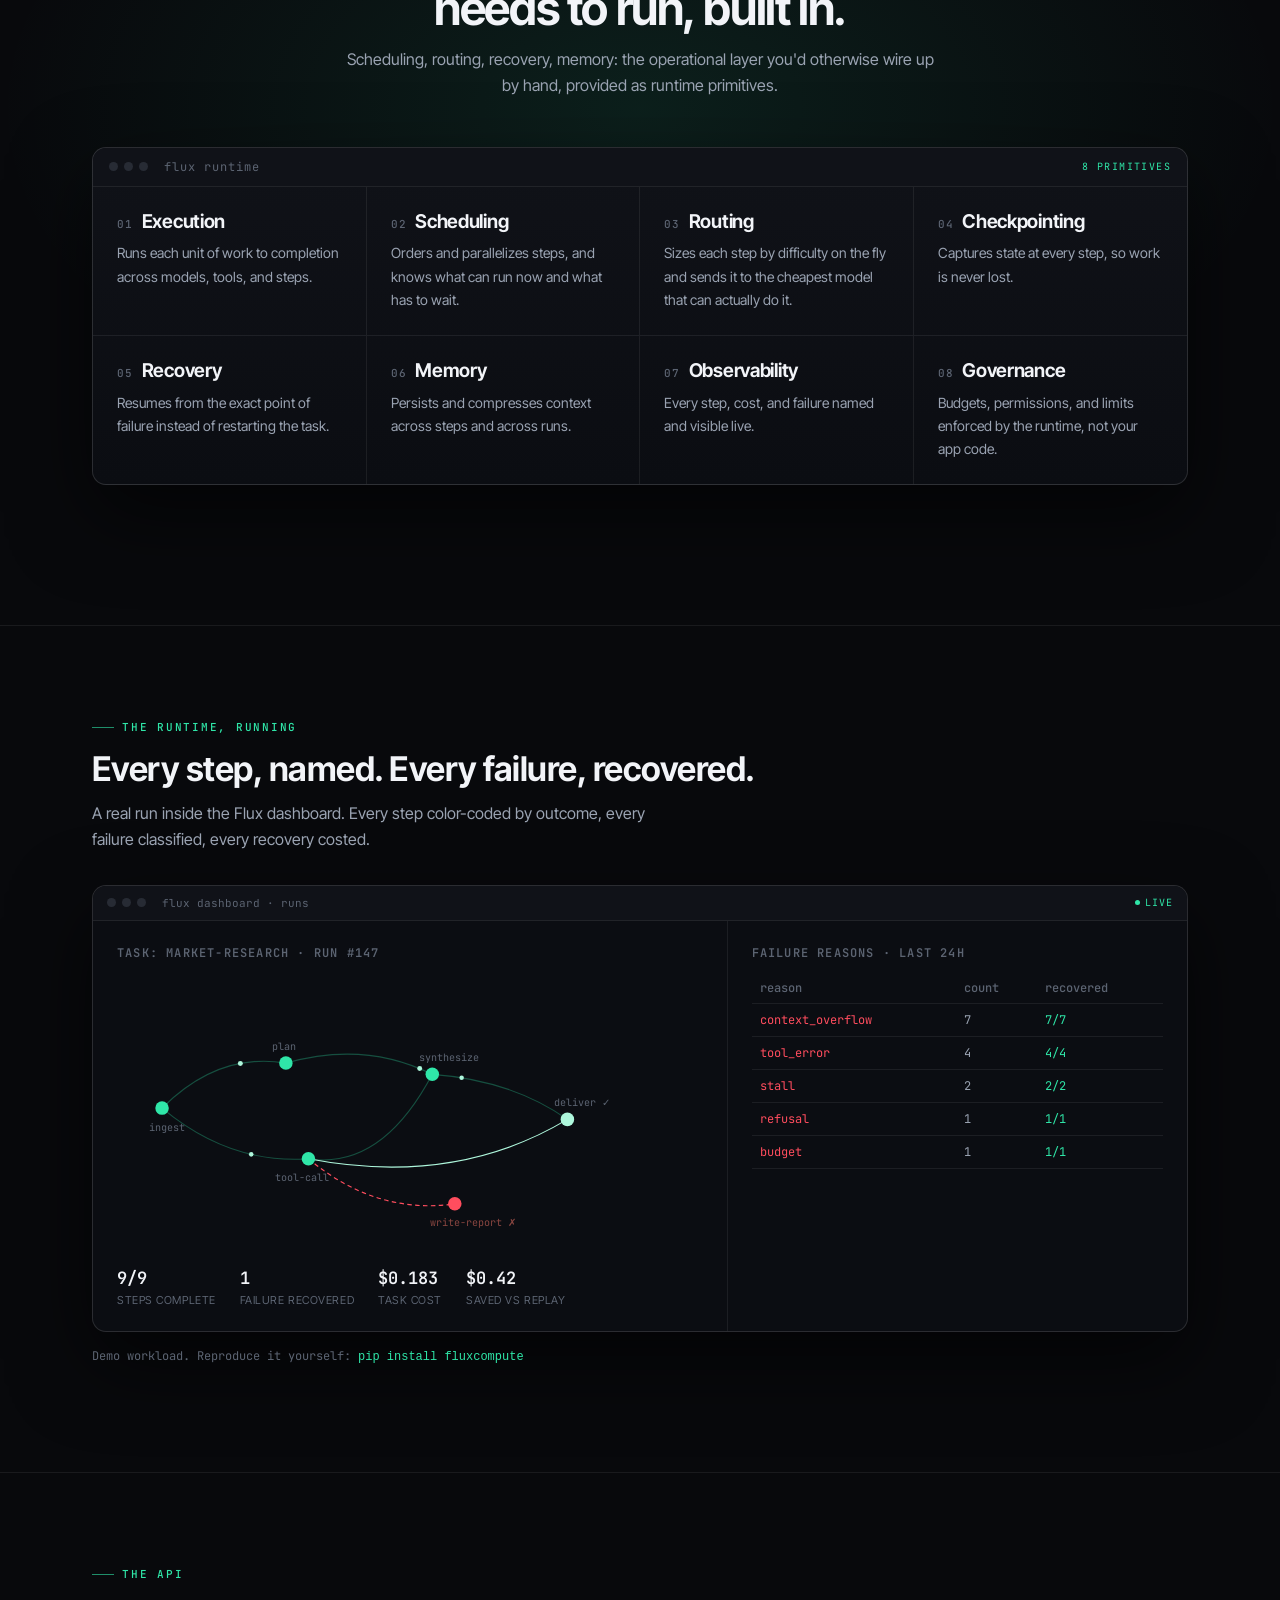
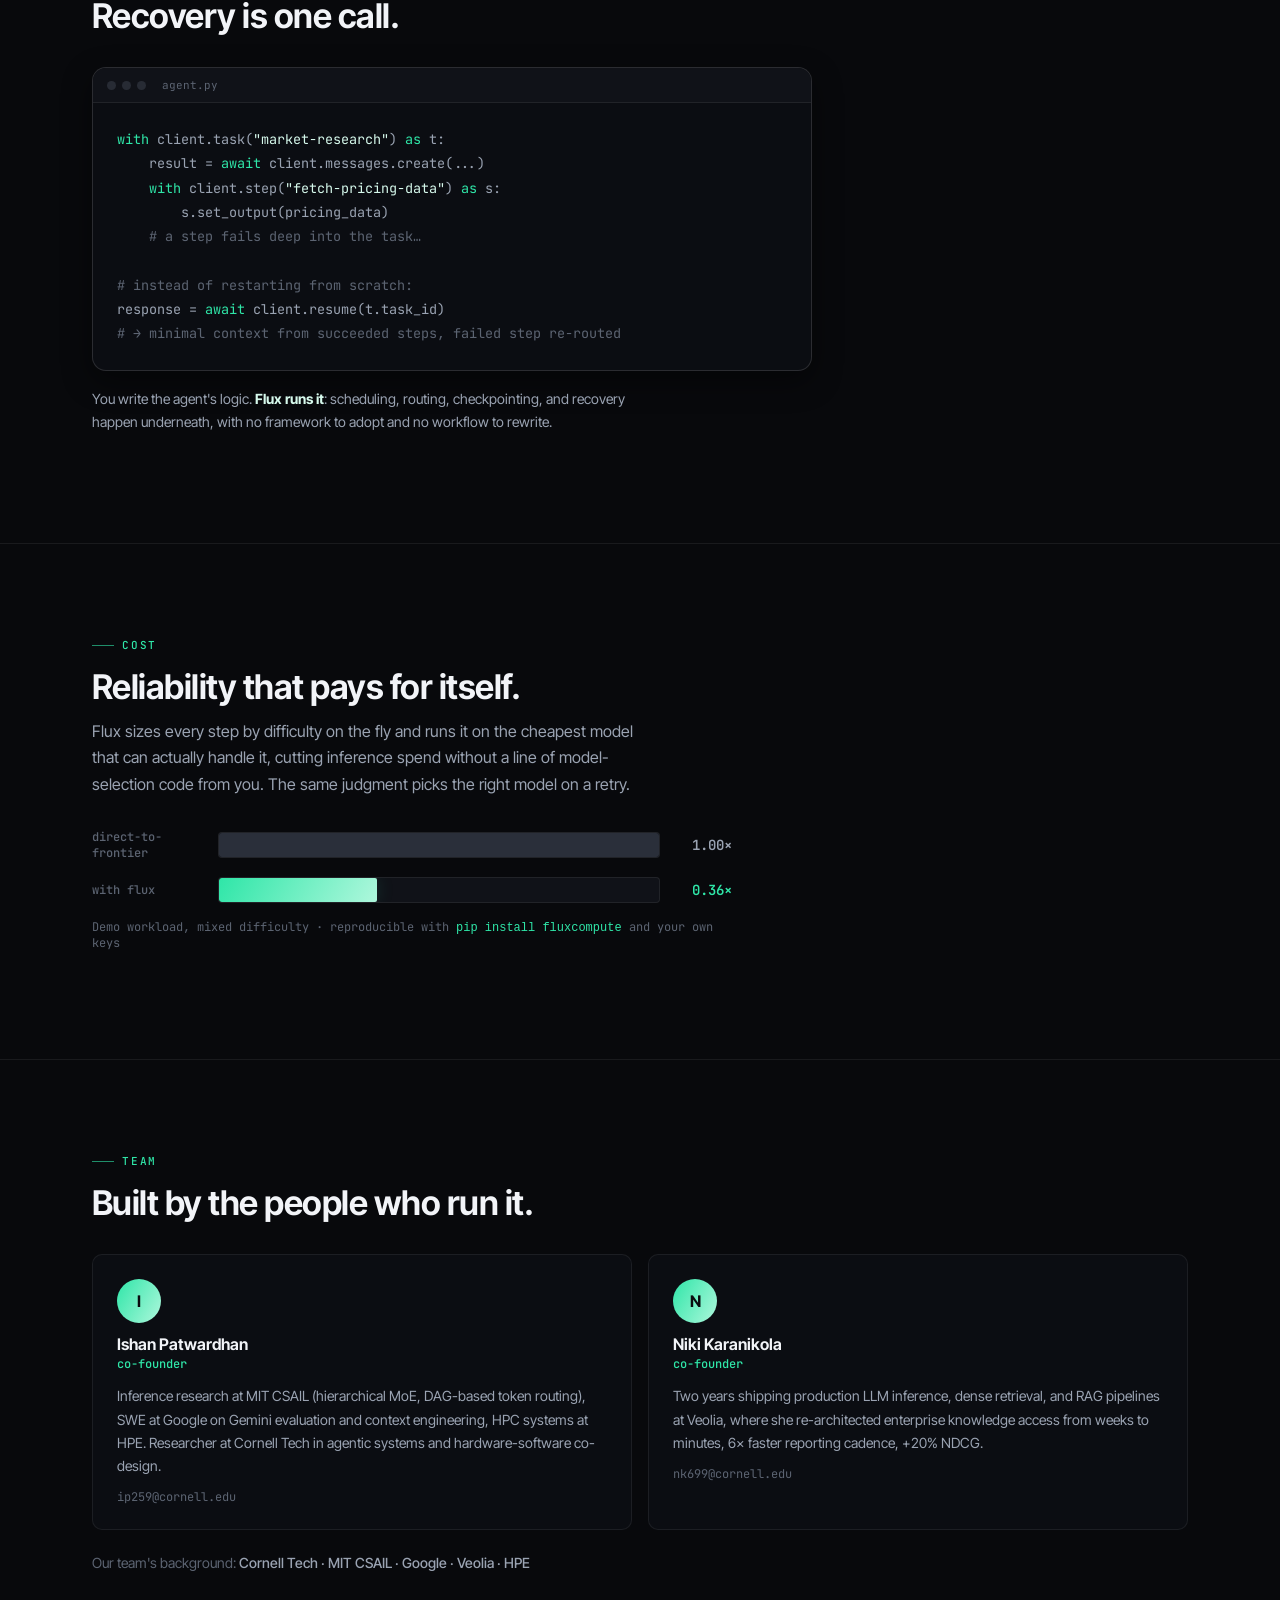
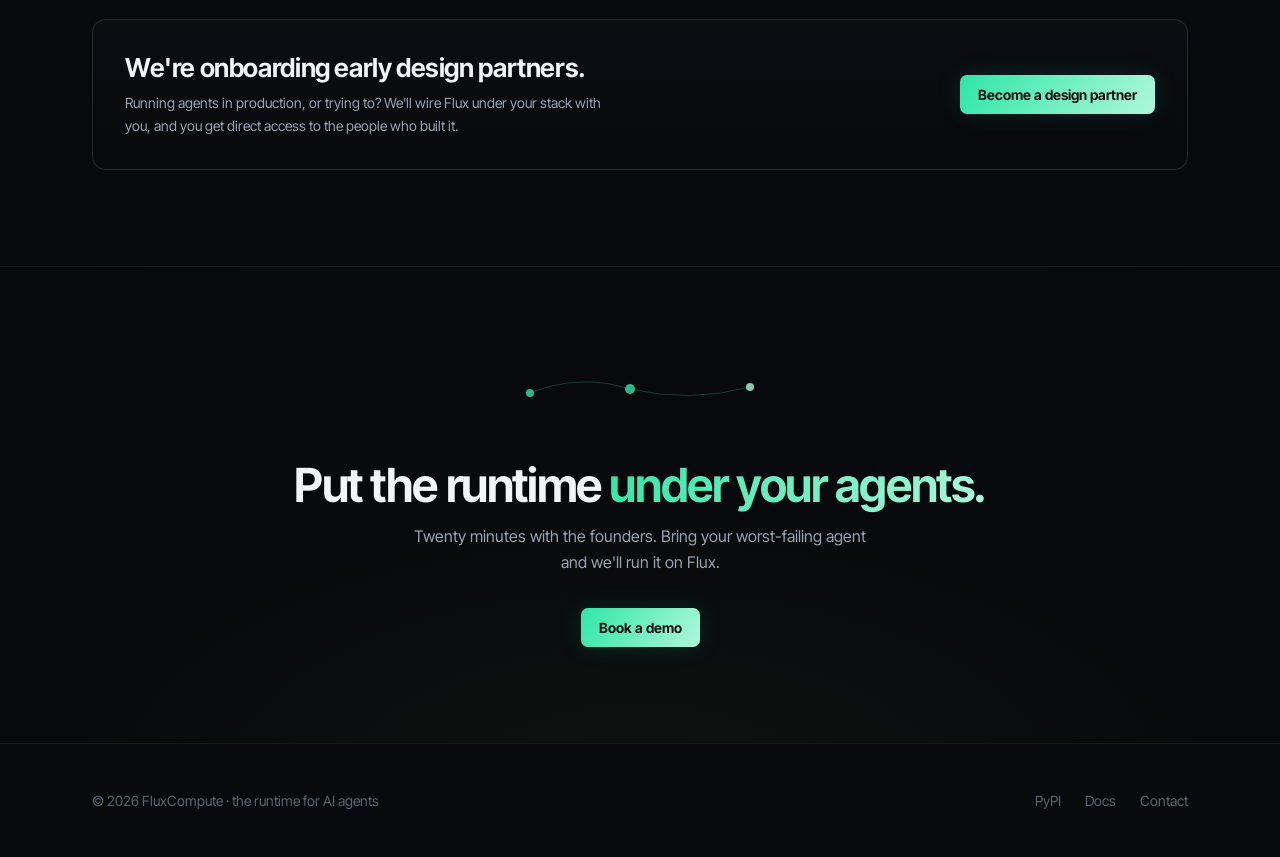
==== commit fe304caa: "Add docs site for docs.fluxcompute.dev docs.fluxcompute.dev returned 404 (x-vercel-error: DEPLOYMENT" ====
--- a/index.html
+++ b/index.html
@@ -677,7 +677,7 @@
   <div class="container cols">
     <div>© 2026 FluxCompute · the runtime for AI agents</div>
     <div class="flinks">
-      <a href="https://pypi.org/project/fluxcompute/0.1.0/">PyPI</a>
+      <a href="https://pypi.org/project/fluxcompute/">PyPI</a>
       <a href="https://docs.fluxcompute.dev">Docs</a>
       <a href="mailto:ip259@cornell.edu">Contact</a>
     </div>
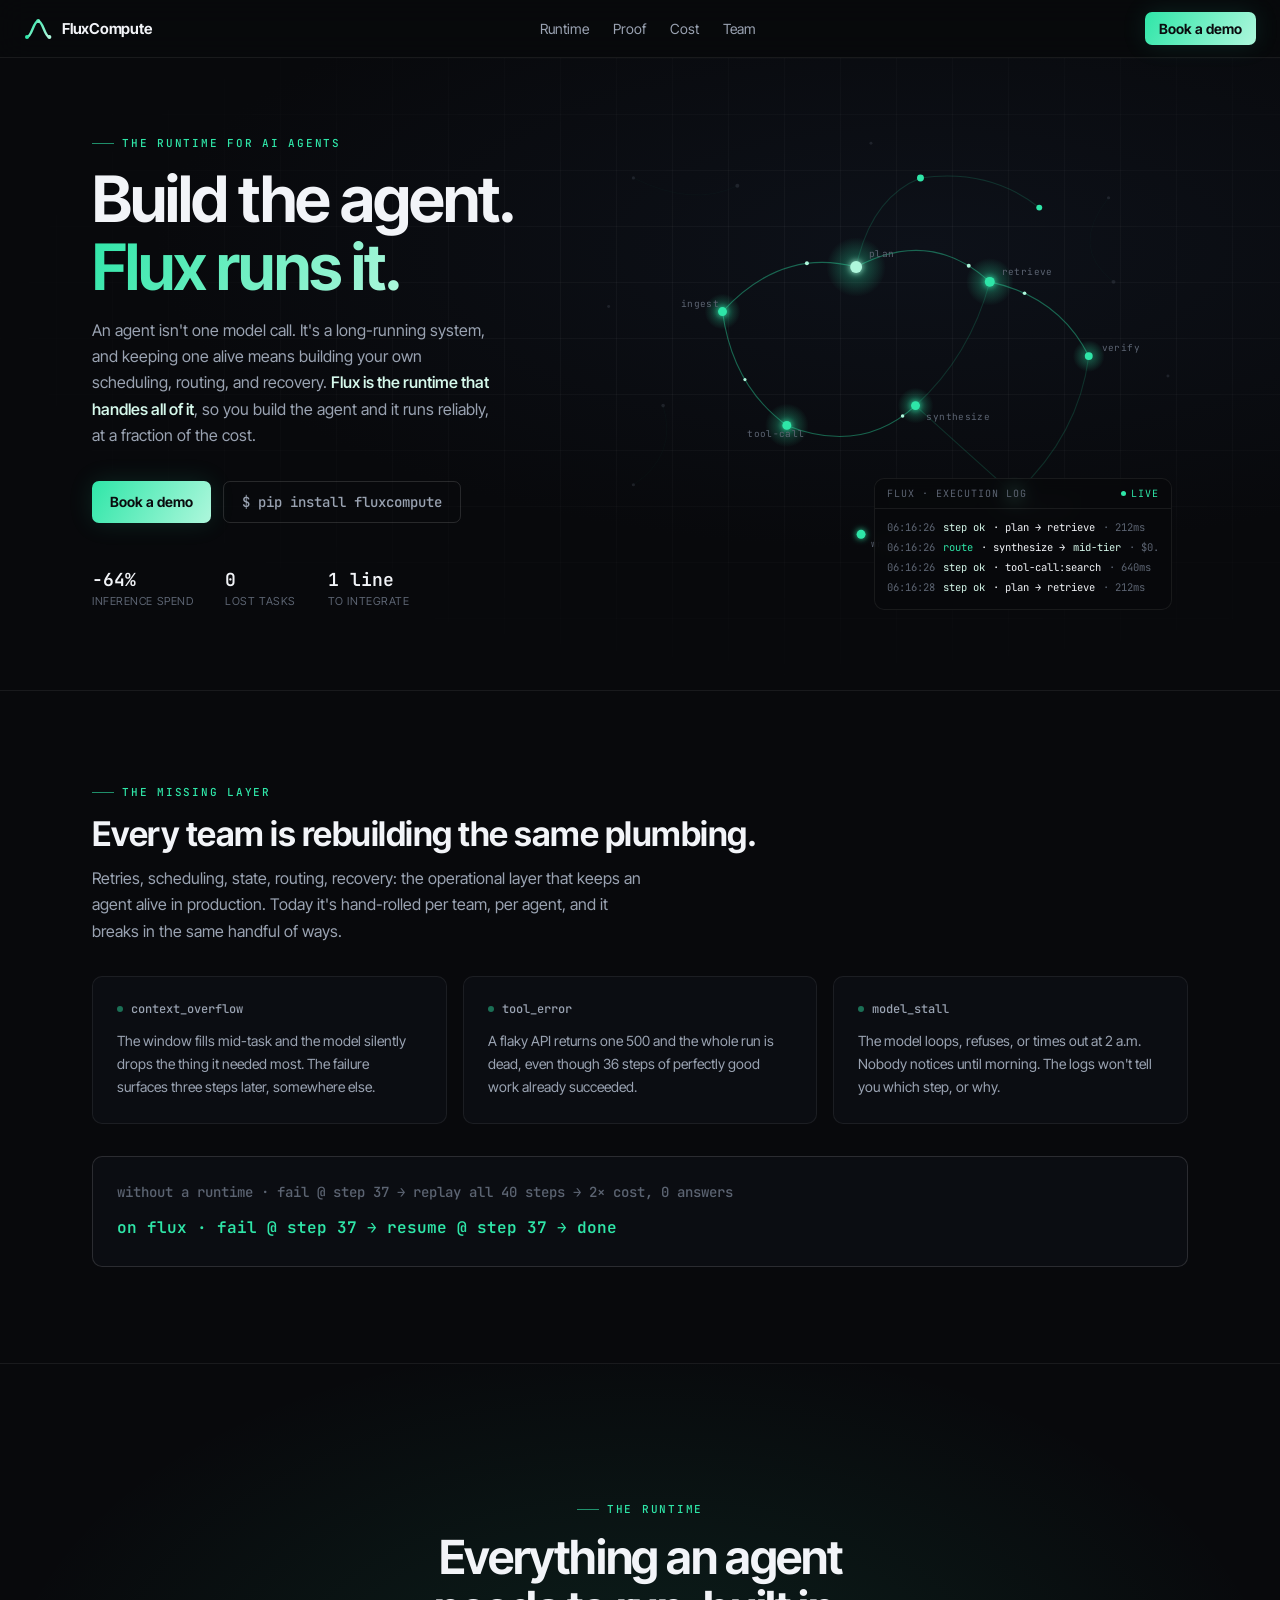
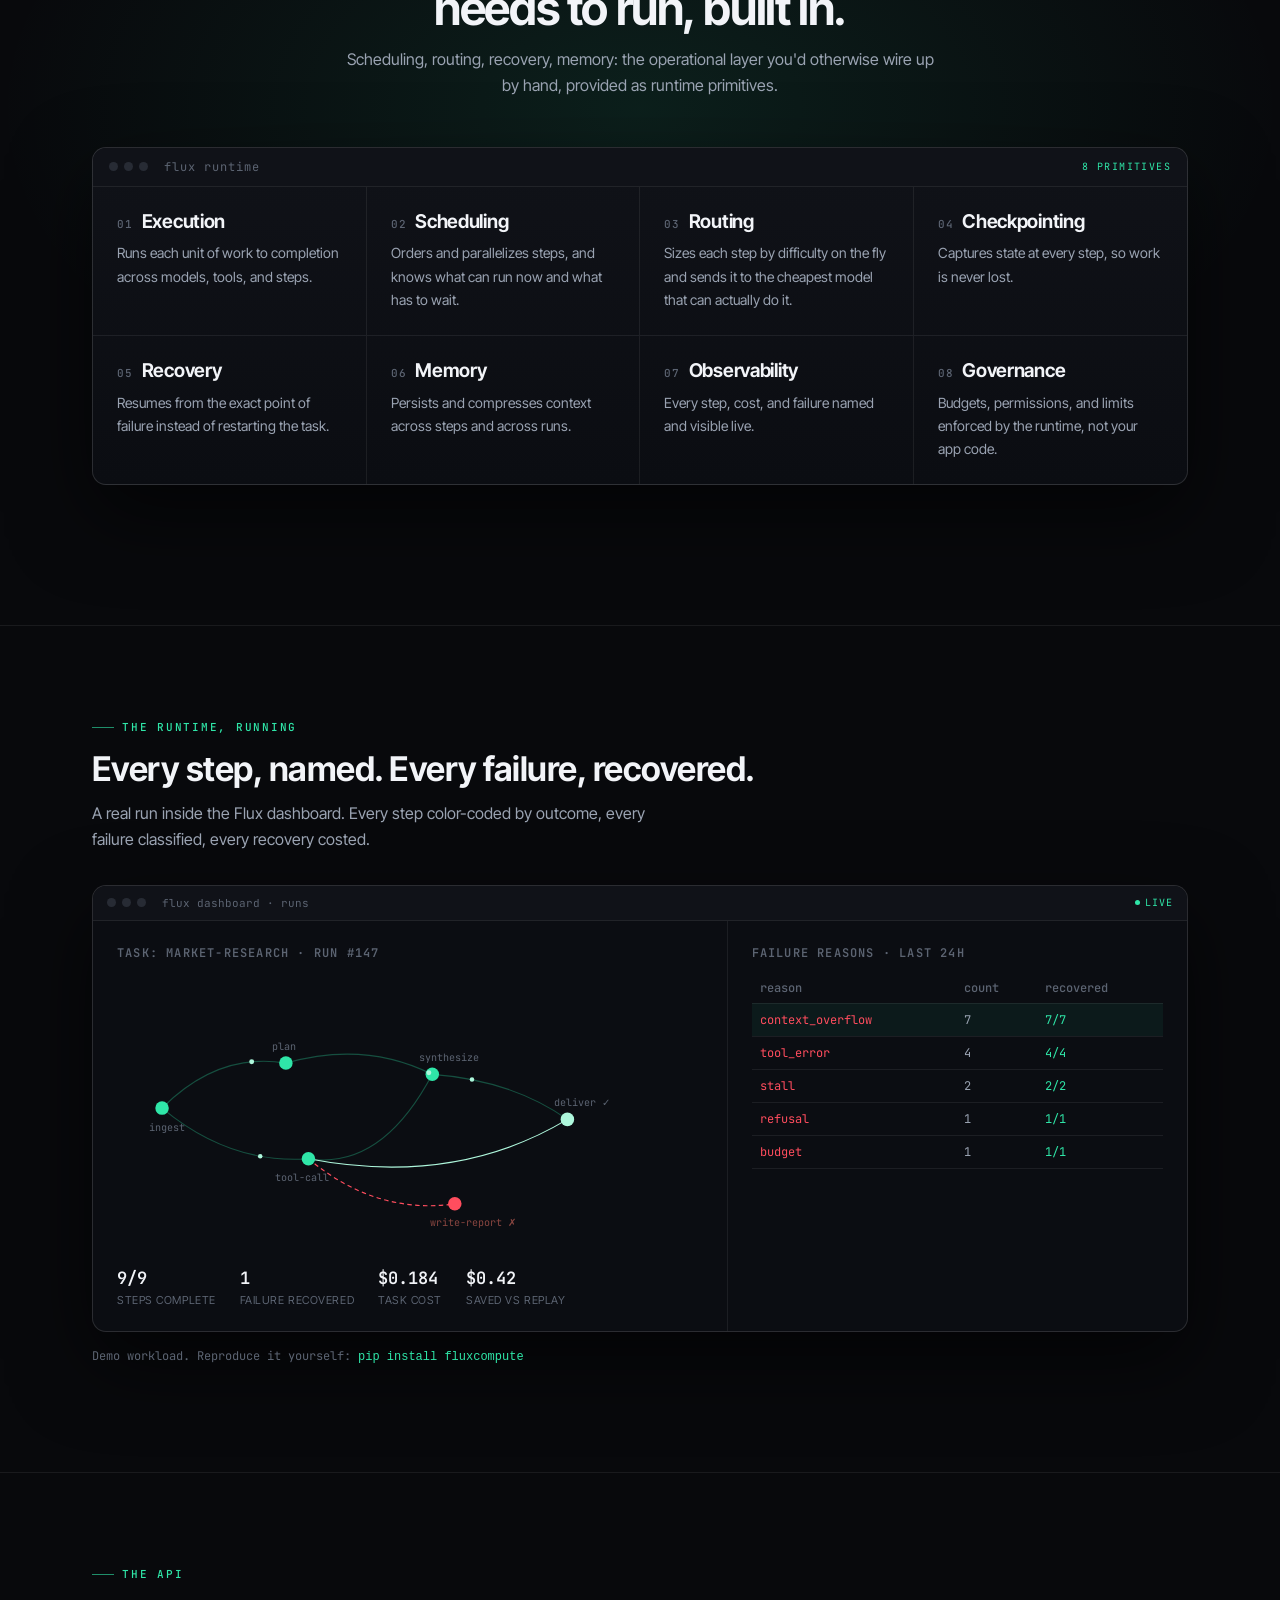
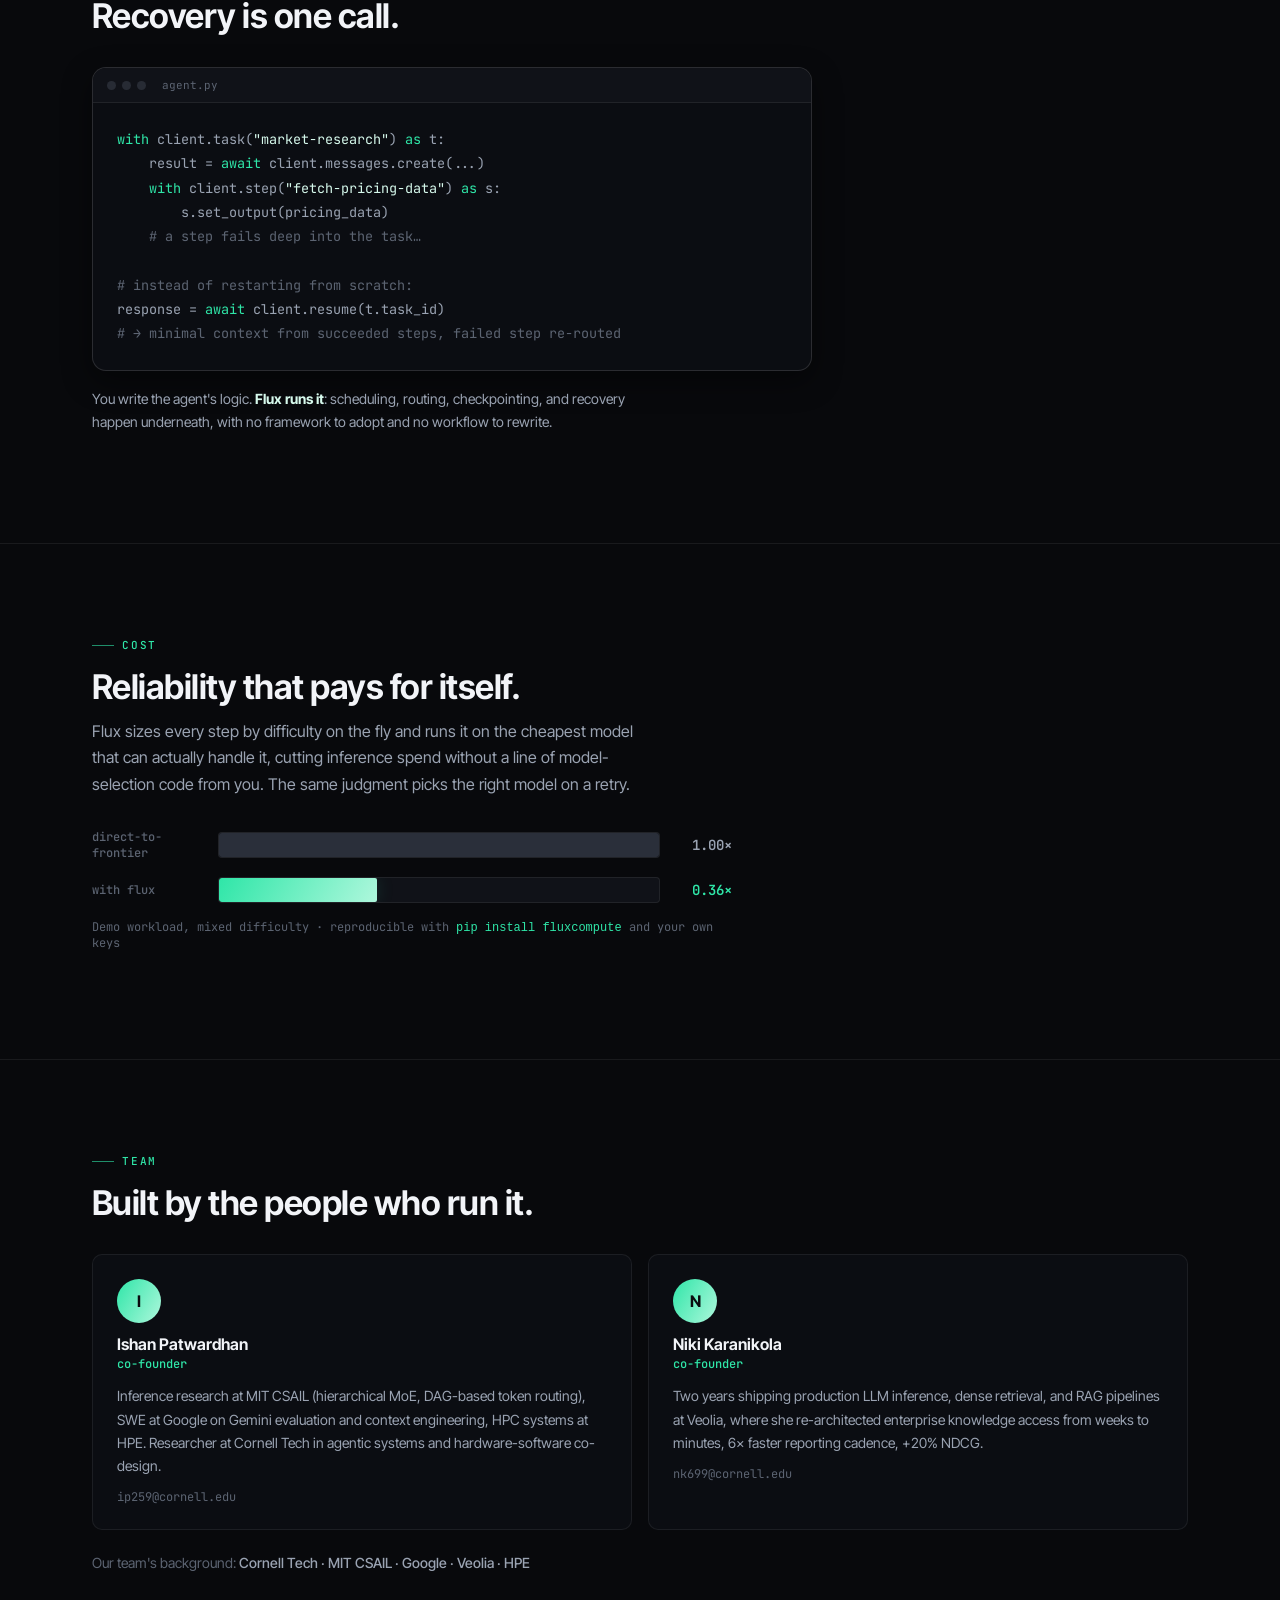
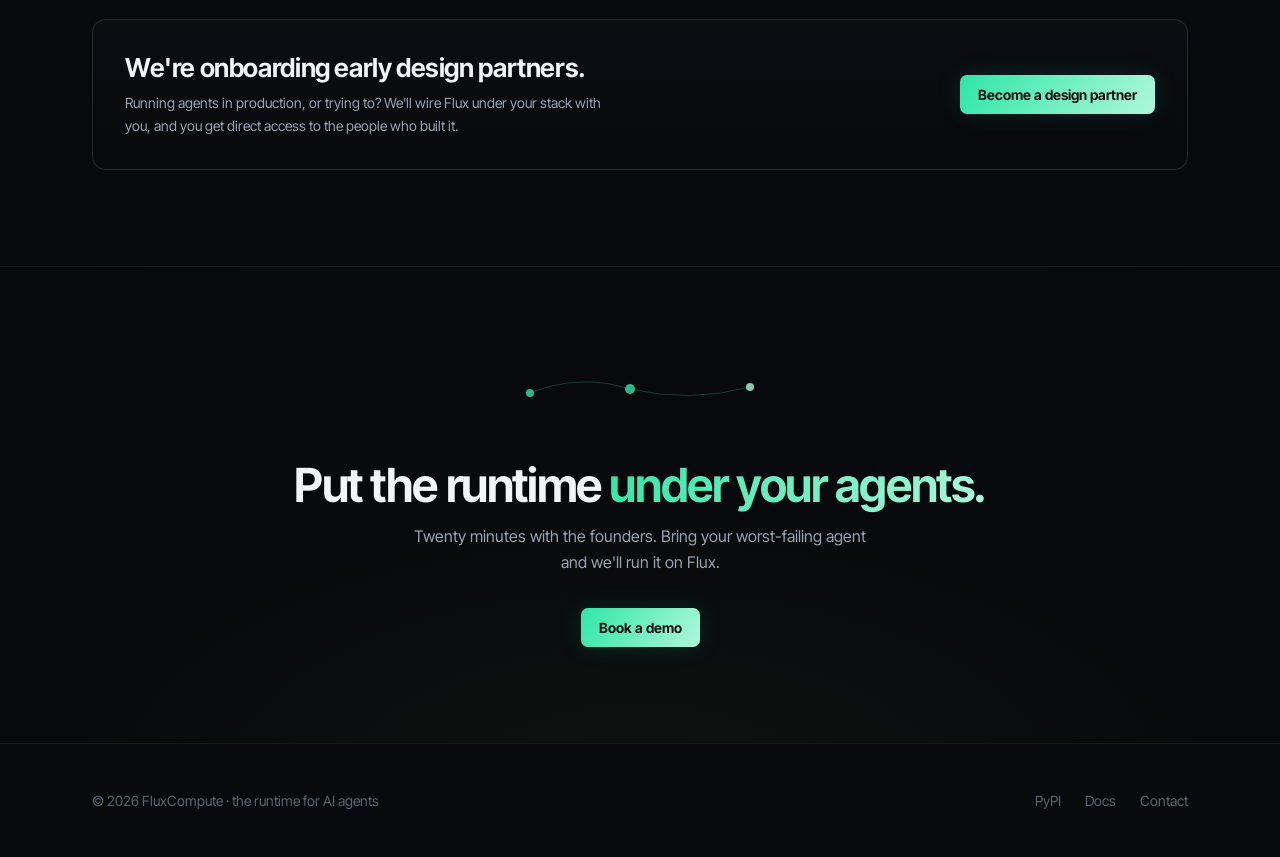
==== commit 167ff093: "Book a demo: route every CTA through /demo → Cal.com The buttons opened a mailto: draft, which does " ====
--- a/index.html
+++ b/index.html
@@ -355,7 +355,7 @@
     <a href="#cost">Cost</a>
     <a href="#team">Team</a>
   </div>
-  <a class="btn btn-flux" href="mailto:ip259@cornell.edu?subject=FluxCompute%20demo">Book a demo</a>
+  <a class="btn btn-flux" href="/demo?src=site">Book a demo</a>
 </nav>
 
 <main id="top">
@@ -368,8 +368,8 @@
       <h1>Build the agent.<br/><span class="lit">Flux runs it.</span></h1>
       <p class="lede">An agent isn't one model call. It's a long-running system, and keeping one alive means building your own scheduling, routing, and recovery. <b>Flux is the runtime that handles all of it</b>, so you build the agent and it runs reliably, at a fraction of the cost.</p>
       <div class="ctas">
-        <a class="btn btn-flux" href="mailto:ip259@cornell.edu?subject=FluxCompute%20demo">Book a demo</a>
-        <a class="btn btn-ghost btn-mono" href="https://pypi.org/project/fluxcompute/0.1.0/">$ pip install fluxcompute</a>
+        <a class="btn btn-flux" href="/demo?src=site">Book a demo</a>
+        <a class="btn btn-ghost btn-mono" href="https://pypi.org/project/fluxcompute/">$ pip install fluxcompute</a>
       </div>
       <div class="stat-strip">
         <div class="stat"><div class="n">−64%</div><div class="l">inference spend</div></div>
@@ -653,7 +653,7 @@
         <h3>We're onboarding early design partners.</h3>
         <p>Running agents in production, or trying to? We'll wire Flux under your stack with you, and you get direct access to the people who built it.</p>
       </div>
-      <a class="btn btn-flux" href="mailto:ip259@cornell.edu?subject=FluxCompute%20design%20partner">Become a design partner</a>
+      <a class="btn btn-flux" href="/demo?src=site-partner">Become a design partner</a>
     </div>
   </div>
 </section>
@@ -667,7 +667,7 @@
     </svg>
     <h2>Put the runtime <span class="lit">under your agents.</span></h2>
     <p>Twenty minutes with the founders. Bring your worst-failing agent and we'll run it on Flux.</p>
-    <a class="btn btn-flux" href="mailto:ip259@cornell.edu?subject=FluxCompute%20demo">Book a demo</a>
+    <a class="btn btn-flux" href="/demo?src=site">Book a demo</a>
   </div>
 </section>
 
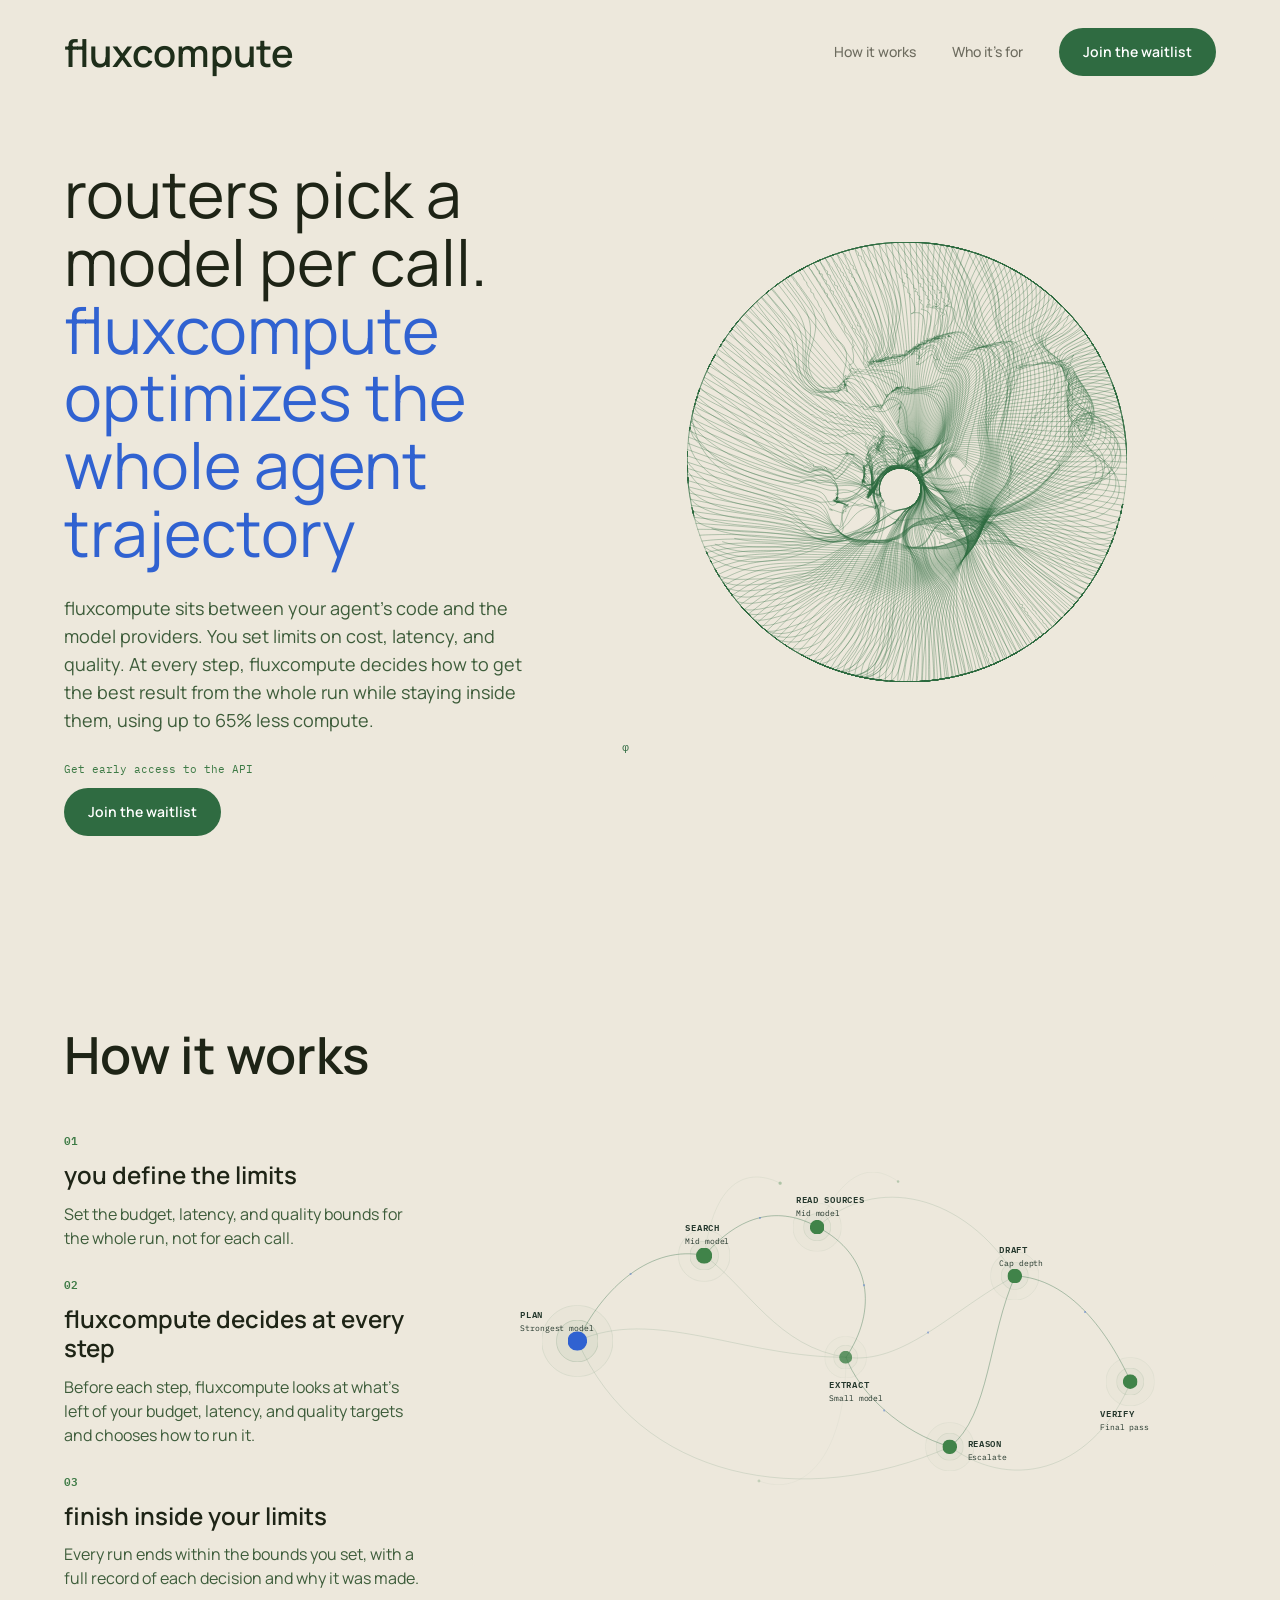
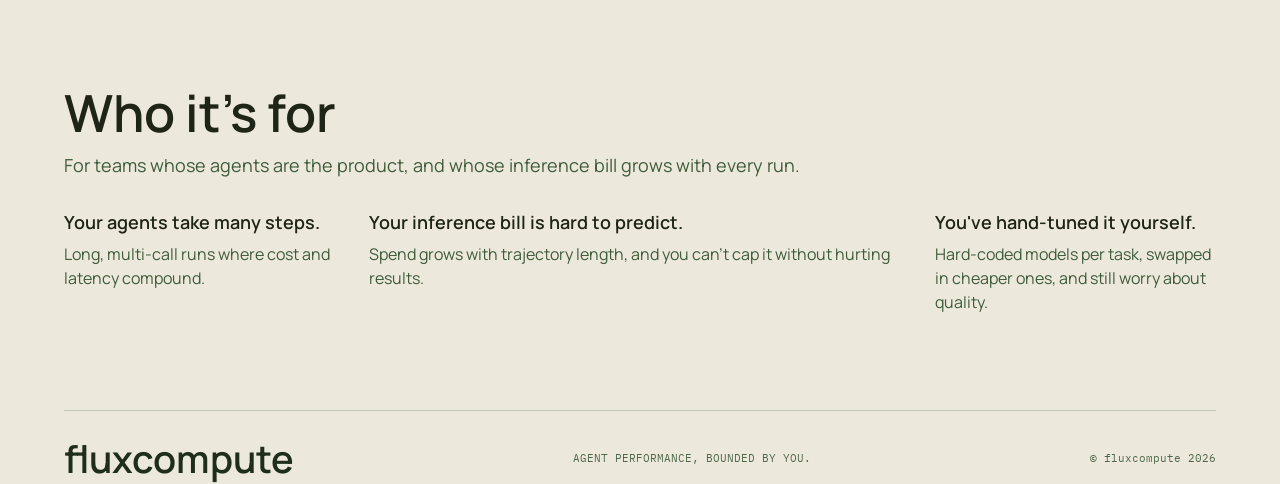
==== commit 760e276d: "Redesign landing page; route waitlist CTAs to Tally Rebuilds index.html on the new paper-and-green d" ====
--- a/index.html
+++ b/index.html
@@ -3,8 +3,8 @@
 <head>
 <meta charset="utf-8"/>
 <meta name="viewport" content="width=device-width,initial-scale=1"/>
-<title>FluxCompute · The runtime for AI agents</title>
-<meta name="description" content="FluxCompute is the runtime for AI agents: scheduling, routing, recovery, memory, and observability as primitives. You build the agent, and Flux runs it reliably at a fraction of the inference cost."/>
+<title>FluxCompute · Agent performance, bounded by you</title>
+<meta name="description" content="Routers pick a model per call. fluxcompute optimizes the whole agent trajectory: you set limits on cost, latency, and quality, and fluxcompute decides every step inside them."/>
 <link rel="icon" href="/favicon.ico" sizes="any"/>
 <link rel="icon" href="/favicon.svg" type="image/svg+xml"/>
 <link rel="icon" type="image/png" sizes="96x96" href="/favicon-96.png"/>
@@ -12,753 +12,265 @@
 <link rel="apple-touch-icon" sizes="180x180" href="/apple-touch-icon.png"/>
 <link rel="preconnect" href="https://fonts.googleapis.com"/>
 <link rel="preconnect" href="https://fonts.gstatic.com" crossorigin/>
-<link href="https://fonts.googleapis.com/css2?family=Inter+Tight:wght@400;500;600;700&family=JetBrains+Mono:wght@400;500;600&display=swap" rel="stylesheet"/>
-<link rel="stylesheet" href="tokens.css"/>
+<link href="https://fonts.googleapis.com/css2?family=IBM+Plex+Mono:wght@400;600&family=Manrope:wght@400;500;600&display=swap" rel="stylesheet"/>
 <style>
+  :root {
+    color-scheme: light;
+    --paper: #ede8dc;
+    --ink: #1e2416;
+    --ink-logo: #1e2e1a;
+    --ink-nav: #3d3d30;
+    --ink-label: #24372c;
+    --body: #3d5c3a;
+    --accent: #3062d1;
+    --green: #2f6b41;
+    --green-hover: #285c38;
+    --eyebrow: #3d7a45;
+    --sans: "Manrope", system-ui, sans-serif;
+    --mono: "IBM Plex Mono", ui-monospace, monospace;
+    --gutter: 64px;
+  }
+  @media (max-width: 760px) { :root { --gutter: 16px; } }
+
+  * { box-sizing: border-box; }
+  html { scroll-behavior: smooth; }
+  body { margin: 0; background: var(--paper); color: var(--ink); font-family: var(--sans);
+         -webkit-font-smoothing: antialiased; }
+  p { margin: 0; }
   a { color: inherit; text-decoration: none; }
-  img, svg { max-width: 100%; }
-
-  .container { max-width: 1160px; margin: 0 auto; padding: 0 var(--s-5); }
-  @media (min-width: 881px) { .container { padding: 0 var(--s-6); } }
-
-  /* section rhythm */
-  section { padding: var(--s-9) 0; position: relative; }
-  .eyebrow {
-    display: flex; align-items: center; gap: var(--s-2);
-    font: 500 11px/1 var(--font-mono); letter-spacing: var(--tracking-mono);
-    color: var(--accent); text-transform: uppercase; margin-bottom: var(--s-4);
-  }
-  .eyebrow::before { content: ""; width: 22px; height: 1px; background: var(--accent); opacity: .6; }
-  h2.sec {
-    margin: 0 0 var(--s-3);
-    font: 650 var(--text-2xl)/1.15 var(--font-sans); letter-spacing: var(--tracking-tight);
-  }
-  p.sec-lede { margin: 0 0 var(--s-6); color: var(--fg-1); line-height: var(--leading-body); max-width: 560px; }
-
-  /* buttons */
-  .btn { display: inline-flex; align-items: center; gap: var(--s-2); border-radius: var(--r-2);
-         font-size: var(--text-sm); font-weight: 650; padding: 11px 18px; transition: transform .15s, box-shadow .15s; }
-  .btn:hover { transform: translateY(-1px); }
-  .btn-flux { color: #0a0b0e; background: var(--accent-grad); box-shadow: 0 0 24px var(--accent-dim); }
-  .btn-ghost { color: var(--fg-1); border: 1px solid var(--line-2); }
-  .btn-ghost:hover { color: var(--fg-0); border-color: var(--fg-2); }
-  .btn-mono { font-family: var(--font-mono); font-weight: 500; }
+  img { display: block; max-width: 100%; height: auto; }
+
+  .wrap { max-width: 1440px; margin: 0 auto; padding: 0 var(--gutter); }
+  .mono { font-family: var(--mono); font-size: 11px; color: var(--eyebrow); }
+
+  .btn { display: inline-flex; align-items: center; justify-content: center; height: 48px; padding: 0 24px;
+         border-radius: 99px; background: var(--green); color: #fff; font: 600 14px/1 var(--sans);
+         white-space: nowrap; transition: background .15s; }
+  .btn:hover { background: var(--green-hover); }
+  .btn:focus-visible, .nav-links a:focus-visible { outline: 2px solid var(--accent); outline-offset: 3px; }
 
   /* nav */
-  nav.top {
-    position: sticky; top: 0; z-index: 50;
-    display: flex; align-items: center; justify-content: space-between; gap: var(--s-4);
-    padding: var(--s-3) var(--s-5);
-    background: color-mix(in srgb, var(--bg-0) 78%, transparent);
-    backdrop-filter: blur(14px);
-    border-bottom: 1px solid var(--line-1);
-  }
-  nav .lockup { display: flex; align-items: center; gap: var(--s-2); min-width: 0; }
-  nav .lockup b { font-size: 15px; font-weight: 650; letter-spacing: var(--tracking-tight); white-space: nowrap; }
-  nav .links { display: flex; gap: var(--s-5); font-size: var(--text-sm); color: var(--fg-1); }
-  nav .links a:hover { color: var(--fg-0); }
-  nav .btn { padding: 8px 14px; flex-shrink: 0; }
-  @media (max-width: 880px) { nav .links { display: none; } }
-
-  /* scroll reveal */
-  .reveal { opacity: 0; transform: translateY(18px); transition: opacity .7s ease, transform .7s ease; }
-  .reveal.in { opacity: 1; transform: none; }
-  .no-motion .reveal { opacity: 1; transform: none; transition: none; }
-
-  footer { border-top: 1px solid var(--line-1); padding: var(--s-7) 0; color: var(--fg-2); font-size: var(--text-sm); }
-
-  /* === Hero === */
-  .hero { position: relative; overflow: hidden; padding: var(--s-7) 0 var(--s-8);
-          background: radial-gradient(ellipse 100% 80% at 72% 30%, #0d1119 0%, var(--bg-0) 60%); }
-  .hero::after { /* grain */
-    content: ""; position: absolute; inset: 0; pointer-events: none; opacity: .35;
-    background-image: url("data:image/svg+xml,%3Csvg xmlns='http://www.w3.org/2000/svg' width='120' height='120'%3E%3Cfilter id='n'%3E%3CfeTurbulence type='fractalNoise' baseFrequency='.9' numOctaves='2'/%3E%3CfeColorMatrix values='0 0 0 0 0 0 0 0 0 0 0 0 0 0 0 0 0 0 .04 0'/%3E%3C/filter%3E%3Crect width='120' height='120' filter='url(%23n)'/%3E%3C/svg%3E");
-  }
-  .hero .grid-bg {
-    position: absolute; inset: 0; pointer-events: none; opacity: .5;
-    background-image: linear-gradient(var(--line-1) 1px, transparent 1px),
-                      linear-gradient(90deg, var(--line-1) 1px, transparent 1px);
-    background-size: 56px 56px;
-    mask-image: radial-gradient(ellipse 90% 80% at 65% 40%, black 20%, transparent 78%);
-    -webkit-mask-image: radial-gradient(ellipse 90% 80% at 65% 40%, black 20%, transparent 78%);
-  }
-  .hero-body { position: relative; z-index: 2; display: grid; grid-template-columns: 44% 56%; align-items: start; }
-  .hero .copy { padding-top: var(--s-6); min-width: 0; }
-  .hero h1 { margin: 0; font: 650 var(--text-4xl)/var(--leading-tight) var(--font-sans); letter-spacing: var(--tracking-display); }
-  .hero h1 .dim { color: var(--fg-2); }
-  .hero h1 .lit { background: var(--accent-grad); -webkit-background-clip: text; background-clip: text; color: transparent; }
-  .hero .lede { color: var(--fg-1); line-height: var(--leading-body); margin: var(--s-4) 0 0; max-width: 400px; }
-  .hero .lede b { color: var(--ok-text); font-weight: 550; }
-  .hero .ctas { display: flex; gap: var(--s-3); margin-top: var(--s-6); flex-wrap: wrap; }
-  .stat-strip { display: flex; gap: var(--s-6); margin-top: var(--s-7); flex-wrap: wrap; }
-  .stat .n { font: 600 18px/1 var(--font-mono); }
-  .stat .l { font-size: 11px; color: var(--fg-2); margin-top: 5px; letter-spacing: .05em; text-transform: uppercase; }
-
-  /* graph stage */
-  .stage { position: relative; min-width: 0; }
-  svg.graph { width: 100%; height: 520px; display: block; }
-  .drift { animation: drift 26s ease-in-out infinite alternate; transform-origin: 310px 260px; }
-  @keyframes drift {
-    0% { transform: translate(0,0) rotate(0deg) scale(1); }
-    50% { transform: translate(-6px,5px) rotate(.4deg) scale(1.012); }
-    100% { transform: translate(5px,-4px) rotate(-.3deg) scale(1); }
-  }
-  .drift-bg { animation: driftbg 34s ease-in-out infinite alternate; }
-  @keyframes driftbg { from { transform: translate(0,0); } to { transform: translate(10px,-8px); } }
-  .halo { animation: breathe 5s ease-in-out infinite; transform-box: fill-box; transform-origin: center; }
-  .halo.h2 { animation-duration: 6.4s; animation-delay: -2s; }
-  .halo.h3 { animation-duration: 7.2s; animation-delay: -4s; }
-  @keyframes breathe { 0%,100% { transform: scale(1); opacity: .85; } 50% { transform: scale(1.28); opacity: 1; } }
-  .edge { stroke: var(--accent); stroke-opacity: .16; stroke-width: 1.1; fill: none; }
-  .edge.lit { stroke-opacity: .4; }
-  .pulse { fill: var(--accent-hi); }
-  .node-core { fill: var(--accent); }
-  .node-core.bright { fill: var(--accent-hi); }
-  text.tag { font: 9.5px var(--font-mono); fill: var(--fg-2); letter-spacing: .04em; }
-
-  #failNode .node-core { transition: fill .3s; }
-  #failEdge { stroke: var(--fail); stroke-width: 1.1; stroke-dasharray: 4 3; fill: none; opacity: 0; transition: opacity .4s; }
-  #failHalo { opacity: 0; transition: opacity .4s; }
-  #recoverPath { stroke: var(--accent-hi); stroke-width: 1.5; fill: none; stroke-dasharray: 220; stroke-dashoffset: 220; opacity: 0; }
-  .phase-fail #failNode .node-core { fill: var(--fail); }
-  .phase-fail #failHalo, .phase-recover #failHalo { opacity: 1; }
-  .phase-fail #failEdge { opacity: .9; }
-  .phase-recover #failNode .node-core { fill: var(--fail); }
-  .phase-recover #failEdge { opacity: .35; }
-  .phase-recover #recoverPath { opacity: 1; animation: draw 1.6s cubic-bezier(.4,0,.2,1) forwards; }
-  @keyframes draw { to { stroke-dashoffset: 0; } }
-  .phase-healed #failNode .node-core { fill: var(--accent-hi); }
-  .phase-healed #recoverPath { opacity: .8; stroke-dashoffset: 0; }
-
-  /* telemetry */
-  .telemetry {
-    position: absolute; right: var(--s-4); bottom: var(--s-4); z-index: 3; width: 298px; max-width: calc(100% - var(--s-5));
-    background: rgba(8,9,12,.82); backdrop-filter: blur(8px);
-    border: 1px solid var(--line-1); border-radius: var(--r-3); overflow: hidden;
-  }
-  .telemetry .th { display: flex; justify-content: space-between; padding: 8px 12px; border-bottom: 1px solid var(--line-1);
-                   font: 10px var(--font-mono); color: var(--fg-2); letter-spacing: .1em; }
-  .telemetry .live { color: var(--accent); display: flex; align-items: center; gap: 5px; }
-  .telemetry .live::before { content: ""; width: 5px; height: 5px; border-radius: 50%; background: var(--accent); animation: blink 1.6s infinite; }
-  @keyframes blink { 0%,100% { opacity: 1; } 50% { opacity: .25; } }
-  .tlog { padding: 9px 12px 11px; font: 10.5px/1.9 var(--font-mono); }
-  .tlog .row { display: flex; gap: 8px; white-space: nowrap; overflow: hidden; }
-  .tlog .t { color: var(--fg-2); } .tlog .ok { color: var(--ok-text); }
-  .tlog .warn { color: var(--fail); } .tlog .acc { color: var(--accent); }
-  .tlog .row.new { animation: slidein .3s ease; }
-  @keyframes slidein { from { opacity: 0; transform: translateY(4px); } to { opacity: 1; transform: none; } }
-
-  /* reduced motion: freeze ambient, show healed end-state */
-  .no-motion .drift, .no-motion .drift-bg, .no-motion .halo,
-  .no-motion .telemetry .live::before, .no-motion .tlog .row.new { animation: none; }
-  .no-motion #recoverPath { opacity: .8; stroke-dashoffset: 0; }
-  .no-motion #failNode .node-core { fill: var(--accent-hi); }
-
-  @media (max-width: 880px) {
-    .hero-body { grid-template-columns: 1fr; }
-    svg.graph { height: 380px; }
-    .hero .copy { padding-top: var(--s-4); }
-  }
-
-  /* === Problem === */
-  .problem { border-top: 1px solid var(--line-1); background: var(--bg-0); }
-  .fail-cards { display: grid; grid-template-columns: repeat(3, 1fr); gap: var(--s-4); margin-top: var(--s-6); }
-  .fail-card {
-    background: var(--bg-1); border: 1px solid var(--line-1); border-radius: var(--r-3);
-    padding: var(--s-5); min-width: 0;
-  }
-  .fail-card .fh { display: flex; align-items: center; gap: var(--s-2); font: 500 12px var(--font-mono); color: var(--fg-1); }
-  .fail-card .fh::before { content: ""; width: 6px; height: 6px; border-radius: 50%; background: var(--accent); opacity: .45; flex-shrink: 0; }
-  .fail-card p { margin: var(--s-3) 0 0; color: var(--fg-1); font-size: var(--text-sm); line-height: var(--leading-body); }
-  .replay-line {
-    margin-top: var(--s-6); padding: var(--s-5);
-    border: 1px solid var(--line-2); border-radius: var(--r-3);
-    background: var(--bg-1); overflow-x: auto;
-  }
-  .replay-line .rl-bad { font: 500 var(--text-sm)/1.7 var(--font-mono); color: var(--fg-2); white-space: nowrap; }
-  .replay-line .rl-good { margin-top: 10px; font: 600 var(--text-md)/1.7 var(--font-mono); color: var(--accent); white-space: nowrap; }
-  .replay-line .fix { color: var(--accent); }
-  @media (max-width: 880px) { .fail-cards { grid-template-columns: 1fr; } }
-
-  /* === Runtime primitives (centerpiece) === */
-  .runtime { border-top: 1px solid var(--line-1); position: relative; overflow: hidden; padding: var(--s-10) 0; background: var(--bg-0); }
-  .rt-glow { position: absolute; inset: 0; pointer-events: none;
-             background: radial-gradient(ellipse 72% 62% at 50% 40%, rgba(47,230,168,.10), transparent 70%); }
-  .runtime .container { position: relative; z-index: 1; }
-  .runtime .eyebrow { justify-content: center; }
-  .runtime h2.sec { text-align: center; font: 650 var(--text-3xl)/1.1 var(--font-sans); letter-spacing: var(--tracking-display);
-                    max-width: 16ch; margin-left: auto; margin-right: auto; }
-  .runtime p.sec-lede { text-align: center; margin-left: auto; margin-right: auto; max-width: 600px; }
-  .runtime-panel { margin-top: var(--s-7); border: 1px solid var(--line-2); border-radius: var(--r-4);
-                   background: linear-gradient(180deg, var(--bg-2), var(--bg-1)); box-shadow: var(--shadow-2); overflow: hidden; }
-  .rp-bar { display: flex; align-items: center; gap: 6px; padding: 11px 16px; background: var(--bg-2); border-bottom: 1px solid var(--line-1); }
-  .rp-bar i { width: 9px; height: 9px; border-radius: 50%; background: #272b34; }
-  .rp-bar > span:first-of-type { margin-left: 10px; font: 12px var(--font-mono); color: var(--fg-2); letter-spacing: .08em; }
-  .rp-bar .live { margin-left: auto; font: 10px var(--font-mono); color: var(--accent); letter-spacing: .14em; }
-  .rp-grid { display: grid; grid-template-columns: repeat(4, 1fr); }
-  .prim { padding: var(--s-5); border-right: 1px solid var(--line-1); border-bottom: 1px solid var(--line-1); min-width: 0; transition: background .3s; }
-  .prim:hover { background: rgba(47,230,168,.045); }
-  .rp-grid .prim:nth-child(4n) { border-right: 0; }
-  .rp-grid .prim:nth-child(n+5) { border-bottom: 0; }
-  .prim .ph { display: flex; align-items: baseline; gap: var(--s-2); }
-  .prim .pi { font: 500 11px var(--font-mono); color: var(--fg-2); letter-spacing: .12em; }
-  .prim .pn { font: 650 var(--text-lg)/1.2 var(--font-sans); letter-spacing: var(--tracking-tight); color: var(--fg-0); }
-  .prim p { margin: var(--s-2) 0 0; color: var(--fg-1); font-size: var(--text-sm); line-height: var(--leading-body); }
-  @media (max-width: 880px) {
-    .runtime { padding: var(--s-9) 0; }
-    .rp-grid { grid-template-columns: 1fr 1fr; }
-    .prim { border-right: 1px solid var(--line-1); border-bottom: 1px solid var(--line-1); }
-    .rp-grid .prim:nth-child(2n) { border-right: 0; }
-    .rp-grid .prim:nth-child(n+5) { border-bottom: 1px solid var(--line-1); }
-    .rp-grid .prim:nth-child(7), .rp-grid .prim:nth-child(8) { border-bottom: 0; }
-  }
-  @media (max-width: 560px) {
-    .rp-grid { grid-template-columns: 1fr; }
-    .prim { border-right: 0; }
-    .rp-grid .prim { border-bottom: 1px solid var(--line-1); }
-    .rp-grid .prim:last-child { border-bottom: 0; }
-  }
-
-  /* === Proof / dashboard === */
-  .proof { border-top: 1px solid var(--line-1); background: var(--bg-0); }
-  .dash {
-    margin-top: var(--s-6); border: 1px solid var(--line-2); border-radius: var(--r-4);
-    background: var(--bg-1); box-shadow: var(--shadow-2); overflow: hidden;
-  }
-  .dash .bar { display: flex; align-items: center; gap: 6px; padding: 10px 14px; background: var(--bg-2); border-bottom: 1px solid var(--line-1); }
-  .dash .bar i { width: 9px; height: 9px; border-radius: 50%; background: #272b34; }
-  .dash .bar span { margin-left: 10px; font: 11px var(--font-mono); color: var(--fg-2); }
-  .dash-body { display: grid; grid-template-columns: 58% 42%; }
-  .dash-left { padding: var(--s-5); border-right: 1px solid var(--line-1); min-width: 0; }
-  .dash-right { padding: var(--s-5); min-width: 0; }
-  .dash h4 { margin: 0 0 var(--s-3); font: 600 12px var(--font-mono); color: var(--fg-2); letter-spacing: .1em; text-transform: uppercase; }
-  .dash svg { display: block; width: 100%; }
-  .ftable { width: 100%; border-collapse: collapse; font: 12px/1.5 var(--font-mono); }
-  .ftable th { text-align: left; color: var(--fg-2); font-weight: 500; padding: 6px 8px; border-bottom: 1px solid var(--line-1); }
-  .ftable td { padding: 7px 8px; border-bottom: 1px solid var(--line-1); color: var(--fg-1); }
-  .ftable .w { color: var(--fail); } .ftable .g { color: var(--accent); }
-  .rollup { display: flex; gap: var(--s-5); margin-top: var(--s-5); flex-wrap: wrap; }
-  .rollup .r .n { font: 600 17px var(--font-mono); color: var(--fg-0); }
-  .rollup .r .l { font-size: 11px; color: var(--fg-2); text-transform: uppercase; letter-spacing: .05em; margin-top: 4px; }
-  .dash-caption { margin-top: var(--s-4); font: 12px var(--font-mono); color: var(--fg-2); }
-  .dash-caption code { color: var(--accent); }
-  .dash .bar .live { margin-left: auto; font: 10px var(--font-mono); color: var(--accent); letter-spacing: .1em; display: flex; align-items: center; gap: 5px; }
-  .dash .bar .live::before { content: ""; width: 5px; height: 5px; border-radius: 50%; background: var(--accent); animation: blink 1.6s infinite; }
-  .dag-pulse { fill: var(--accent-hi); }
-  #dagFail { animation: dagfail 4s ease-in-out infinite; }
-  @keyframes dagfail { 0%,100% { opacity: 1; } 50% { opacity: .3; } }
-  #dagRecover { stroke-dasharray: 300; animation: dagdraw 7s cubic-bezier(.4,0,.2,1) infinite; }
-  @keyframes dagdraw {
-    0% { stroke-dashoffset: 300; opacity: 0; }
-    12% { opacity: 1; }
-    40% { stroke-dashoffset: 0; opacity: 1; }
-    88% { stroke-dashoffset: 0; opacity: 1; }
-    100% { stroke-dashoffset: 0; opacity: 0; }
-  }
-  .ftable tr td { transition: background .4s; }
-  .ftable tr.hot td { background: rgba(47,230,168,.06); }
-  .no-motion #dagFail, .no-motion .dash .bar .live::before { animation: none; }
-  .no-motion #dagRecover { animation: none; stroke-dashoffset: 0; }
-  @media (max-width: 880px) {
-    .dash-body { grid-template-columns: 1fr; }
-    .dash-left { border-right: 0; border-bottom: 1px solid var(--line-1); }
-    .dash-right { overflow-x: auto; }
-  }
-
-  /* === Code === */
-  .codesec { border-top: 1px solid var(--line-1); }
-  .term {
-    margin-top: var(--s-6); background: var(--bg-1); border: 1px solid var(--line-2);
-    border-radius: var(--r-4); overflow: hidden; box-shadow: var(--shadow-1); max-width: 720px;
-  }
-  .term .bar { display: flex; align-items: center; gap: 6px; padding: 10px 14px; background: var(--bg-2); border-bottom: 1px solid var(--line-1); }
-  .term .bar i { width: 9px; height: 9px; border-radius: 50%; background: #272b34; }
-  .term .bar span { margin-left: 10px; font: 11px var(--font-mono); color: var(--fg-2); }
-  .term pre { margin: 0; padding: var(--s-5); font: 13.5px/1.8 var(--font-mono); color: var(--fg-1); overflow-x: auto; }
-  .term .kw { color: var(--accent); } .term .str { color: var(--ok-text); } .term .cm { color: var(--fg-2); }
-  .code-kicker { margin-top: var(--s-4); color: var(--fg-1); font-size: var(--text-sm); max-width: 560px; line-height: var(--leading-body); }
-  .code-kicker b { color: var(--ok-text); }
-
-  /* === Cost === */
-  .cost { border-top: 1px solid var(--line-1); background: var(--bg-0); }
-  .meter-wrap { margin-top: var(--s-6); max-width: 640px; }
-  .meter-row { display: flex; align-items: center; gap: var(--s-4); margin-bottom: var(--s-4); min-width: 0; }
-  .meter-row .lab { width: 110px; flex-shrink: 0; font: 500 12px var(--font-mono); color: var(--fg-2); }
-  .meter-track { flex: 1; height: 26px; background: var(--bg-2); border: 1px solid var(--line-1); border-radius: var(--r-1); overflow: hidden; }
-  .meter-fill { height: 100%; width: 0; border-radius: 2px; transition: width 1.4s cubic-bezier(.4,0,.2,1); }
-  .meter-row .val { width: 56px; flex-shrink: 0; text-align: right; font: 600 14px var(--font-mono); }
-  .m-base .meter-fill { background: #2a2f3a; }
-  .m-base .val { color: var(--fg-1); }
-  .m-flux .meter-fill { background: var(--accent-grad); box-shadow: 0 0 18px var(--accent-dim); }
-  .m-flux .val { color: var(--accent); }
-  .meter-wrap.in .m-base .meter-fill { width: 100%; }
-  .meter-wrap.in .m-flux .meter-fill { width: 36%; }
-  .no-motion .m-base .meter-fill { width: 100%; transition: none; }
-  .no-motion .m-flux .meter-fill { width: 36%; transition: none; }
-  .method-note { margin-top: var(--s-4); font: 12px var(--font-mono); color: var(--fg-2); }
-  .method-note code { color: var(--accent); }
-
-  /* === Team === */
-  .team { border-top: 1px solid var(--line-1); }
-  .team-grid { display: grid; grid-template-columns: 1fr 1fr; gap: var(--s-4); margin-top: var(--s-6); }
-  .tcard { background: var(--bg-1); border: 1px solid var(--line-1); border-radius: var(--r-3); padding: var(--s-5); min-width: 0; }
-  .tcard .av { width: 44px; height: 44px; border-radius: 50%; background: var(--accent-grad);
-               display: flex; align-items: center; justify-content: center; color: #0a0b0e; font-weight: 700; }
-  .tcard h3 { margin: var(--s-3) 0 2px; font: 650 var(--text-md)/1.2 var(--font-sans); }
-  .tcard .role { font: 500 12px var(--font-mono); color: var(--accent); }
-  .tcard p { color: var(--fg-1); font-size: var(--text-sm); line-height: var(--leading-body); margin: var(--s-3) 0 0; }
-  .tcard .mail { display: inline-block; margin-top: var(--s-3); font: 12px var(--font-mono); color: var(--fg-2); overflow-wrap: anywhere; }
-  .tcard .mail:hover { color: var(--accent); }
-  .bg-line { margin-top: var(--s-5); font-size: var(--text-sm); color: var(--fg-2); }
-  .bg-line b { color: var(--fg-1); font-weight: 500; }
-  .partner {
-    margin-top: var(--s-7); border: 1px solid var(--line-2); border-radius: var(--r-4);
-    padding: var(--s-6); background: linear-gradient(180deg, var(--bg-1), var(--bg-0));
-    display: flex; justify-content: space-between; align-items: center; gap: var(--s-5); flex-wrap: wrap;
-  }
-  .partner h3 { margin: 0 0 var(--s-2); font: 650 var(--text-xl)/1.2 var(--font-sans); letter-spacing: var(--tracking-tight); }
-  .partner p { margin: 0; color: var(--fg-1); font-size: var(--text-sm); max-width: 480px; line-height: var(--leading-body); }
-  @media (max-width: 880px) { .team-grid { grid-template-columns: 1fr; } }
-
-  /* === Final CTA === */
-  .fin { border-top: 1px solid var(--line-1); text-align: center; overflow: hidden; position: relative;
-         background: radial-gradient(ellipse 70% 90% at 50% 110%, #0d1410 0%, var(--bg-0) 65%); }
-  .fin h2 { margin: 0 0 var(--s-3); font: 650 var(--text-3xl)/1.1 var(--font-sans); letter-spacing: var(--tracking-display); }
-  .fin h2 .lit { background: var(--accent-grad); -webkit-background-clip: text; background-clip: text; color: transparent; }
-  .fin p { margin: 0 auto var(--s-6); color: var(--fg-1); max-width: 460px; line-height: var(--leading-body); }
-  .fin .mini-graph { margin: 0 auto var(--s-6); opacity: .8; }
-  footer .cols { display: flex; justify-content: space-between; gap: var(--s-5); flex-wrap: wrap; align-items: center; }
-  footer .flinks { display: flex; gap: var(--s-5); flex-wrap: wrap; }
-  footer a:hover { color: var(--fg-0); }
+  .nav { display: flex; align-items: center; justify-content: space-between; height: 104px; }
+  .logo { font: 600 38px/1 var(--sans); color: var(--ink-logo); }
+  .nav-links { display: flex; align-items: center; gap: 36px; }
+  .nav-links a:not(.btn) { font: 500 14px/1 var(--sans); color: var(--ink-nav); opacity: .72; }
+  .nav-links a:not(.btn):hover { opacity: 1; }
+  @media (max-width: 760px) {
+    .nav { height: 80px; }
+    .logo { font-size: 30px; }
+    .nav-links { gap: 20px; }
+    .nav-links a:not(.btn) { display: none; }
+  }
+
+  /* hero */
+  .hero { padding-top: 56px; padding-bottom: 96px; }
+  .hero-row { display: flex; gap: 48px; align-items: center; justify-content: space-between; }
+  .intro { flex: 0 1 560px; display: flex; flex-direction: column; gap: 28px; }
+  h1 { margin: 0; font: 400 clamp(44px, 5vw, 72px)/1.06 var(--sans); color: var(--ink); }
+  h1 span { color: var(--accent); }
+  .lede { font-size: 18px; line-height: 1.55; color: var(--body); }
+  .signup { display: flex; flex-direction: column; align-items: flex-start; gap: 12px; }
+  .artwork { flex: 0 1 704px; height: 560px; padding: 24px; border-radius: 4px; background: var(--paper);
+             display: flex; flex-direction: column; justify-content: space-between; }
+  .artwork img { margin: 0 auto; width: 440px; }
+  .artwork .mono { color: var(--green); }
+  @media (max-width: 1080px) {
+    .hero-row { flex-direction: column; align-items: stretch; }
+    .intro { flex-basis: auto; max-width: 640px; }
+    .artwork { flex-basis: auto; height: auto; gap: 24px; }
+  }
+  @media (max-width: 760px) { .hero { padding-top: 24px; padding-bottom: 64px; } .lede { font-size: 16px; } }
+
+  /* sections */
+  h2 { margin: 0; font: 600 clamp(40px, 4vw, 56px)/1.05 var(--sans); color: var(--ink); }
+  h3 { margin: 0; font-weight: 600; line-height: 1.2; color: var(--ink); }
+  .how { padding-top: 96px; padding-bottom: 96px; display: flex; flex-direction: column; gap: 48px; }
+  .how-row { display: flex; gap: 48px; align-items: flex-start; }
+  .steps { flex: 0 0 360px; display: flex; flex-direction: column; gap: 24px; }
+  .step { display: flex; flex-direction: column; gap: 12px; }
+  .step .mono { font-weight: 600; text-transform: uppercase; }
+  .step h3 { font-size: 24px; }
+  .step p:last-child { font-size: 16px; line-height: 1.5; color: var(--body); }
+  .viz { flex: 1 1 0; min-width: 0; padding: 24px; border-radius: 4px; background: var(--paper); }
+  @media (max-width: 1080px) {
+    .how-row { flex-direction: column; }
+    .steps { flex-basis: auto; max-width: 560px; }
+    .viz { width: 100%; padding: 24px 0; }
+  }
+  @media (max-width: 760px) { .how { padding-top: 64px; padding-bottom: 64px; } }
+
+  /* graph: drawn at the design's 856×477, scaled down to fit narrower screens */
+  .graph { position: relative; height: 477px; overflow: hidden; }
+  .graph-canvas { position: absolute; left: 0; top: 0; width: 856px; height: 477px; transform-origin: 0 0; }
+  .graph-canvas > * { position: absolute; }
+  .graph-canvas img { max-width: none; }
+  .node-label { font: 600 11px/normal var(--mono); color: var(--ink-label); text-transform: uppercase; white-space: nowrap; }
+  .node-label small { display: block; font-size: 10px; font-weight: 400; text-transform: none; margin-top: 2px; }
+
+  /* who it's for */
+  .who { padding-bottom: 96px; display: flex; flex-direction: column; gap: 32px; }
+  .who-head { display: flex; flex-direction: column; gap: 12px; }
+  .who-head p { font-size: 18px; line-height: 1.55; color: var(--body); }
+  .pains { display: grid; grid-template-columns: 322fr 619fr 322fr; gap: 24px; }
+  .pain { display: flex; flex-direction: column; gap: 8px; }
+  .pain h3 { font-size: 18px; }
+  .pain p { font-size: 16px; line-height: 1.5; color: var(--body); }
+  @media (max-width: 900px) { .pains { grid-template-columns: 1fr; } }
+  @media (max-width: 760px) { .who { padding-bottom: 64px; } .who-head p { font-size: 16px; } }
+
+  /* footer */
+  footer { padding-bottom: 16px; display: flex; flex-direction: column; gap: 28px; }
+  .rule { height: 1px; background: var(--body); opacity: .25; }
+  .foot { display: flex; align-items: center; justify-content: space-between; gap: 16px; flex-wrap: wrap; }
+  .foot .mono { color: var(--body); opacity: .9; }
+  @media (max-width: 760px) { .foot .logo { font-size: 30px; } }
 </style>
 </head>
 <body>
 
-<nav class="top">
-  <a class="lockup" href="#top">
-    <svg width="30" height="24" viewBox="0 0 36 30" aria-hidden="true">
-      <defs>
-        <linearGradient id="nav-flux" x1="0" y1="0" x2="1" y2="1">
-          <stop offset="0%" stop-color="#2fe6a8"/><stop offset="100%" stop-color="#aef7dc"/>
-        </linearGradient>
-      </defs>
-      <path d="M 3 25 C 9 25, 11 5, 17 5 C 23 5, 25 25, 31 25" fill="none" stroke="url(#nav-flux)" stroke-width="3" stroke-linecap="round"/>
-      <circle cx="3" cy="25" r="2.5" fill="#2fe6a8"/>
-      <circle cx="17" cy="5" r="2.5" fill="url(#nav-flux)"/>
-      <circle cx="31" cy="25" r="2.5" fill="#aef7dc"/>
-    </svg>
-    <b>FluxCompute</b>
-  </a>
-  <div class="links">
-    <a href="#how">Runtime</a>
-    <a href="#proof">Proof</a>
-    <a href="#cost">Cost</a>
-    <a href="#team">Team</a>
-  </div>
-  <a class="btn btn-flux" href="/demo?src=site">Book a demo</a>
-</nav>
-
-<main id="top">
-
-<section class="hero">
-  <div class="grid-bg"></div>
-  <div class="container hero-body">
-    <div class="copy">
-      <div class="eyebrow">The runtime for AI agents</div>
-      <h1>Build the agent.<br/><span class="lit">Flux runs it.</span></h1>
-      <p class="lede">An agent isn't one model call. It's a long-running system, and keeping one alive means building your own scheduling, routing, and recovery. <b>Flux is the runtime that handles all of it</b>, so you build the agent and it runs reliably, at a fraction of the cost.</p>
-      <div class="ctas">
-        <a class="btn btn-flux" href="/demo?src=site">Book a demo</a>
-        <a class="btn btn-ghost btn-mono" href="https://pypi.org/project/fluxcompute/">$ pip install fluxcompute</a>
-      </div>
-      <div class="stat-strip">
-        <div class="stat"><div class="n">−64%</div><div class="l">inference spend</div></div>
-        <div class="stat"><div class="n">0</div><div class="l">lost tasks</div></div>
-        <div class="stat"><div class="n">1 line</div><div class="l">to integrate</div></div>
-      </div>
-    </div>
-
-    <div class="stage" id="stage">
-      <svg class="graph" viewBox="0 0 620 520" aria-label="Live view of an agent run: a step fails and Flux re-routes around it">
-        <defs>
-          <filter id="ng" x="-120%" y="-120%" width="340%" height="340%">
-            <feGaussianBlur stdDeviation="3.2" result="b"/>
-            <feMerge><feMergeNode in="b"/><feMergeNode in="SourceGraphic"/></feMerge>
-          </filter>
-          <radialGradient id="halo">
-            <stop offset="0%" stop-color="#2fe6a8" stop-opacity=".4"/>
-            <stop offset="100%" stop-color="#2fe6a8" stop-opacity="0"/>
-          </radialGradient>
-          <radialGradient id="haloF">
-            <stop offset="0%" stop-color="#ff4d5e" stop-opacity=".45"/>
-            <stop offset="100%" stop-color="#ff4d5e" stop-opacity="0"/>
-          </radialGradient>
-        </defs>
-
-        <!-- distant layer -->
-        <g class="drift-bg" opacity=".5">
-          <g stroke="#2fe6a8" stroke-opacity=".07" stroke-width=".7" fill="none">
-            <path d="M60 70 Q 120 100 165 78"/><path d="M480 440 Q 530 400 585 428"/>
-            <path d="M540 90 Q 500 140 545 175"/><path d="M60 380 Q 105 350 90 300"/>
-          </g>
-          <g fill="#5c6472" opacity=".5">
-            <circle cx="60" cy="70" r="1.6"/><circle cx="165" cy="78" r="2"/><circle cx="480" cy="440" r="1.6"/>
-            <circle cx="585" cy="428" r="2"/><circle cx="540" cy="90" r="1.6"/><circle cx="545" cy="175" r="2"/>
-            <circle cx="60" cy="380" r="1.6"/><circle cx="90" cy="300" r="1.8"/><circle cx="300" cy="35" r="1.5"/>
-            <circle cx="35" cy="200" r="1.5"/><circle cx="600" cy="270" r="1.5"/>
-          </g>
-        </g>
-
-        <!-- main constellation -->
-        <g class="drift">
-          <path id="e1" class="edge lit" d="M150 205 Q 210 140 285 160"/>
-          <path id="e2" class="edge lit" d="M285 160 Q 360 120 420 175"/>
-          <path id="e3" class="edge" d="M285 160 Q 300 90 350 70"/>
-          <path id="e4" class="edge lit" d="M150 205 Q 160 280 215 320"/>
-          <path id="e5" class="edge lit" d="M215 320 Q 290 350 345 300"/>
-          <path id="e6" class="edge" d="M345 300 Q 400 250 420 175"/>
-          <path id="e7" class="edge lit" d="M420 175 Q 490 190 520 250"/>
-          <path id="e8" class="edge" d="M345 300 Q 400 350 445 390"/>
-          <path id="e9" class="edge" d="M520 250 Q 510 330 445 390"/>
-          <path id="e10" class="edge" d="M350 70 Q 420 60 470 100"/>
-
-          <path id="failEdge" d="M215 320 Q 235 385 290 430"/>
-          <path id="recoverPath" d="M215 320 Q 330 380 445 390"/>
-
-          <circle class="halo" cx="285" cy="160" r="30" fill="url(#halo)"/>
-          <circle class="halo h2" cx="420" cy="175" r="24" fill="url(#halo)"/>
-          <circle class="halo h3" cx="215" cy="320" r="22" fill="url(#halo)"/>
-          <circle class="halo h2" cx="150" cy="205" r="18" fill="url(#halo)"/>
-          <circle class="halo h3" cx="345" cy="300" r="18" fill="url(#halo)"/>
-          <circle class="halo" cx="520" cy="250" r="16" fill="url(#halo)"/>
-          <circle class="halo h2" cx="445" cy="390" r="18" fill="url(#halo)"/>
-          <circle id="failHalo" cx="290" cy="430" r="22" fill="url(#haloF)"/>
-
-          <circle class="node-core bright" cx="285" cy="160" r="6" filter="url(#ng)"/>
-          <circle class="node-core" cx="420" cy="175" r="5" filter="url(#ng)"/>
-          <circle class="node-core" cx="150" cy="205" r="4.5" filter="url(#ng)"/>
-          <circle class="node-core" cx="215" cy="320" r="4.5" filter="url(#ng)"/>
-          <circle class="node-core" cx="345" cy="300" r="4.5" filter="url(#ng)"/>
-          <circle class="node-core" cx="350" cy="70" r="3.5"/>
-          <circle class="node-core" cx="470" cy="100" r="3"/>
-          <circle class="node-core" cx="520" cy="250" r="4"/>
-          <circle class="node-core bright" cx="445" cy="390" r="4.5" filter="url(#ng)"/>
-          <g id="failNode"><circle class="node-core" cx="290" cy="430" r="4.5" filter="url(#ng)"/></g>
-
-          <text class="tag" x="298" y="150">plan</text>
-          <text class="tag" x="432" y="168">retrieve</text>
-          <text class="tag" x="108" y="200">ingest</text>
-          <text class="tag" x="175" y="332">tool-call</text>
-          <text class="tag" x="356" y="315">synthesize</text>
-          <text class="tag" x="533" y="245">verify</text>
-          <text class="tag" x="455" y="405">deliver</text>
-          <text class="tag" x="300" y="443">write-report</text>
-
-          <circle class="pulse" r="2">
-            <animateMotion dur="3.6s" repeatCount="indefinite"><mpath href="#e1"/></animateMotion>
-          </circle>
-          <circle class="pulse" r="2">
-            <animateMotion dur="4.4s" begin="-1.2s" repeatCount="indefinite"><mpath href="#e2"/></animateMotion>
-          </circle>
-          <circle class="pulse" r="1.8">
-            <animateMotion dur="5s" begin="-2s" repeatCount="indefinite"><mpath href="#e5"/></animateMotion>
-          </circle>
-          <circle class="pulse" r="1.8">
-            <animateMotion dur="4.2s" begin="-3s" repeatCount="indefinite"><mpath href="#e7"/></animateMotion>
-          </circle>
-          <circle class="pulse" r="1.6">
-            <animateMotion dur="5.6s" begin="-.6s" repeatCount="indefinite"><mpath href="#e4"/></animateMotion>
-          </circle>
-        </g>
-      </svg>
-
-      <div class="telemetry">
-        <div class="th"><span>FLUX · EXECUTION LOG</span><span class="live">LIVE</span></div>
-        <div class="tlog" id="tlog"></div>
-      </div>
-    </div>
-  </div>
-</section>
-
-<section class="problem" id="problem">
-  <div class="container">
-    <div class="eyebrow reveal">The missing layer</div>
-    <h2 class="sec reveal">Every team is rebuilding the same plumbing.</h2>
-    <p class="sec-lede reveal">Retries, scheduling, state, routing, recovery: the operational layer that keeps an agent alive in production. Today it's hand-rolled per team, per agent, and it breaks in the same handful of ways.</p>
-    <div class="fail-cards">
-      <div class="fail-card reveal">
-        <div class="fh">context_overflow</div>
-        <p>The window fills mid-task and the model silently drops the thing it needed most. The failure surfaces three steps later, somewhere else.</p>
-      </div>
-      <div class="fail-card reveal">
-        <div class="fh">tool_error</div>
-        <p>A flaky API returns one 500 and the whole run is dead, even though 36 steps of perfectly good work already succeeded.</p>
-      </div>
-      <div class="fail-card reveal">
-        <div class="fh">model_stall</div>
-        <p>The model loops, refuses, or times out at 2 a.m. Nobody notices until morning. The logs won't tell you which step, or why.</p>
-      </div>
-    </div>
-    <div class="replay-line reveal">
-      <div class="rl-bad">without a runtime · fail @ step 37 → replay all 40 steps → 2× cost, 0 answers</div>
-      <div class="rl-good"><span class="fix">on flux · fail @ step 37 → resume @ step 37 → done</span></div>
-    </div>
-  </div>
-</section>
-
-<section class="runtime" id="how">
-  <div class="rt-glow"></div>
-  <div class="container">
-    <div class="eyebrow reveal">The runtime</div>
-    <h2 class="sec reveal">Everything an agent needs to run, built in.</h2>
-    <p class="sec-lede reveal">Scheduling, routing, recovery, memory: the operational layer you'd otherwise wire up by hand, provided as runtime primitives.</p>
-    <div class="runtime-panel reveal">
-      <div class="rp-bar"><i></i><i></i><i></i><span>flux runtime</span><span class="live">8 PRIMITIVES</span></div>
-      <div class="rp-grid">
-        <div class="prim"><div class="ph"><span class="pi">01</span><span class="pn">Execution</span></div><p>Runs each unit of work to completion across models, tools, and steps.</p></div>
-        <div class="prim"><div class="ph"><span class="pi">02</span><span class="pn">Scheduling</span></div><p>Orders and parallelizes steps, and knows what can run now and what has to wait.</p></div>
-        <div class="prim"><div class="ph"><span class="pi">03</span><span class="pn">Routing</span></div><p>Sizes each step by difficulty on the fly and sends it to the cheapest model that can actually do it.</p></div>
-        <div class="prim"><div class="ph"><span class="pi">04</span><span class="pn">Checkpointing</span></div><p>Captures state at every step, so work is never lost.</p></div>
-        <div class="prim"><div class="ph"><span class="pi">05</span><span class="pn">Recovery</span></div><p>Resumes from the exact point of failure instead of restarting the task.</p></div>
-        <div class="prim"><div class="ph"><span class="pi">06</span><span class="pn">Memory</span></div><p>Persists and compresses context across steps and across runs.</p></div>
-        <div class="prim"><div class="ph"><span class="pi">07</span><span class="pn">Observability</span></div><p>Every step, cost, and failure named and visible live.</p></div>
-        <div class="prim"><div class="ph"><span class="pi">08</span><span class="pn">Governance</span></div><p>Budgets, permissions, and limits enforced by the runtime, not your app code.</p></div>
-      </div>
-    </div>
-  </div>
-</section>
-
-<section class="proof" id="proof">
-  <div class="container">
-    <div class="eyebrow reveal">The runtime, running</div>
-    <h2 class="sec reveal">Every step, named. Every failure, recovered.</h2>
-    <p class="sec-lede reveal">A real run inside the Flux dashboard. Every step color-coded by outcome, every failure classified, every recovery costed.</p>
-    <div class="dash reveal">
-      <div class="bar"><i></i><i></i><i></i><span>flux dashboard · runs</span><span class="live">LIVE</span></div>
-      <div class="dash-body">
-        <div class="dash-left">
-          <h4>task: market-research · run #147</h4>
-          <svg viewBox="0 0 520 240" aria-label="A real run inside Flux, each step colored by status">
-            <g stroke="#2fe6a8" stroke-opacity=".3" fill="none">
-              <path id="pe1" d="M40 120 Q 90 70 150 80"/><path id="pe2" d="M150 80 Q 220 60 280 90"/>
-              <path id="pe3" d="M40 120 Q 100 170 170 165"/><path d="M170 165 Q 235 175 280 90"/>
-              <path id="pe4" d="M280 90 Q 350 95 400 130"/>
-            </g>
-            <path d="M170 165 Q 230 215 300 205" stroke="#ff4d5e" stroke-dasharray="4 3" fill="none"/>
-            <path id="dagRecover" d="M170 165 Q 300 190 400 130" stroke="#aef7dc" fill="none"/>
-            <g fill="#2fe6a8">
-              <circle cx="40" cy="120" r="6"/><circle cx="150" cy="80" r="6"/>
-              <circle cx="170" cy="165" r="6"/><circle cx="280" cy="90" r="6"/>
-            </g>
-            <circle id="dagFail" cx="300" cy="205" r="6" fill="#ff4d5e"/>
-            <circle cx="400" cy="130" r="6" fill="#aef7dc"/>
-            <circle class="dag-pulse" r="2.2">
-              <animateMotion dur="3.2s" repeatCount="indefinite"><mpath href="#pe1"/></animateMotion>
-            </circle>
-            <circle class="dag-pulse" r="2.2">
-              <animateMotion dur="4s" begin="-1.5s" repeatCount="indefinite"><mpath href="#pe2"/></animateMotion>
-            </circle>
-            <circle class="dag-pulse" r="2">
-              <animateMotion dur="4.6s" begin="-.8s" repeatCount="indefinite"><mpath href="#pe3"/></animateMotion>
-            </circle>
-            <circle class="dag-pulse" r="2">
-              <animateMotion dur="3.6s" begin="-2.2s" repeatCount="indefinite"><mpath href="#pe4"/></animateMotion>
-            </circle>
-            <g font-family="JetBrains Mono, monospace" font-size="9" fill="#5c6472">
-              <text x="28" y="140">ingest</text><text x="138" y="68">plan</text>
-              <text x="140" y="185">tool-call</text><text x="268" y="78">synthesize</text>
-              <text x="278" y="225" fill="#8a4640">write-report ✗</text><text x="388" y="118">deliver ✓</text>
-            </g>
-          </svg>
-          <div class="rollup">
-            <div class="r"><div class="n" data-count="9" data-suffix="/9">9/9</div><div class="l">steps complete</div></div>
-            <div class="r"><div class="n" data-count="1">1</div><div class="l">failure recovered</div></div>
-            <div class="r"><div class="n" data-count="0.184" data-prefix="$" data-dec="3">$0.184</div><div class="l">task cost</div></div>
-            <div class="r"><div class="n" data-count="0.42" data-prefix="$" data-dec="2">$0.42</div><div class="l">saved vs replay</div></div>
+<header class="wrap nav">
+  <a class="logo" href="#top" id="top">fluxcompute</a>
+  <nav class="nav-links" aria-label="Primary">
+    <a href="#how">How it works</a>
+    <a href="#who">Who it's for</a>
+    <a class="btn" href="/waitlist?utm_source=nav">Join the waitlist</a>
+  </nav>
+</header>
+
+<main>
+  <section class="wrap hero">
+    <div class="hero-row">
+      <div class="intro">
+        <h1>routers pick a model per call. <span>fluxcompute optimizes the whole agent trajectory</span></h1>
+        <p class="lede">fluxcompute sits between your agent's code and the model providers. You set limits on cost, latency, and quality. At every step, fluxcompute decides how to get the best result from the whole run while staying inside them, using up to 65% less compute.</p>
+        <div class="signup">
+          <p class="mono">Get early access to the API</p>
+          <a class="btn" href="/waitlist?utm_source=hero">Join the waitlist</a>
+        </div>
+      </div>
+      <div class="artwork">
+        <img src="assets/orbit.svg" width="440" height="440" alt=""/>
+        <p class="mono" aria-hidden="true">φ</p>
+      </div>
+    </div>
+  </section>
+
+  <section class="wrap how" id="how">
+    <h2>How it works</h2>
+    <div class="how-row">
+      <div class="steps">
+        <div class="step">
+          <p class="mono">01</p>
+          <h3>you define the limits</h3>
+          <p>Set the budget, latency, and quality bounds for the whole run, not for each call.</p>
+        </div>
+        <div class="step">
+          <p class="mono">02</p>
+          <h3>fluxcompute decides at every step</h3>
+          <p>Before each step, fluxcompute looks at what's left of your budget, latency, and quality targets and chooses how to run it.</p>
+        </div>
+        <div class="step">
+          <p class="mono">03</p>
+          <h3>finish inside your limits</h3>
+          <p>Every run ends within the bounds you set, with a full record of each decision and why it was made.</p>
+        </div>
+      </div>
+
+      <div class="viz">
+        <div class="graph" role="img" aria-label="An agent run as a graph: Plan on the strongest model, Search and Read sources on a mid model, Extract on a small model, Draft with capped depth, Reason escalated, and a final Verify pass.">
+          <div class="graph-canvas" aria-hidden="true">
+            <img src="assets/graph.svg" width="680.72" height="384.759" alt="" style="left:100px;top:22.32px"/>
+            <img src="assets/ctrl.svg" width="3" height="3" alt="" style="left:163.75px;top:146px"/>
+            <img src="assets/ctrl.svg" width="3" height="3" alt="" style="left:323.25px;top:76.75px"/>
+            <img src="assets/ctrl.svg" width="3" height="3" alt="" style="left:450.75px;top:159.88px"/>
+            <img src="assets/ctrl.svg" width="3" height="3" alt="" style="left:476px;top:313.63px"/>
+            <img src="assets/ctrl.svg" width="3" height="3" alt="" style="left:530.25px;top:217.63px"/>
+            <img src="assets/ctrl.svg" width="3" height="3" alt="" style="left:722.88px;top:192.5px"/>
+
+            <img src="assets/plan-glow-outer.svg" width="88" height="88" alt="" style="left:56px;top:186px"/>
+            <img src="assets/plan-glow-inner.svg" width="52" height="52" alt="" style="left:74px;top:204px"/>
+            <img src="assets/plan-dot.svg" width="24" height="24" alt="" style="left:88px;top:218px"/>
+            <p class="node-label" style="left:30px;top:187px">Plan<small>Strongest model</small></p>
+
+            <img src="assets/search-glow-outer.svg" width="64" height="64" alt="" style="left:224px;top:93px"/>
+            <img src="assets/search-glow-inner.svg" width="36" height="36" alt="" style="left:238px;top:107px"/>
+            <img src="assets/search-dot.svg" width="20" height="20" alt="" style="left:246px;top:115px"/>
+            <p class="node-label" style="left:233px;top:80px">Search<small>Mid model</small></p>
+
+            <img src="assets/read-glow-outer.svg" width="60" height="60" alt="" style="left:365px;top:60px"/>
+            <img src="assets/read-glow-inner.svg" width="34" height="34" alt="" style="left:378px;top:73px"/>
+            <img src="assets/read-dot.svg" width="18" height="18" alt="" style="left:386px;top:81px"/>
+            <p class="node-label" style="left:369px;top:45px">Read sources<small>Mid model</small></p>
+
+            <img src="assets/extract-glow-outer.svg" width="52" height="52" alt="" style="left:404px;top:224px"/>
+            <img src="assets/extract-glow-inner.svg" width="30" height="30" alt="" style="left:415px;top:235px"/>
+            <img src="assets/extract-dot.svg" width="16" height="16" alt="" style="left:422px;top:242px"/>
+            <p class="node-label" style="left:410px;top:273px">Extract<small>Small model</small></p>
+
+            <img src="assets/read-glow-outer.svg" width="60" height="60" alt="" style="left:528px;top:330px"/>
+            <img src="assets/reason-glow-inner.svg" width="34" height="34" alt="" style="left:541px;top:343px"/>
+            <img src="assets/read-dot.svg" width="18" height="18" alt="" style="left:549px;top:351px"/>
+            <p class="node-label" style="left:580px;top:345px">Reason<small>Escalate</small></p>
+
+            <img src="assets/read-glow-outer.svg" width="60" height="60" alt="" style="left:608px;top:120px"/>
+            <img src="assets/reason-glow-inner.svg" width="34" height="34" alt="" style="left:621px;top:133px"/>
+            <img src="assets/read-dot.svg" width="18" height="18" alt="" style="left:629px;top:141px"/>
+            <p class="node-label" style="left:619px;top:107px">Draft<small>Cap depth</small></p>
+
+            <img src="assets/read-glow-outer.svg" width="60" height="60" alt="" style="left:750px;top:250px"/>
+            <img src="assets/verify-glow-inner.svg" width="34" height="34" alt="" style="left:763px;top:263px"/>
+            <img src="assets/read-dot.svg" width="18" height="18" alt="" style="left:771px;top:271px"/>
+            <p class="node-label" style="left:743px;top:308px">Verify<small>Final pass</small></p>
           </div>
         </div>
-        <div class="dash-right">
-          <h4>failure reasons · last 24h</h4>
-          <table class="ftable">
-            <tr><th>reason</th><th>count</th><th>recovered</th></tr>
-            <tr><td class="w">context_overflow</td><td>7</td><td class="g">7/7</td></tr>
-            <tr><td class="w">tool_error</td><td>4</td><td class="g">4/4</td></tr>
-            <tr><td class="w">stall</td><td>2</td><td class="g">2/2</td></tr>
-            <tr><td class="w">refusal</td><td>1</td><td class="g">1/1</td></tr>
-            <tr><td class="w">budget</td><td>1</td><td class="g">1/1</td></tr>
-          </table>
-        </div>
-      </div>
-    </div>
-    <p class="dash-caption reveal">Demo workload. Reproduce it yourself: <code>pip install fluxcompute</code></p>
-  </div>
-</section>
-
-<section class="codesec" id="code">
-  <div class="container">
-    <div class="eyebrow reveal">The API</div>
-    <h2 class="sec reveal">Recovery is one call.</h2>
-    <div class="term reveal">
-      <div class="bar"><i></i><i></i><i></i><span>agent.py</span></div>
-      <pre><span class="kw">with</span> client.task(<span class="str">"market-research"</span>) <span class="kw">as</span> t:
-    result = <span class="kw">await</span> client.messages.create(...)
-    <span class="kw">with</span> client.step(<span class="str">"fetch-pricing-data"</span>) <span class="kw">as</span> s:
-        s.set_output(pricing_data)
-    <span class="cm"># a step fails deep into the task…</span>
-
-<span class="cm"># instead of restarting from scratch:</span>
-response = <span class="kw">await</span> client.resume(t.task_id)
-<span class="cm"># → minimal context from succeeded steps, failed step re-routed</span></pre>
-    </div>
-    <p class="code-kicker reveal">You write the agent's logic. <b>Flux runs it</b>: scheduling, routing, checkpointing, and recovery happen underneath, with no framework to adopt and no workflow to rewrite.</p>
-  </div>
-</section>
-
-<section class="cost" id="cost">
-  <div class="container">
-    <div class="eyebrow reveal">Cost</div>
-    <h2 class="sec reveal">Reliability that pays for itself.</h2>
-    <p class="sec-lede reveal">Flux sizes every step by difficulty on the fly and runs it on the cheapest model that can actually handle it, cutting inference spend without a line of model-selection code from you. The same judgment picks the right model on a retry.</p>
-    <div class="meter-wrap reveal">
-      <div class="meter-row m-base"><div class="lab">direct-to-frontier</div><div class="meter-track"><div class="meter-fill"></div></div><div class="val">1.00×</div></div>
-      <div class="meter-row m-flux"><div class="lab">with flux</div><div class="meter-track"><div class="meter-fill"></div></div><div class="val">0.36×</div></div>
-      <p class="method-note">Demo workload, mixed difficulty · reproducible with <code>pip install fluxcompute</code> and your own keys</p>
-    </div>
-  </div>
-</section>
-
-<section class="team" id="team">
-  <div class="container">
-    <div class="eyebrow reveal">Team</div>
-    <h2 class="sec reveal">Built by the people who run it.</h2>
-    <div class="team-grid">
-      <div class="tcard reveal">
-        <div class="av">I</div>
-        <h3>Ishan Patwardhan</h3>
-        <div class="role">co-founder</div>
-        <p>Inference research at MIT CSAIL (hierarchical MoE, DAG-based token routing), SWE at Google on Gemini evaluation and context engineering, HPC systems at HPE. Researcher at Cornell Tech in agentic systems and hardware-software co-design.</p>
-        <a class="mail" href="mailto:ip259@cornell.edu">ip259@cornell.edu</a>
-      </div>
-      <div class="tcard reveal">
-        <div class="av">N</div>
-        <h3>Niki Karanikola</h3>
-        <div class="role">co-founder</div>
-        <p>Two years shipping production LLM inference, dense retrieval, and RAG pipelines at Veolia, where she re-architected enterprise knowledge access from weeks to minutes, 6× faster reporting cadence, +20% NDCG.</p>
-        <a class="mail" href="mailto:nk699@cornell.edu">nk699@cornell.edu</a>
-      </div>
-    </div>
-    <p class="bg-line reveal">Our team's background: <b>Cornell Tech · MIT CSAIL · Google · Veolia · HPE</b></p>
-    <div class="partner reveal">
-      <div>
-        <h3>We're onboarding early design partners.</h3>
-        <p>Running agents in production, or trying to? We'll wire Flux under your stack with you, and you get direct access to the people who built it.</p>
-      </div>
-      <a class="btn btn-flux" href="/demo?src=site-partner">Become a design partner</a>
-    </div>
-  </div>
-</section>
-
-<section class="fin">
-  <div class="container">
-    <svg class="mini-graph" width="260" height="60" viewBox="0 0 260 60" aria-hidden="true">
-      <g stroke="#2fe6a8" stroke-opacity=".3" fill="none"><path d="M20 30 Q 70 10 120 26"/><path d="M120 26 Q 180 40 240 24"/></g>
-      <g fill="#2fe6a8"><circle cx="20" cy="30" r="4"/><circle cx="120" cy="26" r="5"/></g>
-      <circle cx="240" cy="24" r="4" fill="#aef7dc"/>
-    </svg>
-    <h2>Put the runtime <span class="lit">under your agents.</span></h2>
-    <p>Twenty minutes with the founders. Bring your worst-failing agent and we'll run it on Flux.</p>
-    <a class="btn btn-flux" href="/demo?src=site">Book a demo</a>
-  </div>
-</section>
-
+      </div>
+    </div>
+  </section>
+
+  <section class="wrap who" id="who">
+    <div class="who-head">
+      <h2>Who it's for</h2>
+      <p>For teams whose agents are the product, and whose inference bill grows with every run.</p>
+    </div>
+    <div class="pains">
+      <div class="pain">
+        <h3>Your agents take many steps.</h3>
+        <p>Long, multi-call runs where cost and latency compound.</p>
+      </div>
+      <div class="pain">
+        <h3>Your inference bill is hard to predict.</h3>
+        <p>Spend grows with trajectory length, and you can't cap it without hurting results.</p>
+      </div>
+      <div class="pain">
+        <h3>You've hand-tuned it yourself.</h3>
+        <p>Hard-coded models per task, swapped in cheaper ones, and still worry about quality.</p>
+      </div>
+    </div>
+  </section>
 </main>
 
-<footer>
-  <div class="container cols">
-    <div>© 2026 FluxCompute · the runtime for AI agents</div>
-    <div class="flinks">
-      <a href="https://pypi.org/project/fluxcompute/">PyPI</a>
-      <a href="https://docs.fluxcompute.dev">Docs</a>
-      <a href="mailto:ip259@cornell.edu">Contact</a>
-    </div>
+<footer class="wrap">
+  <div class="rule"></div>
+  <div class="foot">
+    <p class="logo">fluxcompute</p>
+    <p class="mono">AGENT PERFORMANCE, BOUNDED BY YOU.</p>
+    <p class="mono">© fluxcompute 2026</p>
   </div>
 </footer>
 
 <script>
-  const RM = matchMedia('(prefers-reduced-motion: reduce)').matches;
-  if (RM) document.documentElement.classList.add('no-motion');
-
-  /* telemetry + failure cycle */
-  const stage = document.getElementById('stage');
-  const tlog = document.getElementById('tlog');
-  function log(html) {
-    const r = document.createElement('div');
-    r.className = 'row new'; r.innerHTML = html;
-    tlog.appendChild(r);
-    while (tlog.children.length > 6) tlog.removeChild(tlog.firstChild);
-  }
-  const ts = () => `<span class="t">${new Date().toTimeString().slice(0,8)}</span>`;
-  const idle = [
-    () => log(`${ts()} <span class="ok">step ok</span> · plan → retrieve <span class="t">· 212ms</span>`),
-    () => log(`${ts()} <span class="acc">route</span> · synthesize → <span class="ok">mid-tier</span> <span class="t">· $0.0031</span>`),
-    () => log(`${ts()} <span class="ok">step ok</span> · tool-call:search <span class="t">· 640ms</span>`),
-    () => log(`${ts()} <span class="acc">route</span> · verify → <span class="ok">small-tier</span> <span class="t">· $0.0004</span>`),
-    () => log(`${ts()} <span class="ok">cache hit</span> · context reused <span class="t">· −1,842 tok</span>`),
-  ];
-  let li = 0, ct = 0;
-  function tick() {
-    const phase = ++ct % 14;
-    if (phase === 8) { stage.classList.add('phase-fail');
-      log(`${ts()} <span class="warn">step failed</span> · write-report <span class="t">· context_overflow</span>`); }
-    else if (phase === 10) { stage.classList.replace('phase-fail','phase-recover');
-      log(`${ts()} <span class="acc">resume</span> · from checkpoint 7/9`); }
-    else if (phase === 12) { stage.classList.replace('phase-recover','phase-healed');
-      log(`${ts()} <span class="ok">recovered</span> · re-routed <span class="t">· saved $0.42 vs replay</span>`); }
-    else if (phase === 0) { stage.classList.remove('phase-healed'); }
-    else if (phase % 2 === 0) { idle[li++ % idle.length](); }
-  }
-  idle[0](); idle[1](); idle[2]();
-  if (!RM) setInterval(tick, 1100); else stage.classList.add('phase-healed');
-
-  // scroll reveal
-  const io = new IntersectionObserver((es) => {
-    es.forEach(e => { if (e.isIntersecting) { e.target.classList.add('in'); io.unobserve(e.target); } });
-  }, { threshold: .15 });
-  document.querySelectorAll('.reveal').forEach(el => io.observe(el));
-
-  /* dashboard: count-up stats on reveal */
-  function countUp(el) {
-    const target = parseFloat(el.dataset.count);
-    const dec = parseInt(el.dataset.dec || '0', 10);
-    const pre = el.dataset.prefix || '', suf = el.dataset.suffix || '';
-    const t0 = performance.now(), dur = 1200;
-    (function step(t) {
-      const p = Math.min((t - t0) / dur, 1);
-      const eased = 1 - Math.pow(1 - p, 3);
-      el.textContent = pre + (target * eased).toFixed(dec) + suf;
-      if (p < 1) requestAnimationFrame(step);
-    })(t0);
-  }
-  const dash = document.querySelector('.dash');
-  if (dash && !RM) {
-    const dio = new IntersectionObserver((es) => {
-      es.forEach(e => {
-        if (e.isIntersecting) {
-          dash.querySelectorAll('[data-count]').forEach(countUp);
-          dio.unobserve(dash);
-        }
-      });
-    }, { threshold: .3 });
-    dio.observe(dash);
-    /* cycling row highlight on the failure table */
-    const rows = dash.querySelectorAll('.ftable tr:not(:first-child)');
-    let ri = 0;
-    setInterval(() => {
-      rows.forEach(r => r.classList.remove('hot'));
-      rows[ri % rows.length].classList.add('hot');
-      ri++;
-    }, 2400);
-  }
+  // Scale the fixed-size graph to its column so it never overflows on narrow screens.
+  (function () {
+    var box = document.querySelector('.graph'), canvas = box.firstElementChild;
+    function fit() {
+      var s = Math.min(1, box.clientWidth / 856);
+      canvas.style.transform = 'scale(' + s + ')';
+      box.style.height = (477 * s) + 'px';
+    }
+    fit();
+    if ('ResizeObserver' in window) new ResizeObserver(fit).observe(box);
+    else window.addEventListener('resize', fit);
+  })();
 </script>
 </body>
 </html>
